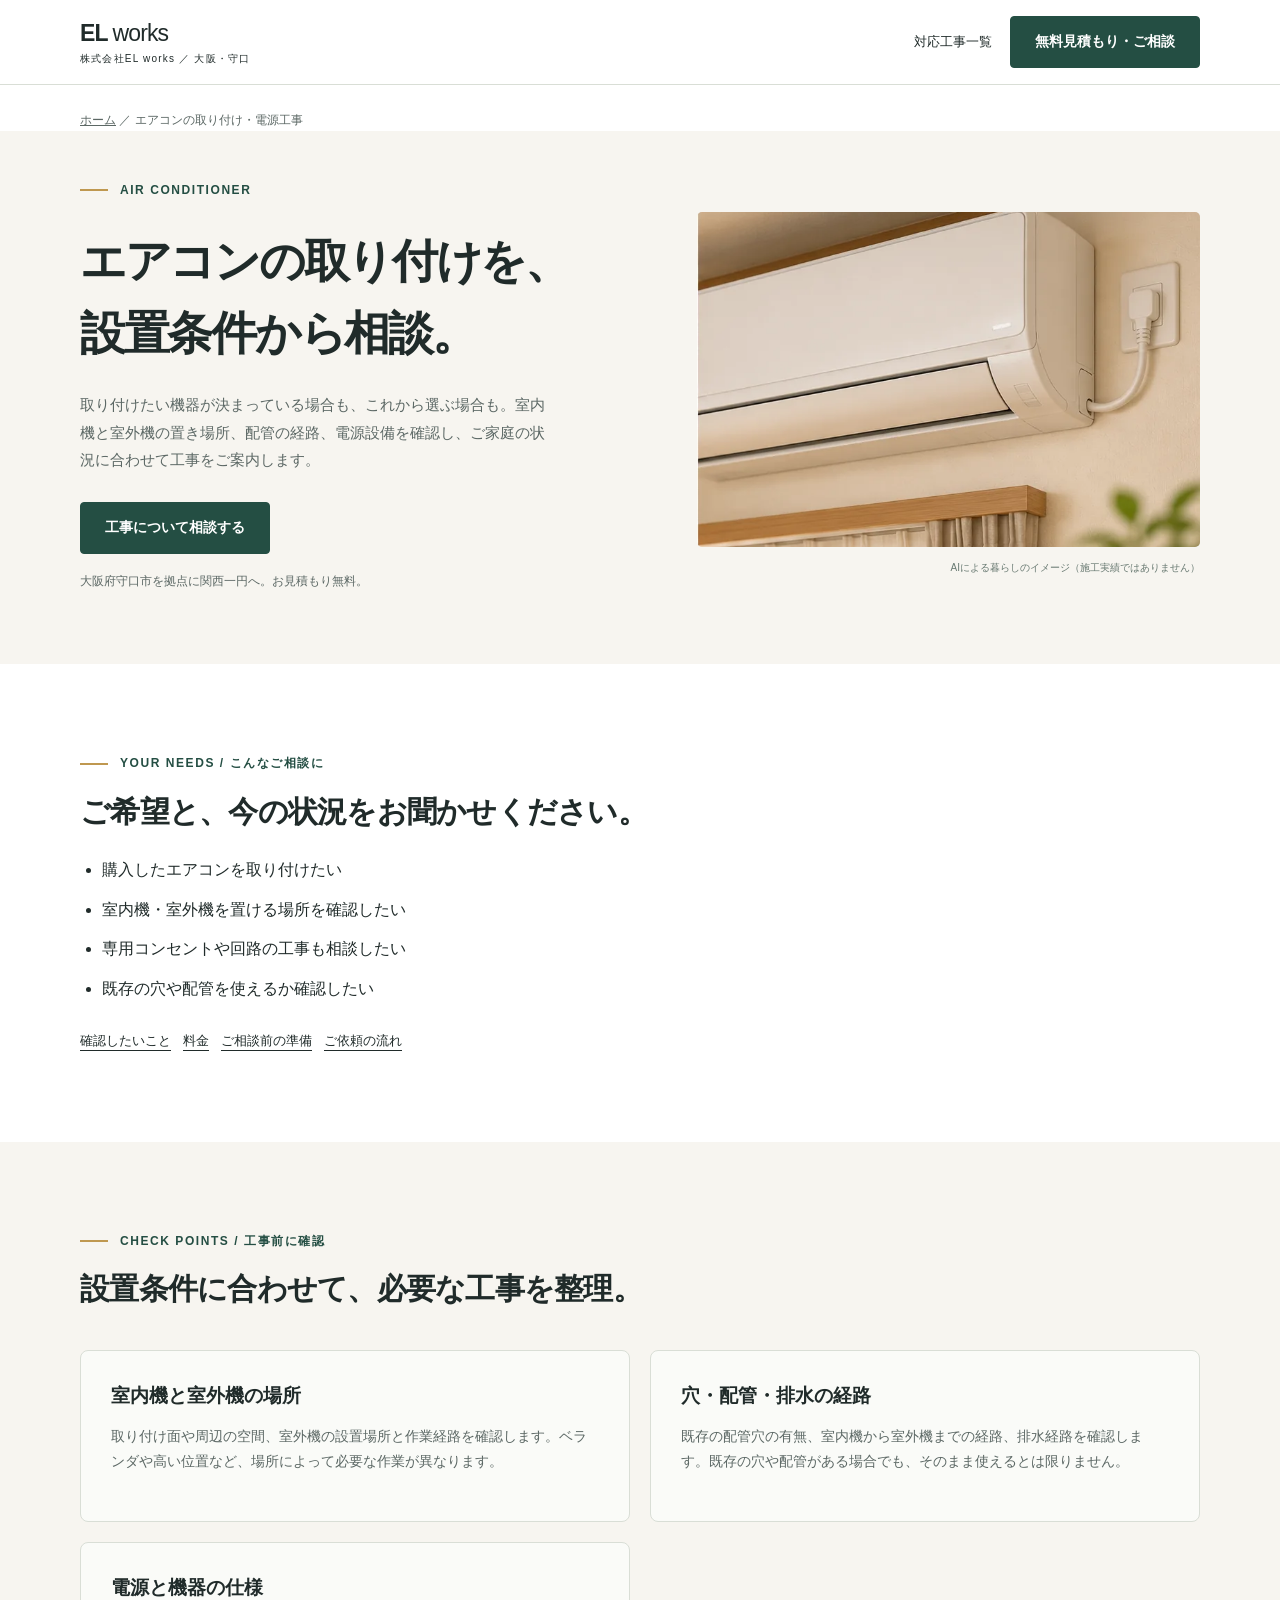
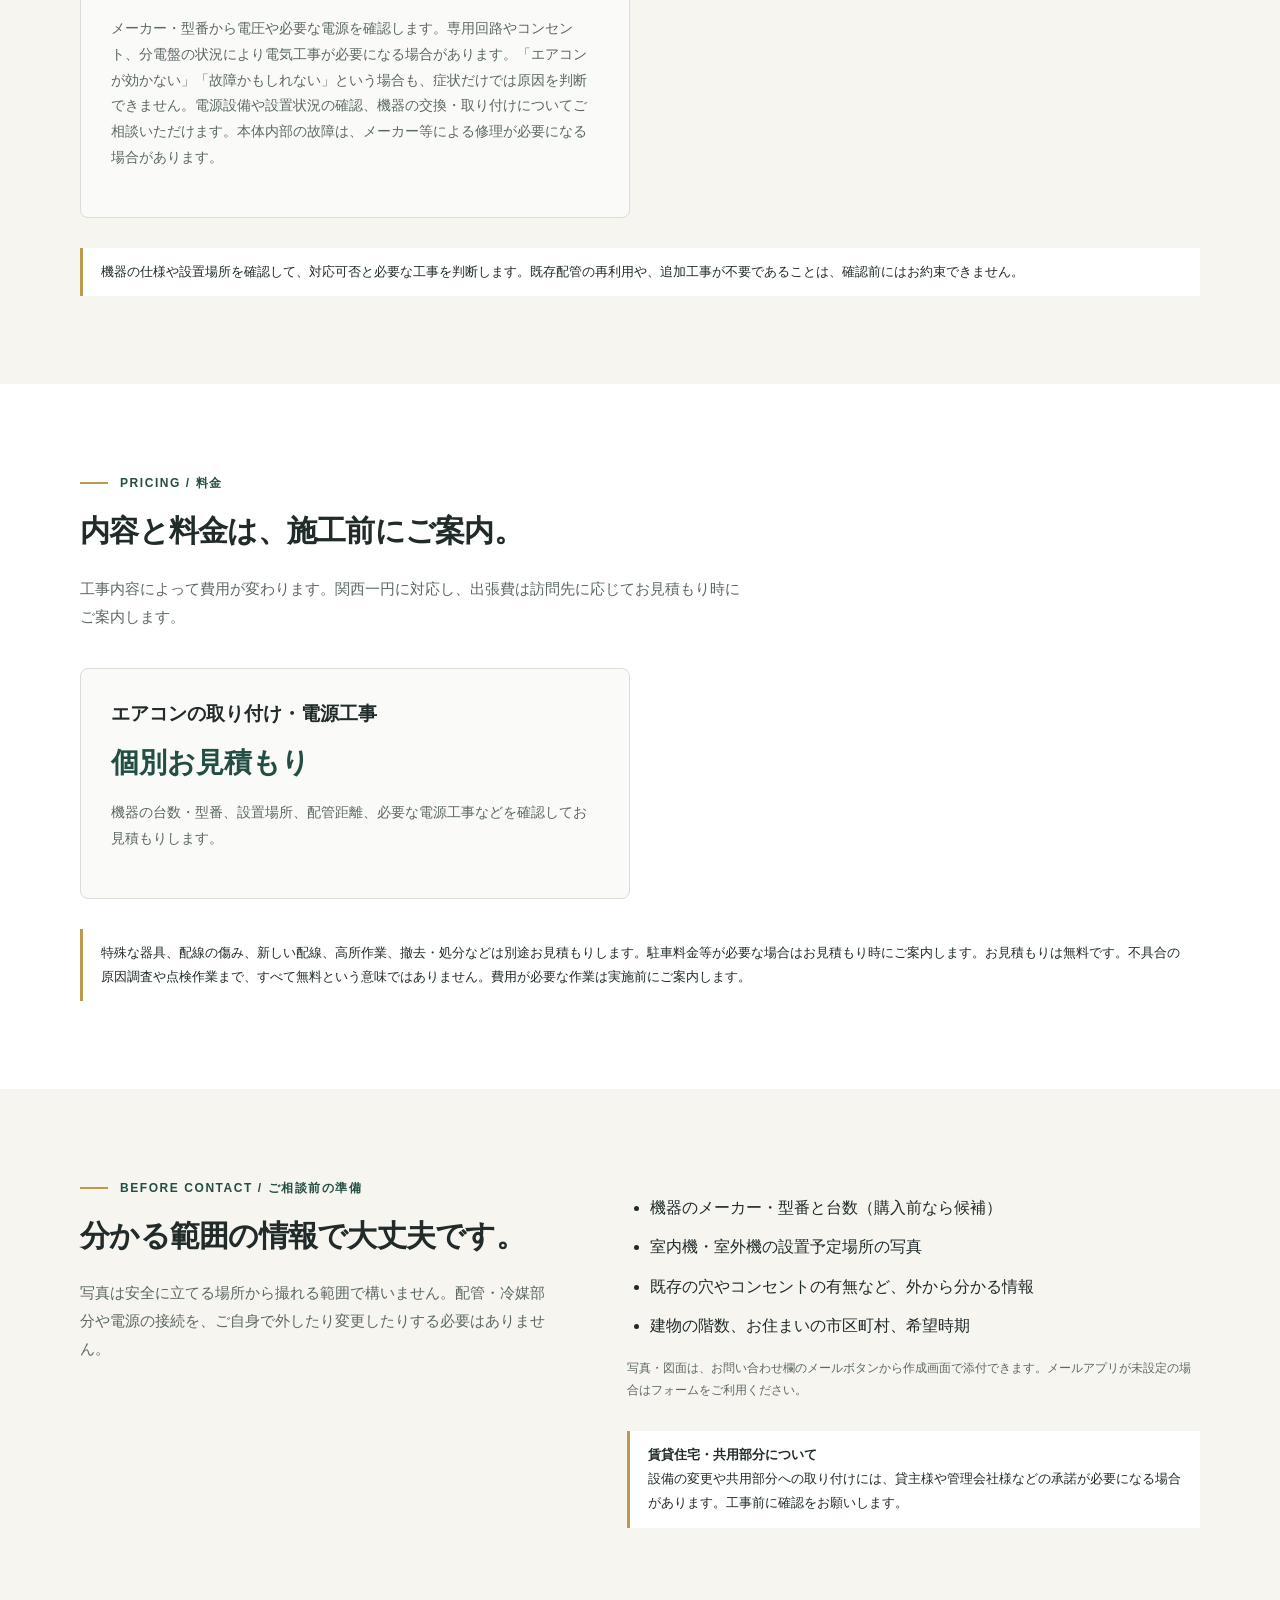
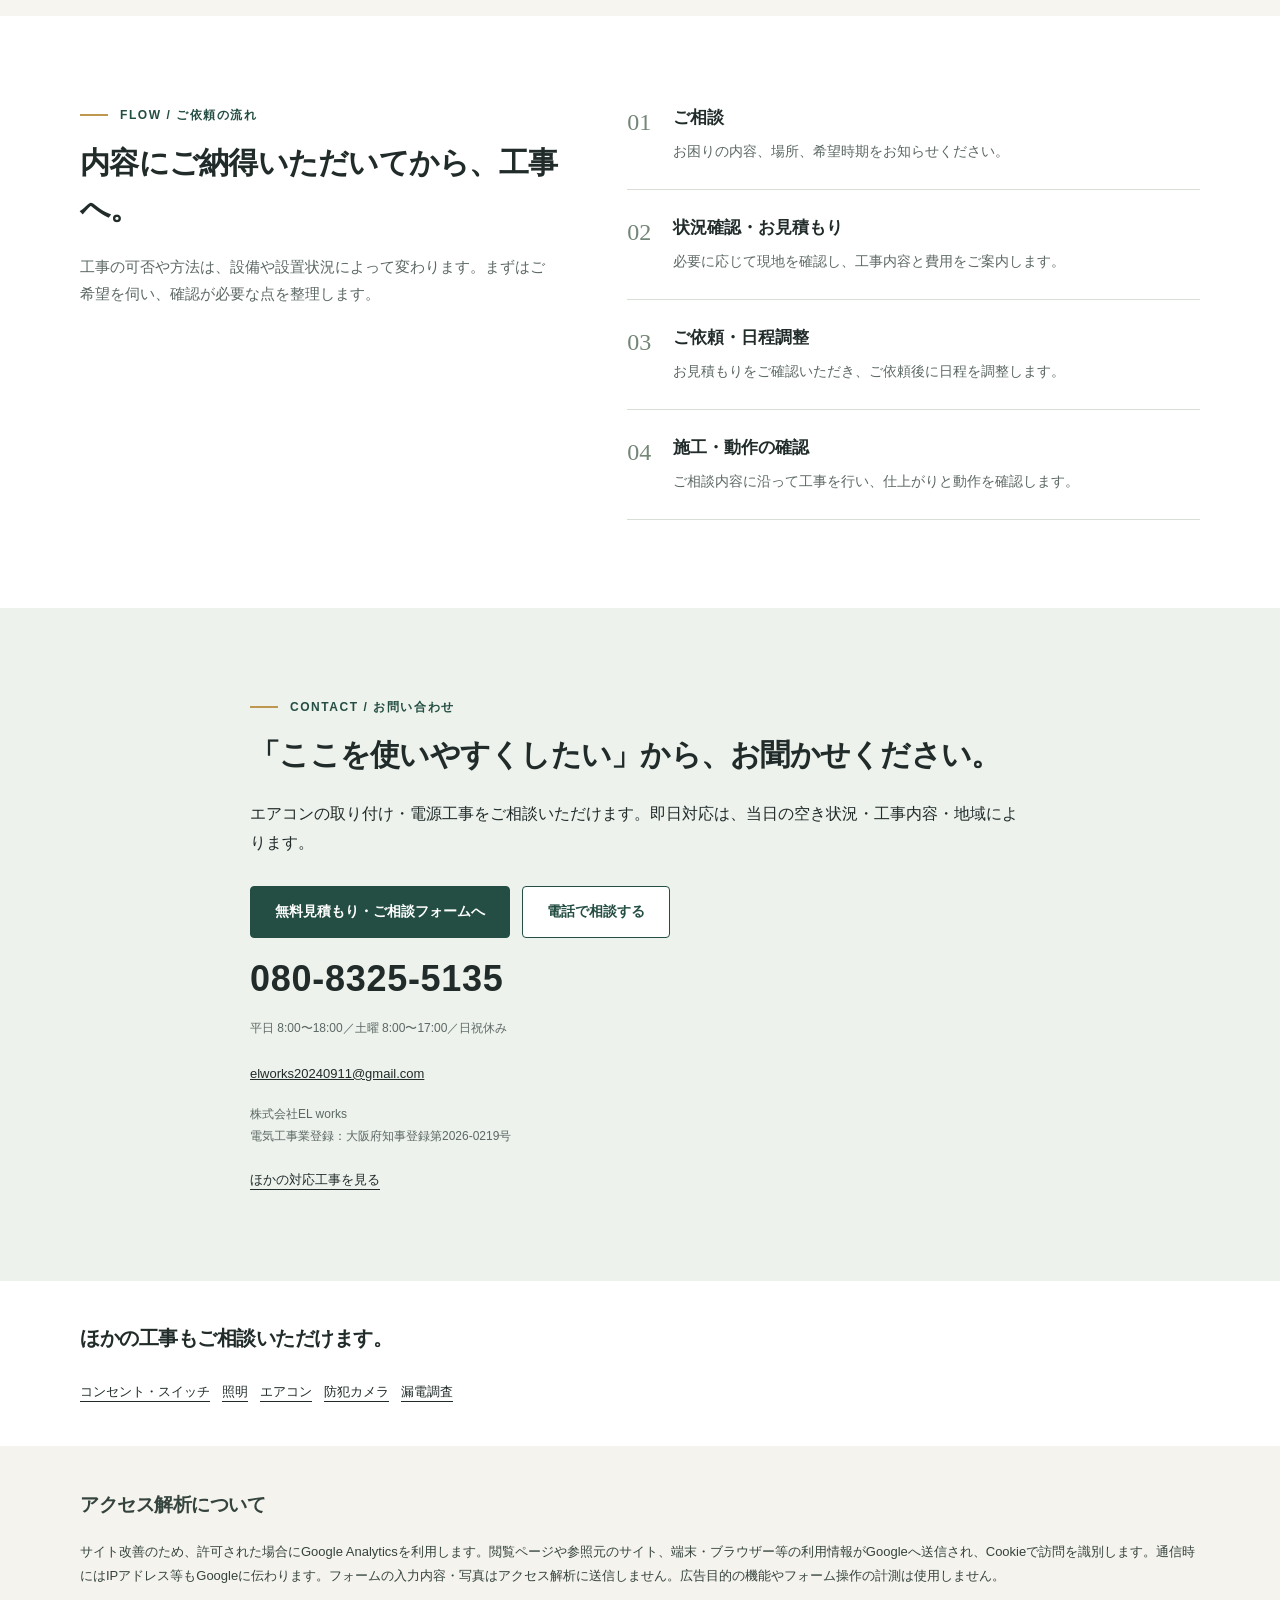
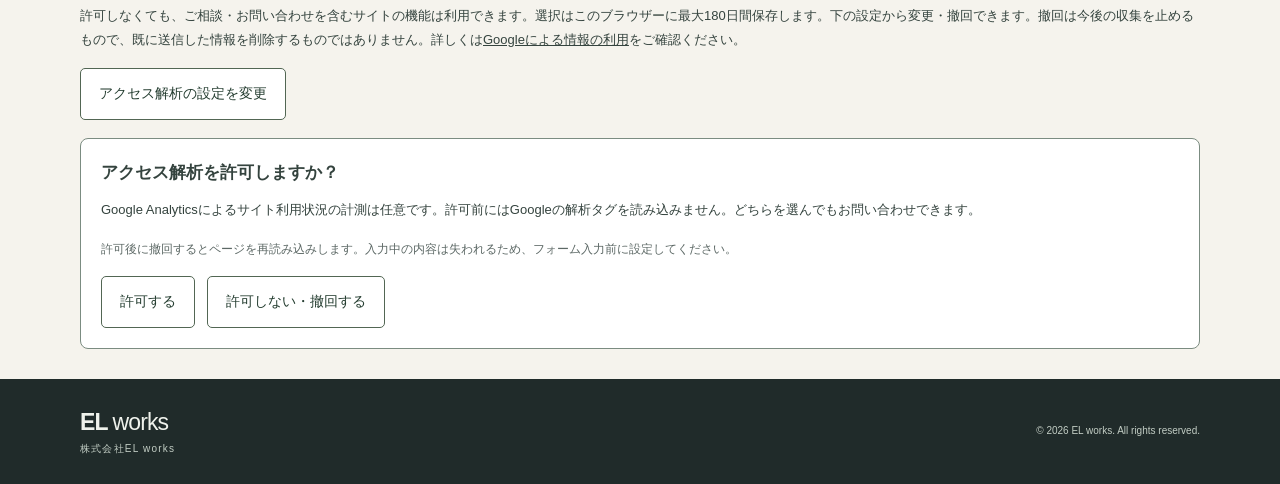
==== services/air-conditioner/index.html @ e8e8b461 "Clarify household symptom-based electrical service enquiries" ====
<!doctype html><html lang="ja"><head><meta charset="UTF-8"><meta name="viewport" content="width=device-width,initial-scale=1"><meta name="theme-color" content="#f7f5f0">
<title>エアコン取り付け・専用電源工事｜大阪・守口のEL works</title>
<meta name="description" content="ご家庭のエアコン取り付け、専用回路・電源のご相談。室内機・室外機の場所、配管経路、機器の型番を確認して個別にお見積もりします。">
<meta name="robots" content="index,follow"><link rel="canonical" href="https://elworks20240911-design.github.io/moriguchi-denki/services/air-conditioner/">
<meta property="og:type" content="website"><meta property="og:title" content="エアコンの取り付け・電源工事｜株式会社EL works"><meta property="og:description" content="ご家庭のエアコン取り付け、専用回路・電源のご相談。室内機・室外機の場所、配管経路、機器の型番を確認して個別にお見積もりします。"><meta property="og:url" content="https://elworks20240911-design.github.io/moriguchi-denki/services/air-conditioner/">
<meta name="google-site-verification" content="jDXCpLcrvpKCmT8QliZT_hhDqU6vRM1k01H9-Um8P-w" />
<meta name="google-site-verification" content="kfbMzVSPCMZW7QpnL0a0h1LobddIkyJ2NBtsniwMKbU" />
<style>:root{--ink:#202b2a;--muted:#5c6865;--paper:#f7f5f0;--green:#244e43;--line:#d9ded6;--gold:#bf9850}*{box-sizing:border-box}html{scroll-behavior:smooth;scroll-padding-top:90px}body{margin:0;color:var(--ink);background:white;font-family:"Noto Sans CJK JP","Noto Sans JP","Yu Gothic",sans-serif;line-height:1.85}a{color:inherit;text-decoration:none}button,input,textarea{font:inherit}button,a,input,textarea{touch-action:manipulation}a:focus-visible,button:focus-visible,input:focus-visible,textarea:focus-visible,summary:focus-visible{outline:3px solid #b1812b;outline-offset:4px}.wrap{width:min(1120px,calc(100% - 48px));margin:auto}.skip{position:fixed;top:-100px;z-index:100;background:white;padding:10px}.skip:focus{top:10px}header{position:sticky;top:0;background:rgba(255,255,255,.98);z-index:20;border-bottom:1px solid var(--line)}.header-row{height:84px;display:flex;align-items:center;justify-content:space-between;gap:24px}.brand{font-size:23px;font-weight:800;letter-spacing:-.04em;line-height:1.15}.brand small{display:block;font-size:10px;letter-spacing:.12em;font-weight:500;margin-top:7px}.brand span{font-weight:400}.nav-links{display:flex;align-items:center;gap:24px;font-size:13px;font-weight:700}.button{display:inline-flex;justify-content:center;align-items:center;gap:20px;min-height:52px;padding:12px 24px;border:1px solid var(--green);border-radius:4px;font-weight:700;font-size:14px;cursor:pointer;background:var(--green);color:white;transition:background .2s}.button:hover{background:#163a31}.button.secondary{background:white;color:var(--green)}.button.secondary:hover{background:#edf2ec}.menu-button{display:none}.hero{background:var(--paper);padding:76px 0 68px;overflow:hidden}.hero-grid{display:grid;grid-template-columns:1.13fr 1fr;gap:48px;align-items:center}.eyebrow{display:flex;gap:12px;align-items:center;font-size:12px;letter-spacing:.13em;font-weight:700;color:var(--green)}.eyebrow:before{content:"";display:block;width:28px;height:2px;background:var(--gold)}h1{font-size:clamp(32px,3.2vw,47px);line-height:1.55;letter-spacing:-.05em;margin:25px 0 22px}h1 span{white-space:nowrap}p{margin:0 0 16px}.lead{font-size:15px;color:var(--muted);max-width:470px}.actions{display:flex;flex-wrap:wrap;gap:12px;margin:28px 0 16px}.small{font-size:12px;color:var(--muted)}.pills{display:flex;gap:10px;flex-wrap:wrap;margin:24px 0 0}.pill{font-size:12px;padding:5px 12px;border:1px solid #ccd4ca;border-radius:30px;background:#fff}.house{position:relative;padding:24px 0}.house svg{display:block;width:100%;height:auto}.illustration-label{display:block;text-align:right;font-size:10px;letter-spacing:.12em;color:#687971}.trust{border-bottom:1px solid var(--line)}.trust-grid{display:grid;grid-template-columns:repeat(3,1fr);padding:25px 0}.trust-item{border-right:1px solid var(--line);padding:0 24px;font-size:13px;color:var(--muted)}.trust-item:first-child{padding-left:0}.trust-item:last-child{border:0}.trust-item strong{display:block;font-size:19px;color:var(--ink);margin-bottom:4px}.section{padding:88px 0}h2{font-size:30px;line-height:1.55;letter-spacing:-.025em;margin:14px 0 20px}h3{font-size:19px;line-height:1.6;margin:0 0 12px}.section-intro{max-width:660px;color:var(--muted);font-size:15px}.service-grid{display:grid;grid-template-columns:repeat(2,1fr);gap:20px;margin-top:38px}.service{padding:30px;background:#fafbf8;border:1px solid var(--line);border-radius:8px;position:relative}.number{font-family:Georgia,serif;font-size:26px;color:#8a9a8b;margin-bottom:20px;display:block}.service p{color:var(--muted);font-size:14px}.service .examples{border-top:1px solid var(--line);padding-top:15px;font-size:12px;margin:20px 0 0;color:var(--green)}.soft{background:var(--paper)}.split{display:grid;grid-template-columns:1fr 1.2fr;gap:70px}.steps{counter-reset:step}.step{display:flex;gap:22px;border-bottom:1px solid var(--line);padding:24px 0}.step:first-child{padding-top:0}.step:before{counter-increment:step;content:"0" counter(step);font:24px Georgia,serif;color:#738677;padding-top:5px}.step p{font-size:14px;color:var(--muted);margin:0}.step h3{font-size:17px;margin-bottom:8px}.note-box{border-left:3px solid var(--gold);padding:12px 18px;margin-top:30px;font-size:13px;background:#fff}.faq{margin-top:34px}details{border-top:1px solid var(--line);padding:0 4px}details:last-child{border-bottom:1px solid var(--line)}summary{cursor:pointer;list-style:none;padding:22px 36px 22px 0;font-weight:700;position:relative;font-size:16px}summary:after{content:"＋";position:absolute;right:0;color:var(--green)}details[open] summary:after{content:"−"}details p{max-width:850px;font-size:14px;color:var(--muted);padding-bottom:16px}summary::-webkit-details-marker{display:none}.company-list{margin:0}.company-list div{display:grid;grid-template-columns:130px 1fr;gap:12px;border-bottom:1px solid var(--line);padding:17px 0;font-size:14px}.company-list dt{color:var(--muted)}.company-list dd{margin:0}.contact{background:#edf2ec}.contact-grid{display:grid;grid-template-columns:1fr 1.1fr;gap:70px}.phone{display:block;font-size:clamp(26px,3vw,36px);font-weight:700;letter-spacing:.02em;line-height:1.4;margin:8px 0}.phone-label{font-size:12px;margin:30px 0 0}.email{font-size:13px;text-decoration:underline;overflow-wrap:anywhere}.contact-form{background:white;padding:32px;border:1px solid var(--line);border-radius:8px}.field{margin:20px 0}.field label{display:block;font-size:13px;font-weight:700;margin-bottom:7px}.required{font-size:10px;color:var(--green);border:1px solid #c6d5c7;border-radius:2px;padding:1px 5px;margin-left:8px}input,textarea{display:block;width:100%;min-width:0;border:1px solid #b9c5ba;background:#fcfdfa;border-radius:3px;padding:12px;font-size:14px;color:var(--ink)}textarea{min-height:140px;resize:vertical}input::placeholder,textarea::placeholder{color:#768076}.contact-form .button{width:100%}.form-note{font-size:11px;color:var(--muted);margin:16px 0 0;line-height:1.8}.form-note a{text-decoration:underline}.business{padding:42px 0}.business-row{display:flex;align-items:center;justify-content:space-between;gap:30px}.business h2{font-size:20px;margin:0 0 8px}.business p{font-size:13px;color:var(--muted);margin:0}.text-link{text-decoration:underline;text-underline-offset:5px;font-size:13px;white-space:nowrap}footer{background:var(--ink);color:#eff2ec;padding:30px 0}.footer-row{display:flex;justify-content:space-between;align-items:center;gap:20px}footer small{font-size:10px;color:#c2cdc4}.mobile-cta{display:none}@media(min-width:1001px){.nav-links[hidden]{display:flex}}@media(max-width:1000px){.nav-links{gap:15px}.hero-grid{gap:20px}.split,.contact-grid{gap:40px}h1{font-size:36px}.trust-item{padding:0 15px}}@media(max-width:1000px){.wrap{width:calc(100% - 36px)}.header-row{height:70px}.brand{font-size:21px}.menu-button{display:block;background:white;border:1px solid var(--line);border-radius:3px;padding:7px 12px;color:var(--ink);font-size:12px}.nav-links{position:absolute;top:70px;left:0;width:100%;background:white;padding:20px;display:flex;flex-direction:column;border-bottom:1px solid var(--line);box-shadow:0 12px 15px #10251b10}.nav-links[hidden]{display:none}.hero{padding:42px 0 35px}.hero-grid{grid-template-columns:1fr;gap:6px}h1{font-size:clamp(29px,7.7vw,45px);margin:20px 0;line-height:1.55}.lead{font-size:14px}.house{max-width:470px;width:100%;margin:auto;padding:16px 12px 0}.actions{margin:24px 0 12px;gap:8px}.actions .button{padding:12px 16px;font-size:13px;flex:1;white-space:nowrap}.pills{gap:7px;margin-top:20px}.pill{font-size:11px;padding:4px 10px}.trust-grid{padding:22px 0;grid-template-columns:1fr}.trust-item,.trust-item:first-child{padding:13px 0;border:0;border-bottom:1px solid var(--line);display:flex;gap:18px;align-items:center;font-size:11px}.trust-item strong{font-size:16px;min-width:124px;margin:0}.trust-item:last-child{padding-bottom:0}.trust-item:first-child{padding-top:0}.section{padding:56px 0}h2{font-size:25px}.section-intro{font-size:14px}.service-grid{grid-template-columns:1fr;gap:14px;margin-top:26px}.service{padding:24px}.number{margin-bottom:12px}.split,.contact-grid{grid-template-columns:1fr;gap:30px}.note-box{margin-top:20px}.step{gap:18px}.contact-form{padding:24px 20px}.company-list div{grid-template-columns:95px 1fr;font-size:13px;gap:8px}.business-row{display:block}.business .text-link{display:inline-block;margin-top:16px}.footer-row{display:block}footer small{display:block;margin-top:15px}footer{padding-bottom:95px}.mobile-cta{position:fixed;bottom:0;left:0;right:0;padding:10px 18px max(10px,env(safe-area-inset-bottom));background:#fffffff2;border-top:1px solid var(--line);display:flex;gap:8px;z-index:19}.mobile-cta .button{flex:1;padding:8px;font-size:12px;min-height:44px}summary{font-size:14px}.illustration-label{font-size:9px}}@media(prefers-reduced-motion:reduce){html{scroll-behavior:auto}*{transition:none!important}}

.house{margin:0;min-width:0}.hero-image{display:block;width:100%;height:450px;object-fit:cover;object-position:55% center;border-radius:100px 8px 8px 8px;box-shadow:0 20px 40px #23372612;animation:soft-arrival .7s ease-out both}.illustration-label{margin-top:12px;line-height:1.7;letter-spacing:0;font-size:10px}.hero-grid>div{min-width:0}@keyframes soft-arrival{from{opacity:0;transform:translateY(12px)}to{opacity:1;transform:translateY(0)}}@media(max-width:1000px){.house{margin:auto;padding:20px 0 0}.hero-image{height:280px;border-radius:60px 6px 6px 6px}.illustration-label{font-size:9px}}@media(prefers-reduced-motion:reduce){.hero-image{animation:none}}

@media(max-width:1000px){input,textarea{font-size:16px}}
.number{color:#526653}

.service-visual{margin:0 0 20px}.service-image-window{position:relative;aspect-ratio:3/2;overflow:hidden;border-radius:5px;background:#eee9df}.service-image{position:absolute;top:0;width:300%;max-width:none;height:100%;object-fit:cover;left:0}.service-image.security-camera,.service-image.switch-wiring{width:100%;left:0}.service-image.outlet{left:-100%}.service-image.ac-power{left:-200%}.service-visual figcaption{font-size:10px;line-height:1.7;color:#5c6865;margin-top:8px}
.price-value{font-size:28px!important;font-weight:700;color:var(--green)!important;line-height:1.5}.price-value span{display:inline-block;font-size:13px;font-weight:400;margin-left:8px}
.email-consult{margin-top:24px;min-width:0}.email-consult .button{max-width:100%;white-space:normal;text-align:center;overflow-wrap:anywhere}.email-consult .small{margin:12px 0 8px}
.detail-nav{display:flex;align-items:center;gap:18px;font-size:13px}.breadcrumb{padding-top:24px;font-size:12px;color:var(--muted)}.breadcrumb a{text-decoration:underline}.detail-hero{padding:48px 0 56px}.detail-hero h1{font-size:clamp(30px,4vw,46px)}.detail-image{display:block;width:100%;height:auto;border-radius:8px}.detail-list{padding-left:1.4em}.detail-list li{margin:10px 0}.detail-contact{max-width:780px}.detail-contact .actions{gap:12px}.detail-section-nav{display:flex;flex-wrap:wrap;gap:12px;margin-top:26px}.detail-section-nav a{font-size:13px;text-decoration:underline;text-underline-offset:5px}@media(max-width:600px){.detail-nav{gap:12px}.detail-nav .button{padding:9px 12px;font-size:12px}.detail-nav>a:first-child{display:none}.detail-hero{padding:28px 0 40px}.detail-contact .actions .button{white-space:normal}.header-row{gap:12px}}</style><script type="application/ld+json">{"@context": "https://schema.org", "@type": "BreadcrumbList", "itemListElement": [{"@type": "ListItem", "position": 1, "name": "ホーム", "item": "https://elworks20240911-design.github.io/moriguchi-denki/"}, {"@type": "ListItem", "position": 2, "name": "エアコンの取り付け・電源工事", "item": "https://elworks20240911-design.github.io/moriguchi-denki/services/air-conditioner/"}]}</script><link rel="stylesheet" href="../../assets/analytics-consent.css">
<meta name="referrer" content="no-referrer">
</head><body>
<a class="skip" href="#main">本文へスキップ</a><header><div class="wrap header-row"><a class="brand" href="../../">EL <span>works</span><small>株式会社EL works ／ 大阪・守口</small></a><nav class="detail-nav" aria-label="メインナビゲーション"><a href="../../#services">対応工事一覧</a><a class="button" href="../../#contact">無料見積もり・ご相談</a></nav></div></header>
<main id="main"><nav class="wrap breadcrumb" aria-label="パンくず"><a href="../../">ホーム</a> ／ <span aria-current="page">エアコンの取り付け・電源工事</span></nav><section class="detail-hero soft"><div class="wrap hero-grid"><div><div class="eyebrow">AIR CONDITIONER</div><h1>エアコンの取り付けを、<br>設置条件から相談。</h1><p class="lead">取り付けたい機器が決まっている場合も、これから選ぶ場合も。室内機と室外機の置き場所、配管の経路、電源設備を確認し、ご家庭の状況に合わせて工事をご案内します。</p><div class="actions"><a class="button" href="../../#contact">工事について相談する</a></div><p class="small">大阪府守口市を拠点に関西一円へ。お見積もり無料。</p></div><figure class="house"><div class="service-image-window"><img class="service-image ac-power" src="../../assets/services.webp" width="2172" height="724" alt="エアコンと電源コンセントのイメージ" fetchpriority="high"></div><figcaption class="illustration-label">AIによる暮らしのイメージ（施工実績ではありません）</figcaption></figure></div></section><section class="section"><div class="wrap"><div class="eyebrow">YOUR NEEDS / こんなご相談に</div><h2>ご希望と、今の状況をお聞かせください。</h2><ul class="detail-list"><li>購入したエアコンを取り付けたい</li><li>室内機・室外機を置ける場所を確認したい</li><li>専用コンセントや回路の工事も相談したい</li><li>既存の穴や配管を使えるか確認したい</li></ul><nav class="detail-section-nav" aria-label="ページ内案内"><a href="#points">確認したいこと</a><a href="#price">料金</a><a href="#prepare">ご相談前の準備</a><a href="#flow">ご依頼の流れ</a></nav></div></section><section id="points" class="section soft"><div class="wrap"><div class="eyebrow">CHECK POINTS / 工事前に確認</div><h2>設置条件に合わせて、必要な工事を整理。</h2><div class="service-grid"><article class="service"><h3>室内機と室外機の場所</h3><p>取り付け面や周辺の空間、室外機の設置場所と作業経路を確認します。ベランダや高い位置など、場所によって必要な作業が異なります。</p></article><article class="service"><h3>穴・配管・排水の経路</h3><p>既存の配管穴の有無、室内機から室外機までの経路、排水経路を確認します。既存の穴や配管がある場合でも、そのまま使えるとは限りません。</p></article><article class="service"><h3>電源と機器の仕様</h3><p>メーカー・型番から電圧や必要な電源を確認します。専用回路やコンセント、分電盤の状況により電気工事が必要になる場合があります。「エアコンが効かない」「故障かもしれない」という場合も、症状だけでは原因を判断できません。電源設備や設置状況の確認、機器の交換・取り付けについてご相談いただけます。本体内部の故障は、メーカー等による修理が必要になる場合があります。</p></article></div><div class="note-box">機器の仕様や設置場所を確認して、対応可否と必要な工事を判断します。既存配管の再利用や、追加工事が不要であることは、確認前にはお約束できません。</div></div></section><section id="price" class="section"><div class="wrap"><div class="eyebrow">PRICING / 料金</div><h2>内容と料金は、施工前にご案内。</h2><p class="section-intro">工事内容によって費用が変わります。関西一円に対応し、出張費は訪問先に応じてお見積もり時にご案内します。</p><div class="service-grid"><article class="service"><h3>エアコンの取り付け・電源工事</h3><p class="price-value">個別お見積もり</p><p>機器の台数・型番、設置場所、配管距離、必要な電源工事などを確認してお見積もりします。</p></article></div><div class="note-box">特殊な器具、配線の傷み、新しい配線、高所作業、撤去・処分などは別途お見積もりします。駐車料金等が必要な場合はお見積もり時にご案内します。お見積もりは無料です。不具合の原因調査や点検作業まで、すべて無料という意味ではありません。費用が必要な作業は実施前にご案内します。</div></div></section><section id="prepare" class="section soft"><div class="wrap split"><div><div class="eyebrow">BEFORE CONTACT / ご相談前の準備</div><h2>分かる範囲の情報で大丈夫です。</h2><p class="section-intro">写真は安全に立てる場所から撮れる範囲で構いません。配管・冷媒部分や電源の接続を、ご自身で外したり変更したりする必要はありません。</p></div><div><ul class="detail-list"><li>機器のメーカー・型番と台数（購入前なら候補）</li><li>室内機・室外機の設置予定場所の写真</li><li>既存の穴やコンセントの有無など、外から分かる情報</li><li>建物の階数、お住まいの市区町村、希望時期</li></ul><p class="small">写真・図面は、お問い合わせ欄のメールボタンから作成画面で添付できます。メールアプリが未設定の場合はフォームをご利用ください。</p><div class="note-box"><strong>賃貸住宅・共用部分について</strong><br>設備の変更や共用部分への取り付けには、貸主様や管理会社様などの承諾が必要になる場合があります。工事前に確認をお願いします。</div></div></div></section><section id="flow" class="section"><div class="wrap split"><div><div class="eyebrow">FLOW / ご依頼の流れ</div><h2>内容にご納得いただいてから、工事へ。</h2><p class="section-intro">工事の可否や方法は、設備や設置状況によって変わります。まずはご希望を伺い、確認が必要な点を整理します。</p></div><div class="steps"><div class="step"><div><h3>ご相談</h3><p>お困りの内容、場所、希望時期をお知らせください。</p></div></div><div class="step"><div><h3>状況確認・お見積もり</h3><p>必要に応じて現地を確認し、工事内容と費用をご案内します。</p></div></div><div class="step"><div><h3>ご依頼・日程調整</h3><p>お見積もりをご確認いただき、ご依頼後に日程を調整します。</p></div></div><div class="step"><div><h3>施工・動作の確認</h3><p>ご相談内容に沿って工事を行い、仕上がりと動作を確認します。</p></div></div></div></div></section>
<section class="section contact"><div class="wrap detail-contact"><div class="eyebrow">CONTACT / お問い合わせ</div><h2>「ここを使いやすくしたい」から、お聞かせください。</h2><p>エアコンの取り付け・電源工事をご相談いただけます。即日対応は、当日の空き状況・工事内容・地域によります。</p><div class="actions"><a class="button" href="../../#contact">無料見積もり・ご相談フォームへ</a><a class="button secondary" href="tel:08083255135">電話で相談する</a></div><p><a class="phone" href="tel:08083255135">080-8325-5135</a><span class="small">平日 8:00〜18:00／土曜 8:00〜17:00／日祝休み</span></p><p><a class="email" href="mailto:elworks20240911@gmail.com">elworks20240911@gmail.com</a></p><p class="small">株式会社EL works<br>電気工事業登録：大阪府知事登録第2026-0219号</p><a class="text-link" href="../../#services">ほかの対応工事を見る</a></div></section><section class="business"><div class="wrap"><h2>ほかの工事もご相談いただけます。</h2><nav class="detail-section-nav" aria-label="工事別の詳細ページ"><a href="../outlet-switch/">コンセント・スイッチ</a><a href="../lighting/">照明</a><a href="../air-conditioner/">エアコン</a><a href="../security-camera/">防犯カメラ</a><a href="../leakage-inspection/">漏電調査</a></nav></div></section></main>
<section class="analytics-privacy" aria-labelledby="analytics-policy-title"><div class="wrap"><h2 id="analytics-policy-title">アクセス解析について</h2><p>サイト改善のため、許可された場合にGoogle Analyticsを利用します。閲覧ページや参照元のサイト、端末・ブラウザー等の利用情報がGoogleへ送信され、Cookieで訪問を識別します。通信時にはIPアドレス等もGoogleに伝わります。フォームの入力内容・写真はアクセス解析に送信しません。広告目的の機能やフォーム操作の計測は使用しません。</p><p>許可しなくても、ご相談・お問い合わせを含むサイトの機能は利用できます。選択はこのブラウザーに最大180日間保存します。下の設定から変更・撤回できます。撤回は今後の収集を止めるもので、既に送信した情報を削除するものではありません。詳しくは<a href="https://policies.google.com/technologies/partner-sites?hl=ja">Googleによる情報の利用</a>をご確認ください。</p><button type="button" class="analytics-choice" id="analytics-settings">アクセス解析の設定を変更</button><span id="analytics-status" role="status"></span><noscript><p>JavaScriptが無効のためアクセス解析は動作しません。</p></noscript><div id="analytics-panel" class="analytics-panel" aria-labelledby="analytics-choice-title" hidden><h3 id="analytics-choice-title">アクセス解析を許可しますか？</h3><p>Google Analyticsによるサイト利用状況の計測は任意です。許可前にはGoogleの解析タグを読み込みません。どちらを選んでもお問い合わせできます。</p><p class="small">許可後に撤回するとページを再読み込みします。入力中の内容は失われるため、フォーム入力前に設定してください。</p><div class="analytics-actions"><button type="button" class="analytics-choice" id="analytics-accept">許可する</button><button type="button" class="analytics-choice" id="analytics-decline">許可しない・撤回する</button></div></div></div></section>
<footer><div class="wrap footer-row"><a class="brand" href="../../">EL <span>works</span><small>株式会社EL works</small></a><small>© 2026 EL works. All rights reserved.</small></div></footer><div class="mobile-cta"><a class="button secondary" href="tel:08083255135">電話で相談</a><a class="button" href="../../#contact">無料見積もり・ご相談</a></div><script src="../../assets/analytics-consent.js" defer></script>
</body></html>
---- assets/analytics-consent.css ----
.analytics-privacy{padding:30px 0;background:#f5f3ed;color:#34433e;font-size:13px;line-height:1.85}.analytics-privacy h2{font-size:19px}.analytics-privacy a{text-decoration:underline}.analytics-panel{margin-top:18px;padding:20px;border:1px solid #7b8c81;border-radius:8px;background:white}.analytics-panel[hidden]{display:none}.analytics-panel h3{font-size:17px}.analytics-actions{display:flex;flex-wrap:wrap;gap:12px}.analytics-choice{font:inherit;font-size:14px;padding:12px 18px;color:#243d30;background:#fff;border:1px solid #526653;border-radius:5px;cursor:pointer;white-space:normal;max-width:100%}.analytics-choice:focus-visible{outline:3px solid #ae8538;outline-offset:3px}#analytics-status{display:block;margin-top:8px}@media(max-width:600px){.analytics-panel{padding:15px}.analytics-actions>*{flex:1 1 130px}}
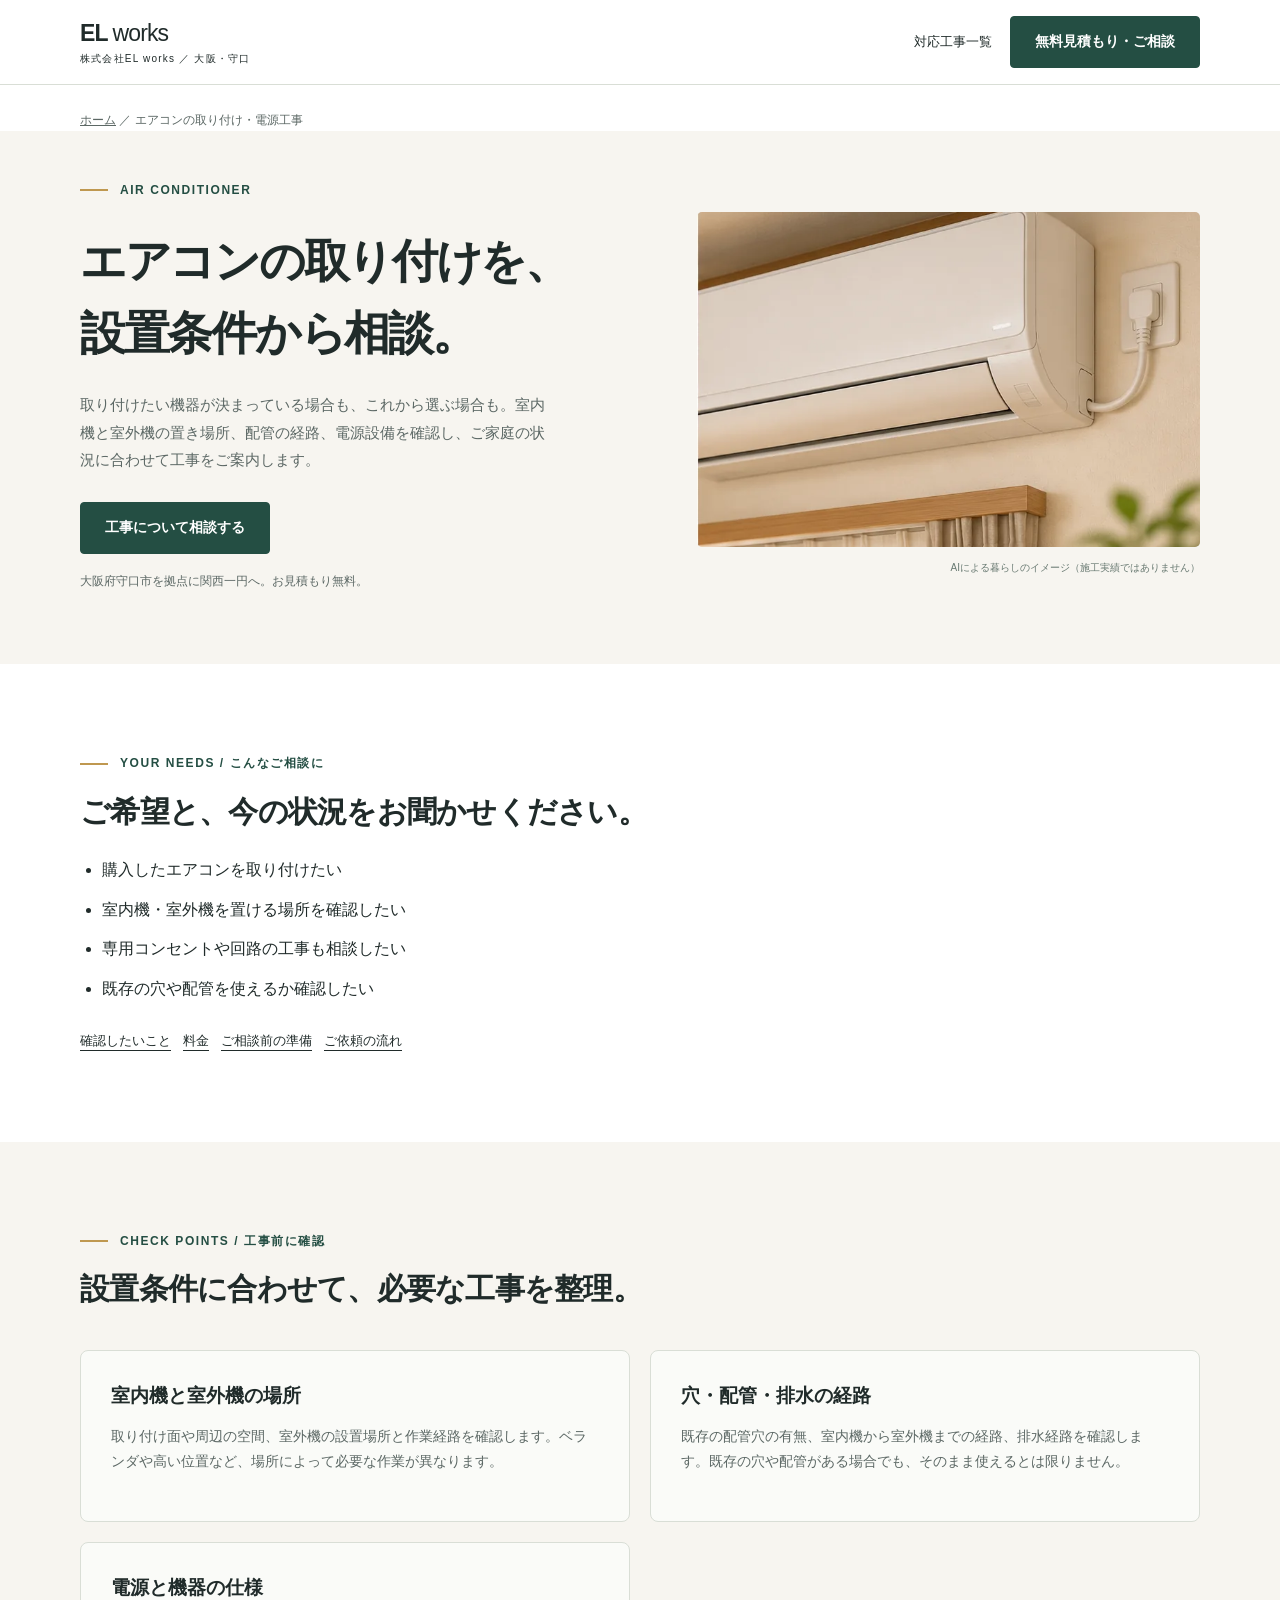
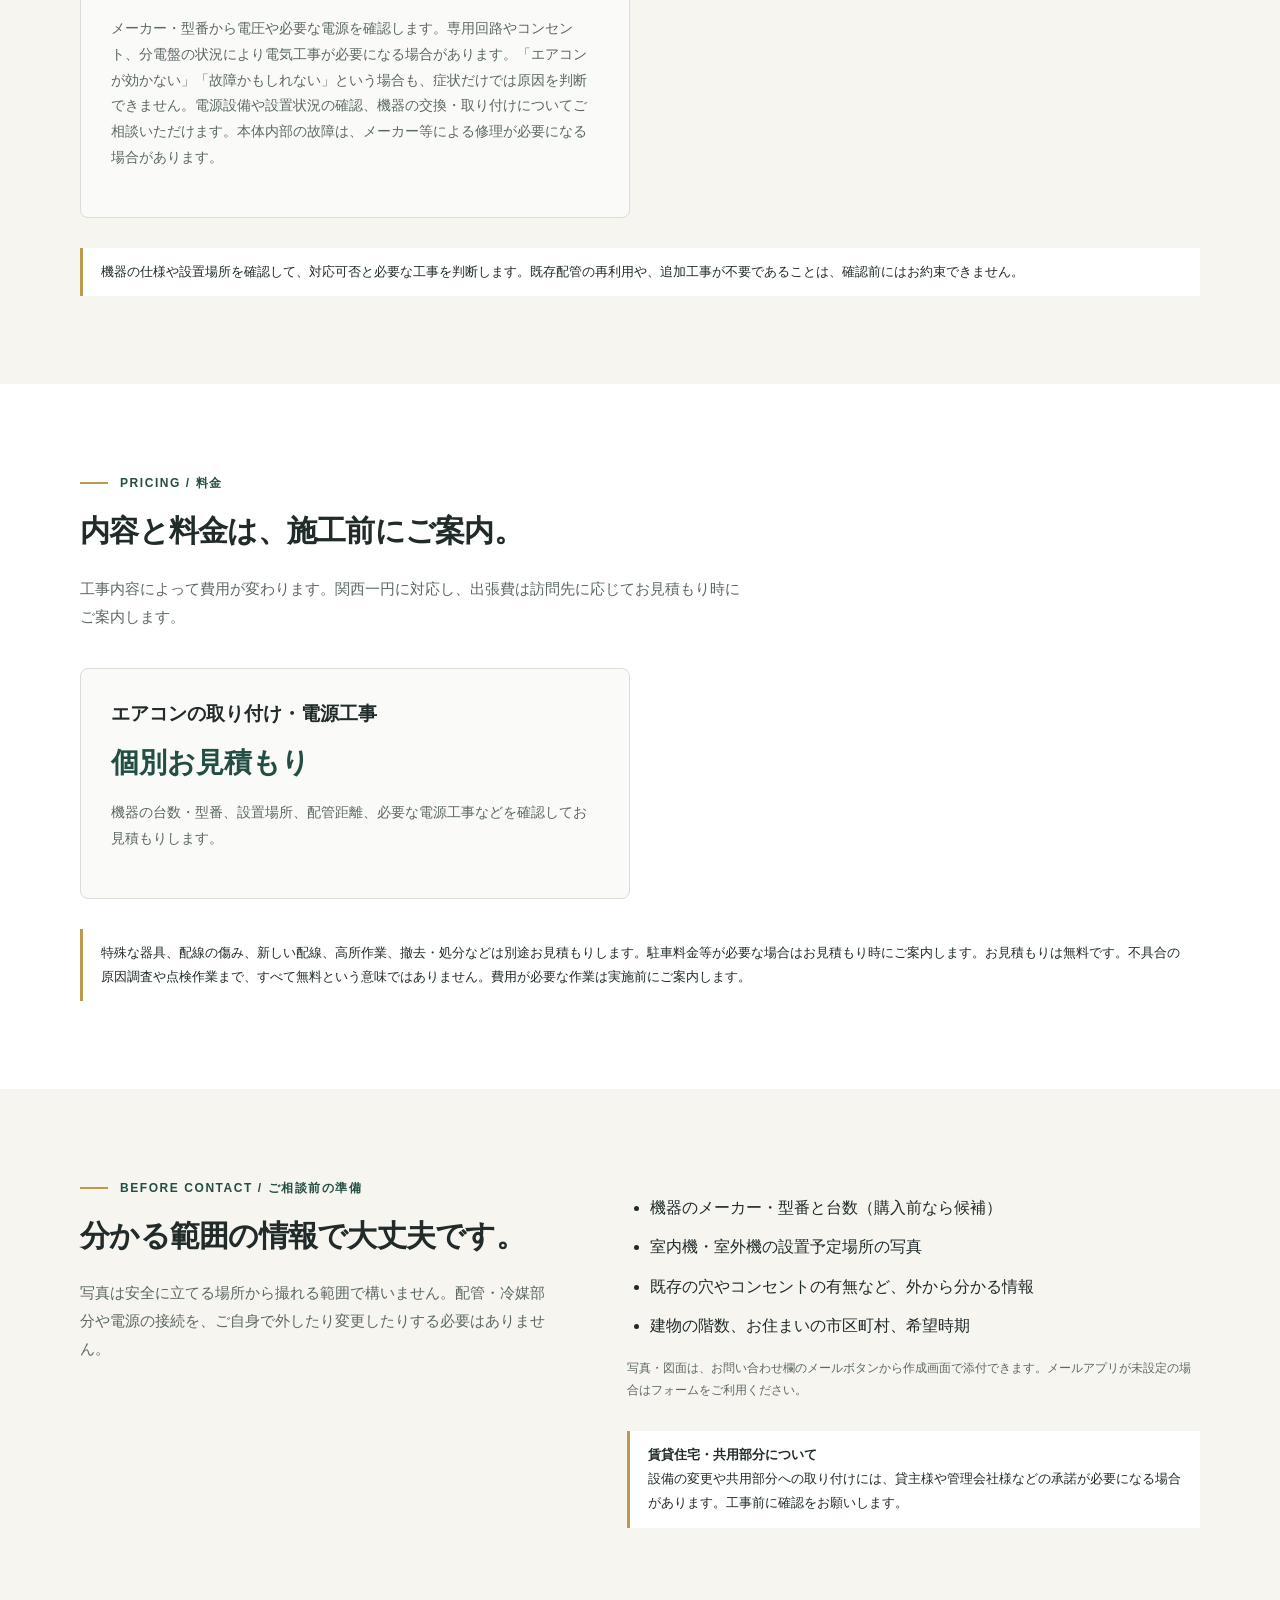
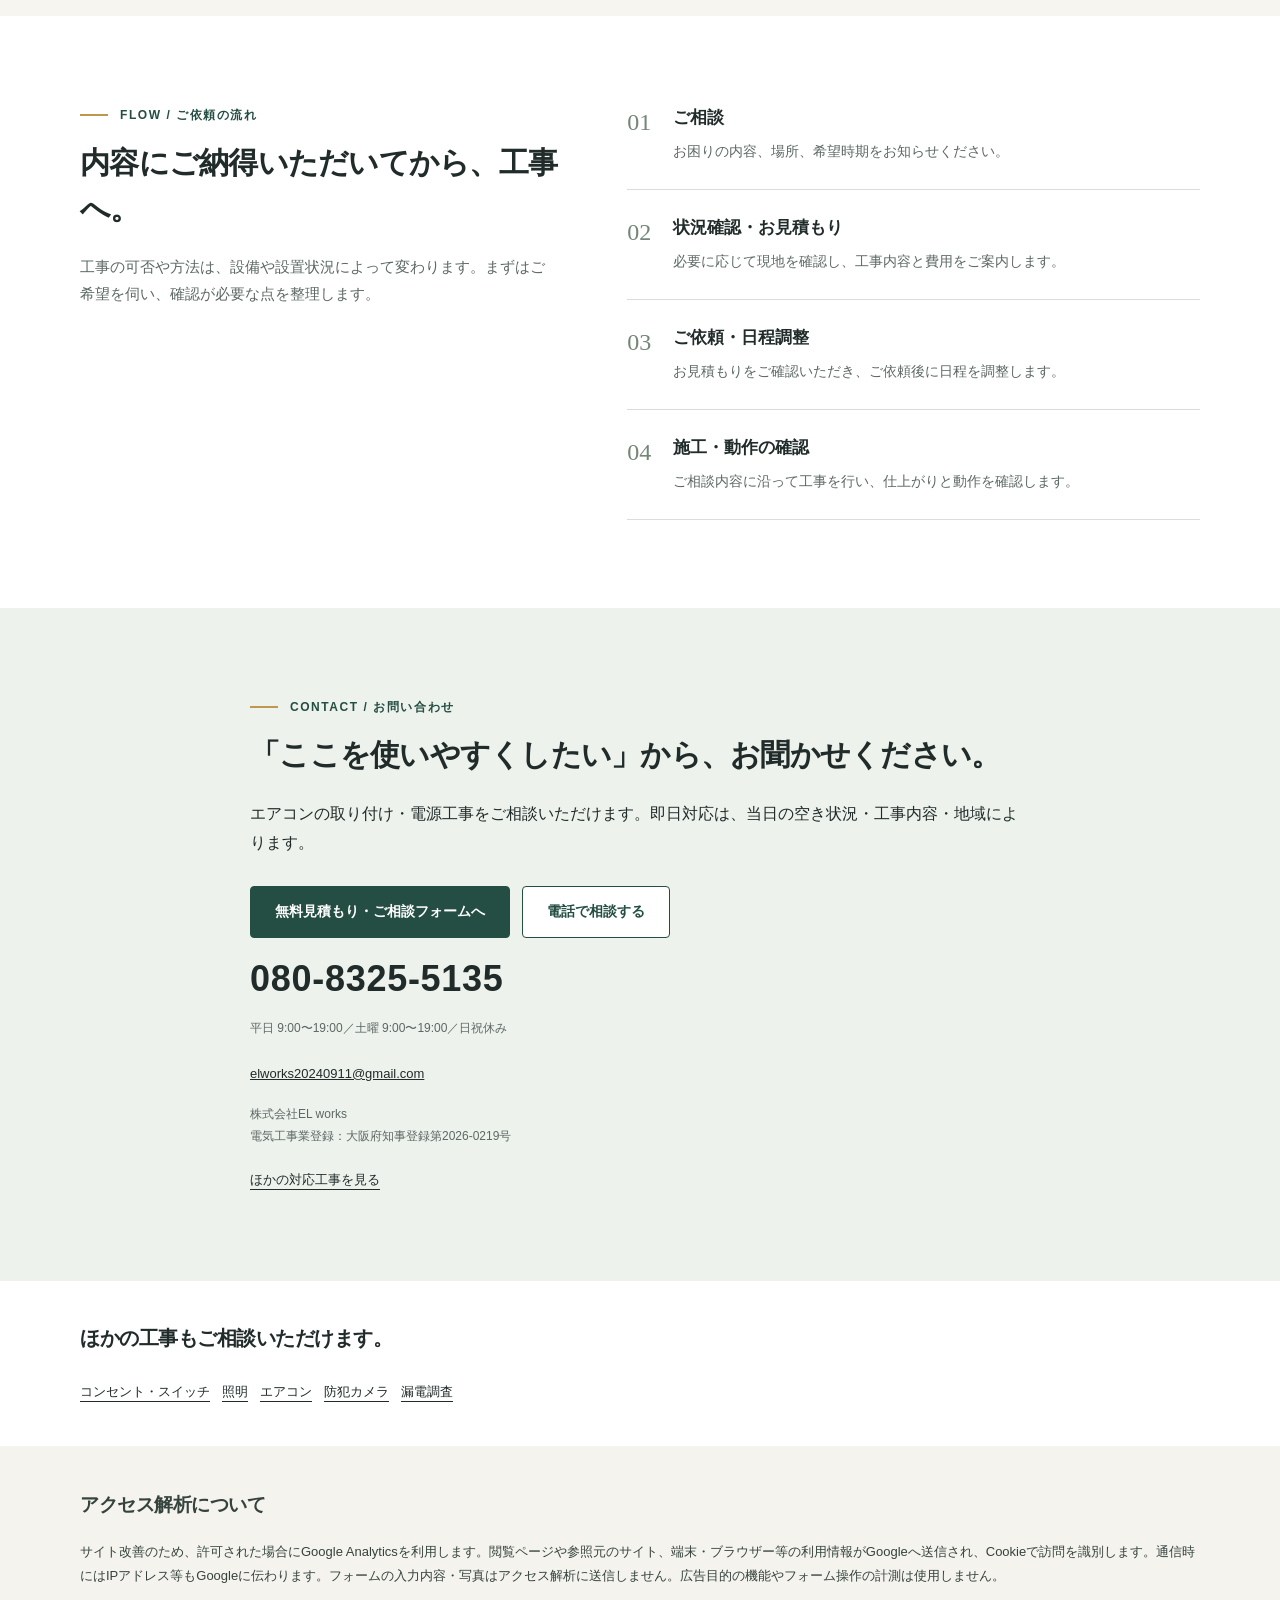
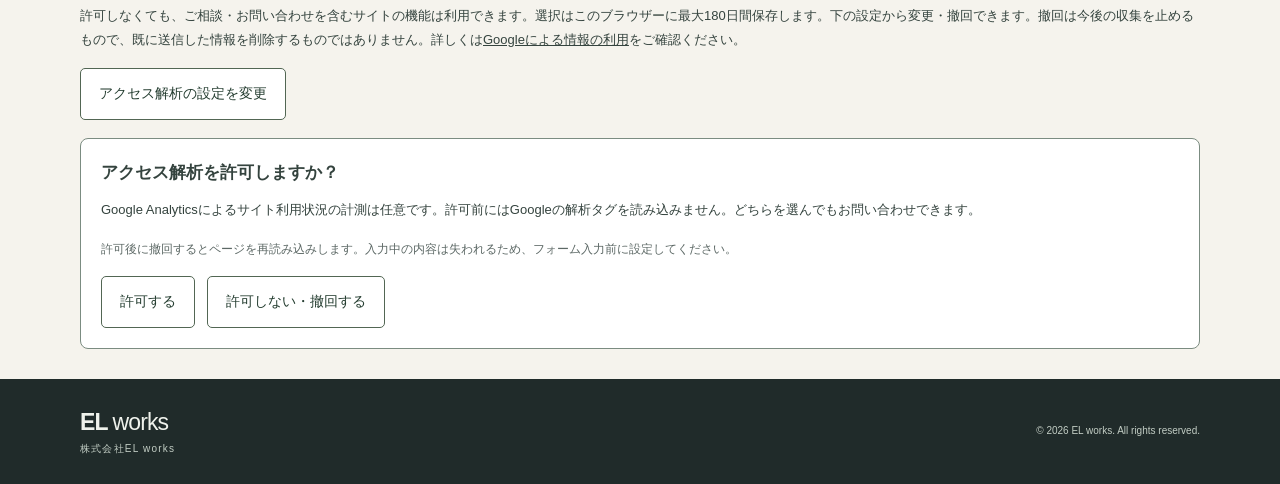
==== commit 9ad890f5: "Add illustrative leakage inspection image and update reception hours to 09–19" ====
--- a/services/air-conditioner/index.html
+++ b/services/air-conditioner/index.html
@@ -20,7 +20,7 @@
 </head><body>
 <a class="skip" href="#main">本文へスキップ</a><header><div class="wrap header-row"><a class="brand" href="../../">EL <span>works</span><small>株式会社EL works ／ 大阪・守口</small></a><nav class="detail-nav" aria-label="メインナビゲーション"><a href="../../#services">対応工事一覧</a><a class="button" href="../../#contact">無料見積もり・ご相談</a></nav></div></header>
 <main id="main"><nav class="wrap breadcrumb" aria-label="パンくず"><a href="../../">ホーム</a> ／ <span aria-current="page">エアコンの取り付け・電源工事</span></nav><section class="detail-hero soft"><div class="wrap hero-grid"><div><div class="eyebrow">AIR CONDITIONER</div><h1>エアコンの取り付けを、<br>設置条件から相談。</h1><p class="lead">取り付けたい機器が決まっている場合も、これから選ぶ場合も。室内機と室外機の置き場所、配管の経路、電源設備を確認し、ご家庭の状況に合わせて工事をご案内します。</p><div class="actions"><a class="button" href="../../#contact">工事について相談する</a></div><p class="small">大阪府守口市を拠点に関西一円へ。お見積もり無料。</p></div><figure class="house"><div class="service-image-window"><img class="service-image ac-power" src="../../assets/services.webp" width="2172" height="724" alt="エアコンと電源コンセントのイメージ" fetchpriority="high"></div><figcaption class="illustration-label">AIによる暮らしのイメージ（施工実績ではありません）</figcaption></figure></div></section><section class="section"><div class="wrap"><div class="eyebrow">YOUR NEEDS / こんなご相談に</div><h2>ご希望と、今の状況をお聞かせください。</h2><ul class="detail-list"><li>購入したエアコンを取り付けたい</li><li>室内機・室外機を置ける場所を確認したい</li><li>専用コンセントや回路の工事も相談したい</li><li>既存の穴や配管を使えるか確認したい</li></ul><nav class="detail-section-nav" aria-label="ページ内案内"><a href="#points">確認したいこと</a><a href="#price">料金</a><a href="#prepare">ご相談前の準備</a><a href="#flow">ご依頼の流れ</a></nav></div></section><section id="points" class="section soft"><div class="wrap"><div class="eyebrow">CHECK POINTS / 工事前に確認</div><h2>設置条件に合わせて、必要な工事を整理。</h2><div class="service-grid"><article class="service"><h3>室内機と室外機の場所</h3><p>取り付け面や周辺の空間、室外機の設置場所と作業経路を確認します。ベランダや高い位置など、場所によって必要な作業が異なります。</p></article><article class="service"><h3>穴・配管・排水の経路</h3><p>既存の配管穴の有無、室内機から室外機までの経路、排水経路を確認します。既存の穴や配管がある場合でも、そのまま使えるとは限りません。</p></article><article class="service"><h3>電源と機器の仕様</h3><p>メーカー・型番から電圧や必要な電源を確認します。専用回路やコンセント、分電盤の状況により電気工事が必要になる場合があります。「エアコンが効かない」「故障かもしれない」という場合も、症状だけでは原因を判断できません。電源設備や設置状況の確認、機器の交換・取り付けについてご相談いただけます。本体内部の故障は、メーカー等による修理が必要になる場合があります。</p></article></div><div class="note-box">機器の仕様や設置場所を確認して、対応可否と必要な工事を判断します。既存配管の再利用や、追加工事が不要であることは、確認前にはお約束できません。</div></div></section><section id="price" class="section"><div class="wrap"><div class="eyebrow">PRICING / 料金</div><h2>内容と料金は、施工前にご案内。</h2><p class="section-intro">工事内容によって費用が変わります。関西一円に対応し、出張費は訪問先に応じてお見積もり時にご案内します。</p><div class="service-grid"><article class="service"><h3>エアコンの取り付け・電源工事</h3><p class="price-value">個別お見積もり</p><p>機器の台数・型番、設置場所、配管距離、必要な電源工事などを確認してお見積もりします。</p></article></div><div class="note-box">特殊な器具、配線の傷み、新しい配線、高所作業、撤去・処分などは別途お見積もりします。駐車料金等が必要な場合はお見積もり時にご案内します。お見積もりは無料です。不具合の原因調査や点検作業まで、すべて無料という意味ではありません。費用が必要な作業は実施前にご案内します。</div></div></section><section id="prepare" class="section soft"><div class="wrap split"><div><div class="eyebrow">BEFORE CONTACT / ご相談前の準備</div><h2>分かる範囲の情報で大丈夫です。</h2><p class="section-intro">写真は安全に立てる場所から撮れる範囲で構いません。配管・冷媒部分や電源の接続を、ご自身で外したり変更したりする必要はありません。</p></div><div><ul class="detail-list"><li>機器のメーカー・型番と台数（購入前なら候補）</li><li>室内機・室外機の設置予定場所の写真</li><li>既存の穴やコンセントの有無など、外から分かる情報</li><li>建物の階数、お住まいの市区町村、希望時期</li></ul><p class="small">写真・図面は、お問い合わせ欄のメールボタンから作成画面で添付できます。メールアプリが未設定の場合はフォームをご利用ください。</p><div class="note-box"><strong>賃貸住宅・共用部分について</strong><br>設備の変更や共用部分への取り付けには、貸主様や管理会社様などの承諾が必要になる場合があります。工事前に確認をお願いします。</div></div></div></section><section id="flow" class="section"><div class="wrap split"><div><div class="eyebrow">FLOW / ご依頼の流れ</div><h2>内容にご納得いただいてから、工事へ。</h2><p class="section-intro">工事の可否や方法は、設備や設置状況によって変わります。まずはご希望を伺い、確認が必要な点を整理します。</p></div><div class="steps"><div class="step"><div><h3>ご相談</h3><p>お困りの内容、場所、希望時期をお知らせください。</p></div></div><div class="step"><div><h3>状況確認・お見積もり</h3><p>必要に応じて現地を確認し、工事内容と費用をご案内します。</p></div></div><div class="step"><div><h3>ご依頼・日程調整</h3><p>お見積もりをご確認いただき、ご依頼後に日程を調整します。</p></div></div><div class="step"><div><h3>施工・動作の確認</h3><p>ご相談内容に沿って工事を行い、仕上がりと動作を確認します。</p></div></div></div></div></section>
-<section class="section contact"><div class="wrap detail-contact"><div class="eyebrow">CONTACT / お問い合わせ</div><h2>「ここを使いやすくしたい」から、お聞かせください。</h2><p>エアコンの取り付け・電源工事をご相談いただけます。即日対応は、当日の空き状況・工事内容・地域によります。</p><div class="actions"><a class="button" href="../../#contact">無料見積もり・ご相談フォームへ</a><a class="button secondary" href="tel:08083255135">電話で相談する</a></div><p><a class="phone" href="tel:08083255135">080-8325-5135</a><span class="small">平日 8:00〜18:00／土曜 8:00〜17:00／日祝休み</span></p><p><a class="email" href="mailto:elworks20240911@gmail.com">elworks20240911@gmail.com</a></p><p class="small">株式会社EL works<br>電気工事業登録：大阪府知事登録第2026-0219号</p><a class="text-link" href="../../#services">ほかの対応工事を見る</a></div></section><section class="business"><div class="wrap"><h2>ほかの工事もご相談いただけます。</h2><nav class="detail-section-nav" aria-label="工事別の詳細ページ"><a href="../outlet-switch/">コンセント・スイッチ</a><a href="../lighting/">照明</a><a href="../air-conditioner/">エアコン</a><a href="../security-camera/">防犯カメラ</a><a href="../leakage-inspection/">漏電調査</a></nav></div></section></main>
+<section class="section contact"><div class="wrap detail-contact"><div class="eyebrow">CONTACT / お問い合わせ</div><h2>「ここを使いやすくしたい」から、お聞かせください。</h2><p>エアコンの取り付け・電源工事をご相談いただけます。即日対応は、当日の空き状況・工事内容・地域によります。</p><div class="actions"><a class="button" href="../../#contact">無料見積もり・ご相談フォームへ</a><a class="button secondary" href="tel:08083255135">電話で相談する</a></div><p><a class="phone" href="tel:08083255135">080-8325-5135</a><span class="small">平日 9:00〜19:00／土曜 9:00〜19:00／日祝休み</span></p><p><a class="email" href="mailto:elworks20240911@gmail.com">elworks20240911@gmail.com</a></p><p class="small">株式会社EL works<br>電気工事業登録：大阪府知事登録第2026-0219号</p><a class="text-link" href="../../#services">ほかの対応工事を見る</a></div></section><section class="business"><div class="wrap"><h2>ほかの工事もご相談いただけます。</h2><nav class="detail-section-nav" aria-label="工事別の詳細ページ"><a href="../outlet-switch/">コンセント・スイッチ</a><a href="../lighting/">照明</a><a href="../air-conditioner/">エアコン</a><a href="../security-camera/">防犯カメラ</a><a href="../leakage-inspection/">漏電調査</a></nav></div></section></main>
 <section class="analytics-privacy" aria-labelledby="analytics-policy-title"><div class="wrap"><h2 id="analytics-policy-title">アクセス解析について</h2><p>サイト改善のため、許可された場合にGoogle Analyticsを利用します。閲覧ページや参照元のサイト、端末・ブラウザー等の利用情報がGoogleへ送信され、Cookieで訪問を識別します。通信時にはIPアドレス等もGoogleに伝わります。フォームの入力内容・写真はアクセス解析に送信しません。広告目的の機能やフォーム操作の計測は使用しません。</p><p>許可しなくても、ご相談・お問い合わせを含むサイトの機能は利用できます。選択はこのブラウザーに最大180日間保存します。下の設定から変更・撤回できます。撤回は今後の収集を止めるもので、既に送信した情報を削除するものではありません。詳しくは<a href="https://policies.google.com/technologies/partner-sites?hl=ja">Googleによる情報の利用</a>をご確認ください。</p><button type="button" class="analytics-choice" id="analytics-settings">アクセス解析の設定を変更</button><span id="analytics-status" role="status"></span><noscript><p>JavaScriptが無効のためアクセス解析は動作しません。</p></noscript><div id="analytics-panel" class="analytics-panel" aria-labelledby="analytics-choice-title" hidden><h3 id="analytics-choice-title">アクセス解析を許可しますか？</h3><p>Google Analyticsによるサイト利用状況の計測は任意です。許可前にはGoogleの解析タグを読み込みません。どちらを選んでもお問い合わせできます。</p><p class="small">許可後に撤回するとページを再読み込みします。入力中の内容は失われるため、フォーム入力前に設定してください。</p><div class="analytics-actions"><button type="button" class="analytics-choice" id="analytics-accept">許可する</button><button type="button" class="analytics-choice" id="analytics-decline">許可しない・撤回する</button></div></div></div></section>
 <footer><div class="wrap footer-row"><a class="brand" href="../../">EL <span>works</span><small>株式会社EL works</small></a><small>© 2026 EL works. All rights reserved.</small></div></footer><div class="mobile-cta"><a class="button secondary" href="tel:08083255135">電話で相談</a><a class="button" href="../../#contact">無料見積もり・ご相談</a></div><script src="../../assets/analytics-consent.js" defer></script>
-</body></html>+</body></html>
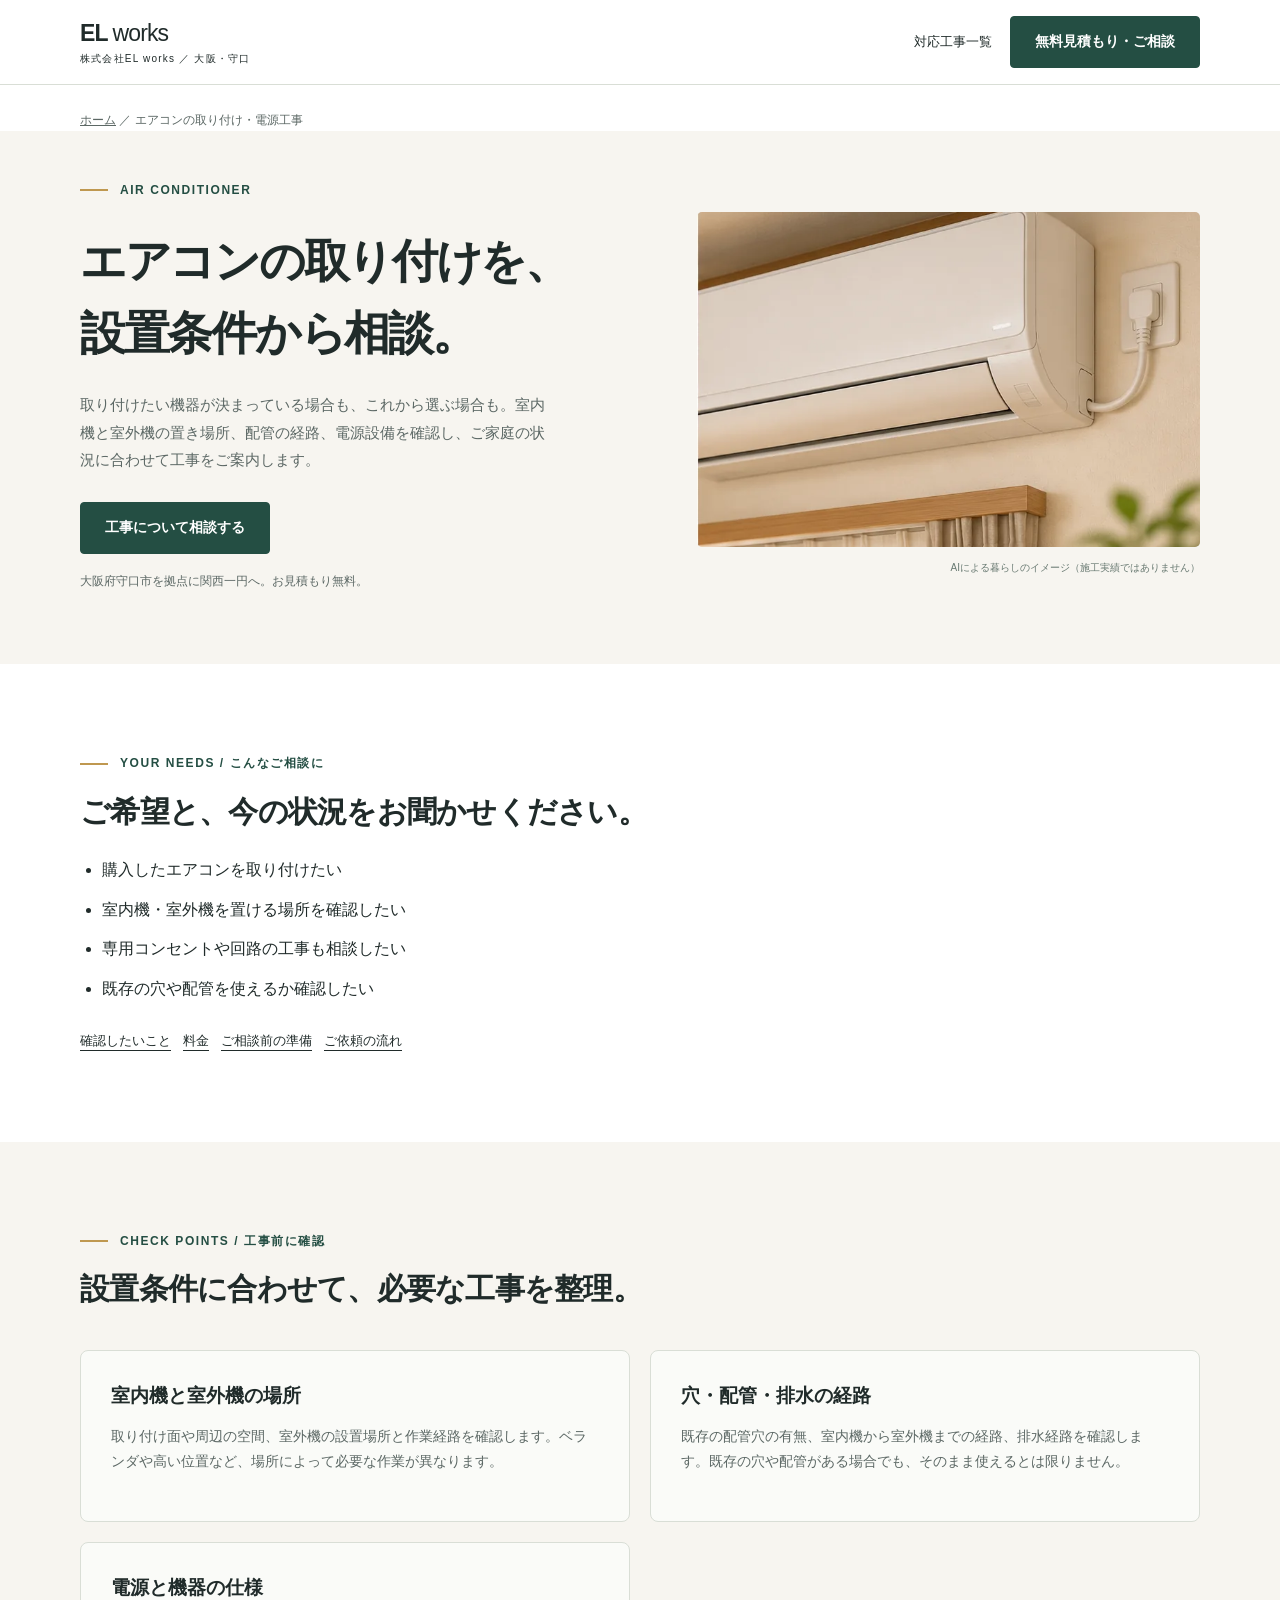
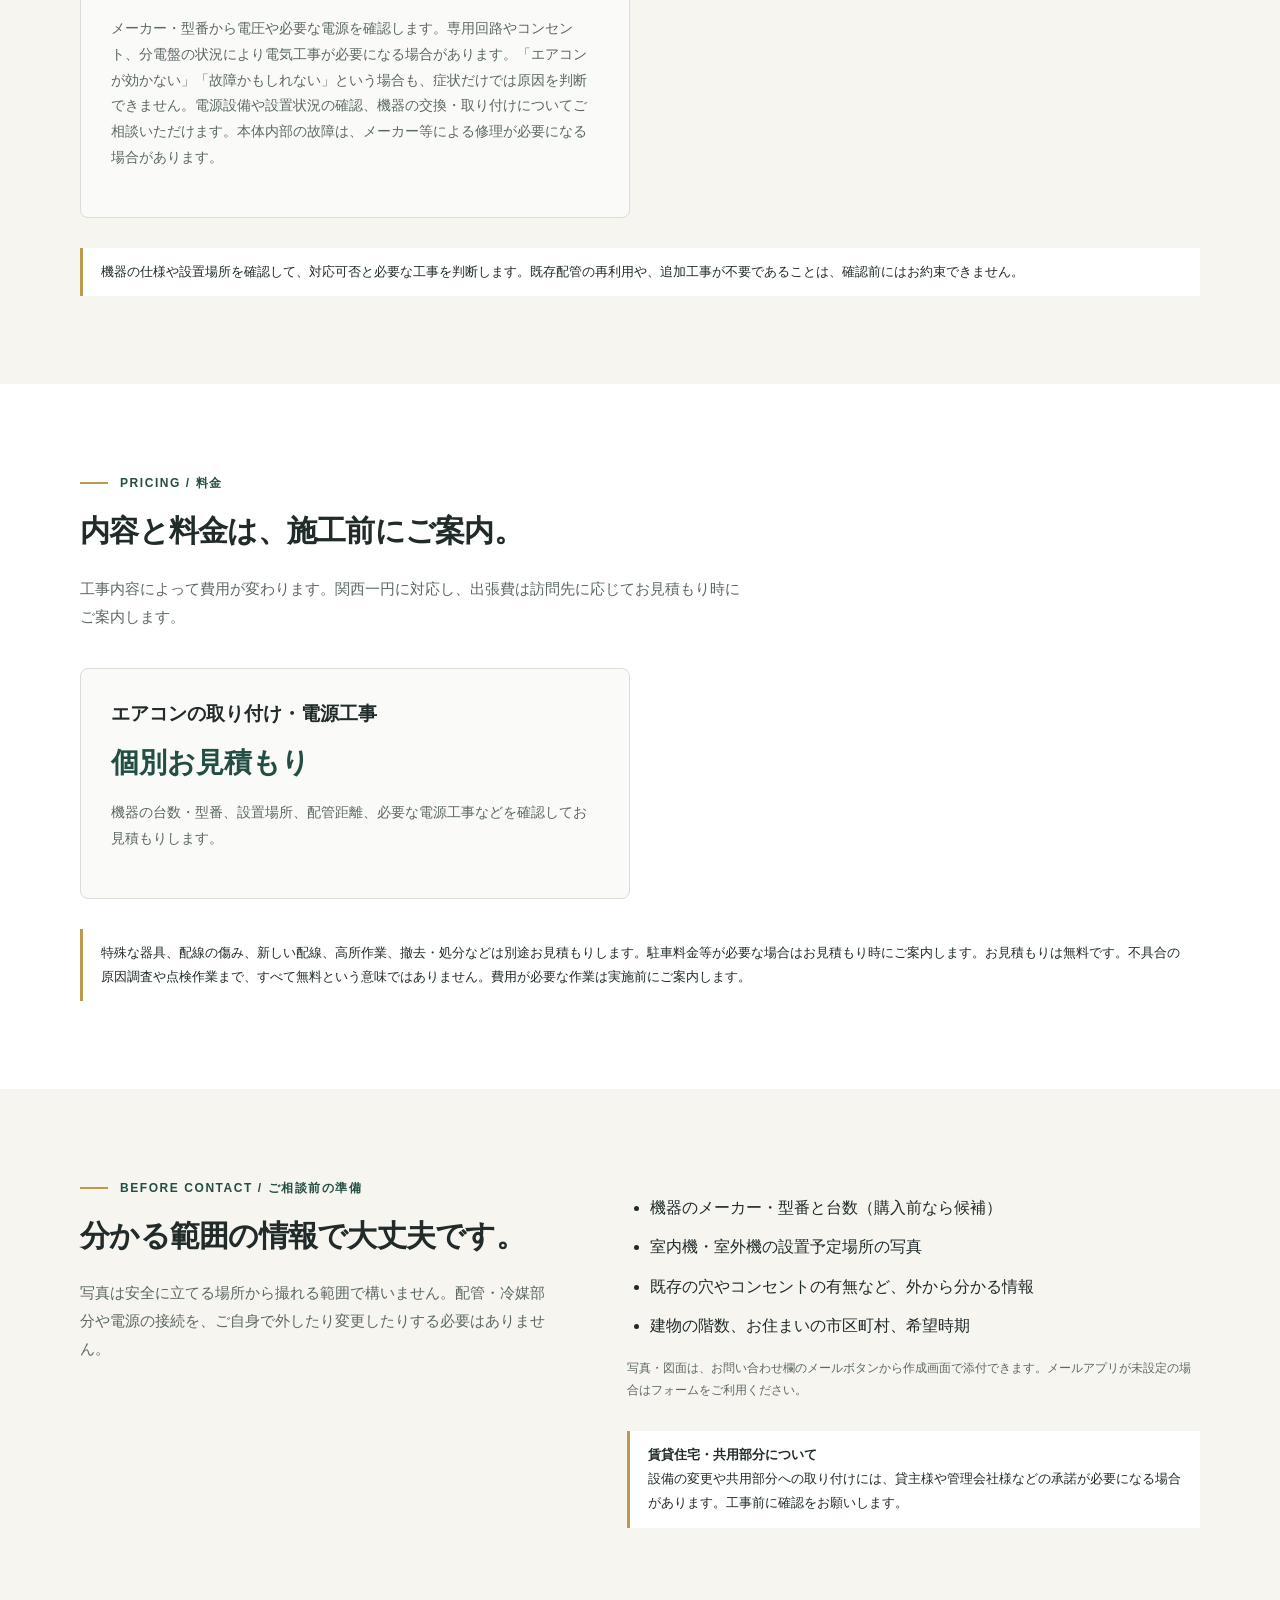
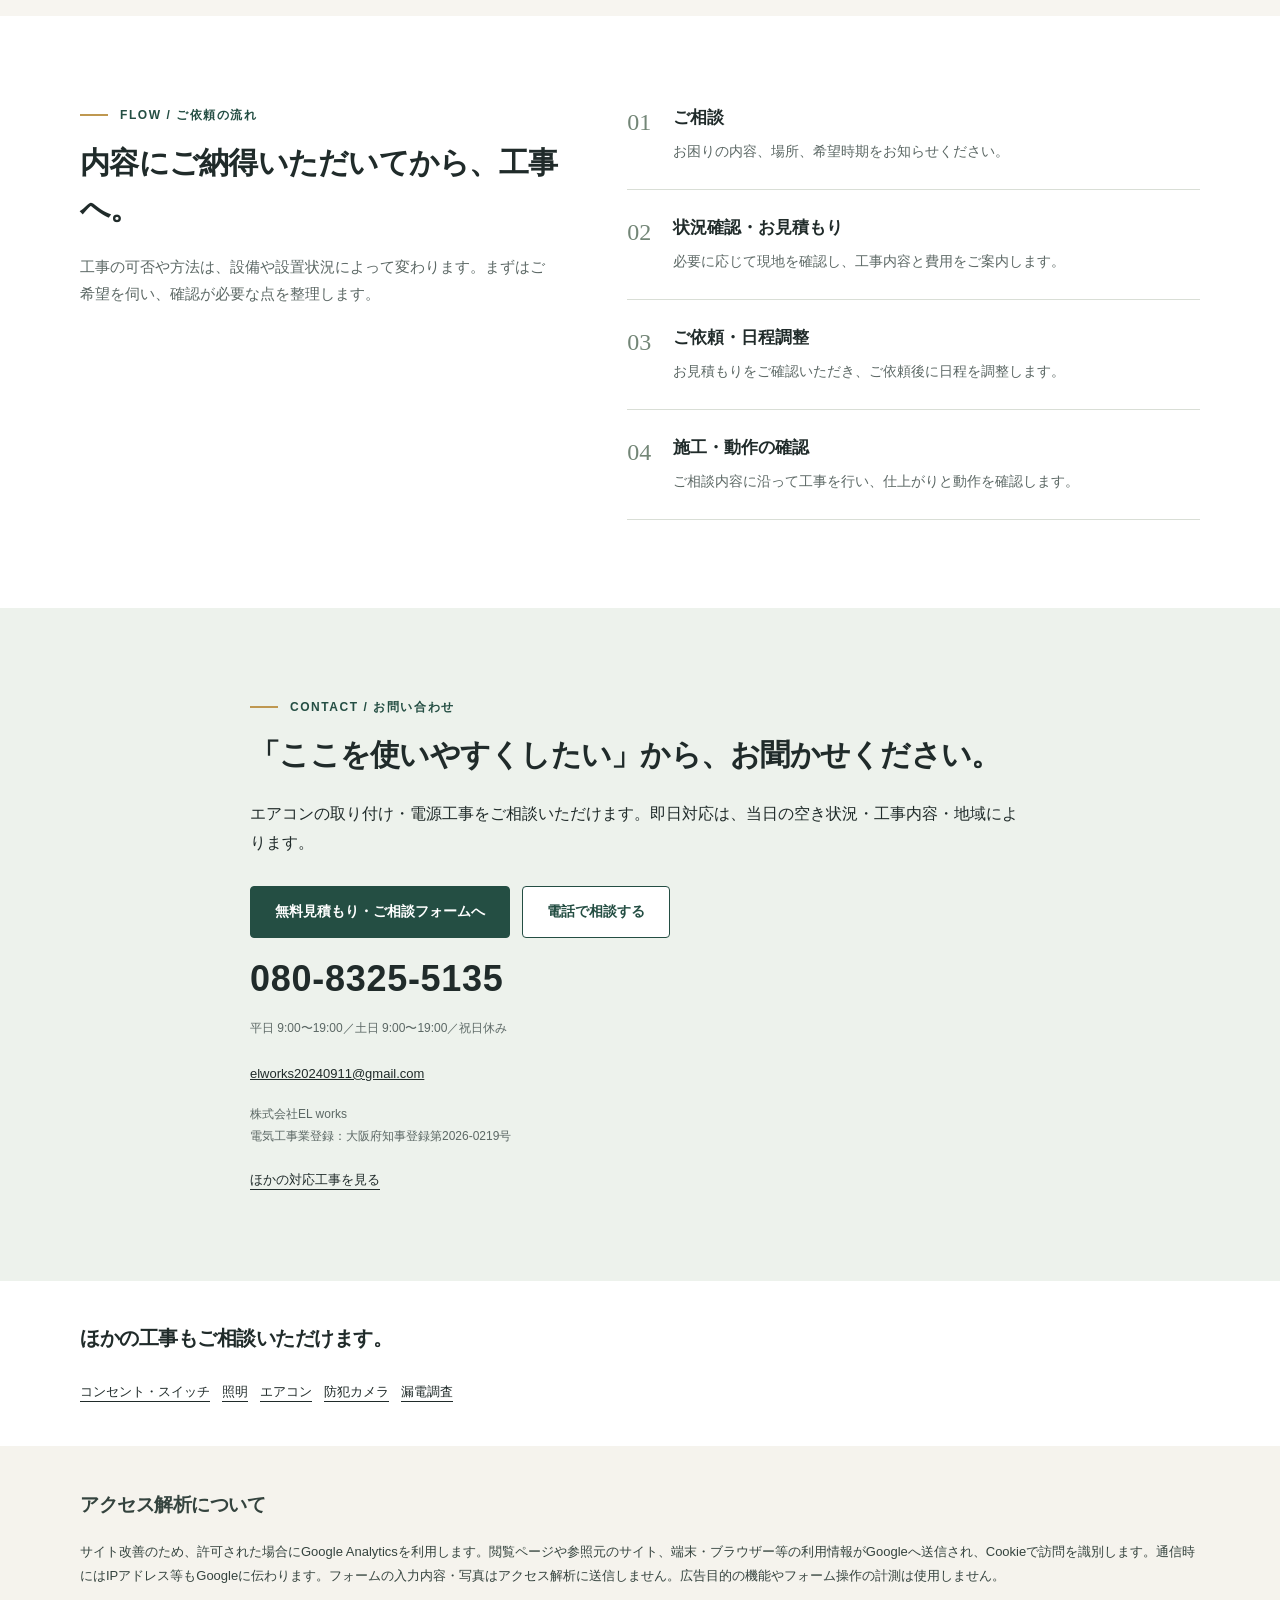
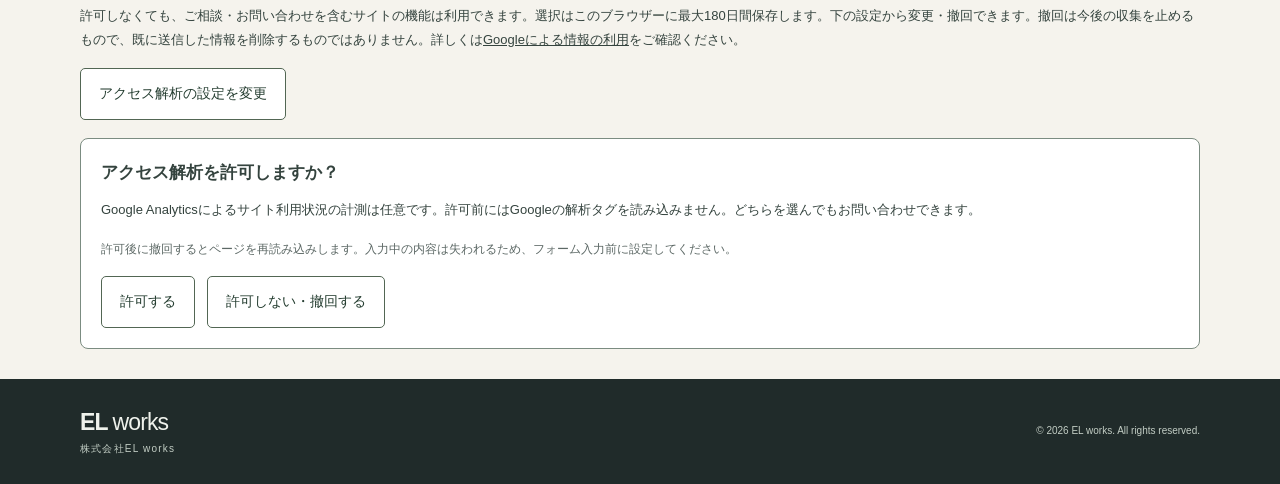
==== commit 4069bf1f: "Include Sunday reception 09–19, retaining public holiday closure" ====
--- a/services/air-conditioner/index.html
+++ b/services/air-conditioner/index.html
@@ -20,7 +20,7 @@
 </head><body>
 <a class="skip" href="#main">本文へスキップ</a><header><div class="wrap header-row"><a class="brand" href="../../">EL <span>works</span><small>株式会社EL works ／ 大阪・守口</small></a><nav class="detail-nav" aria-label="メインナビゲーション"><a href="../../#services">対応工事一覧</a><a class="button" href="../../#contact">無料見積もり・ご相談</a></nav></div></header>
 <main id="main"><nav class="wrap breadcrumb" aria-label="パンくず"><a href="../../">ホーム</a> ／ <span aria-current="page">エアコンの取り付け・電源工事</span></nav><section class="detail-hero soft"><div class="wrap hero-grid"><div><div class="eyebrow">AIR CONDITIONER</div><h1>エアコンの取り付けを、<br>設置条件から相談。</h1><p class="lead">取り付けたい機器が決まっている場合も、これから選ぶ場合も。室内機と室外機の置き場所、配管の経路、電源設備を確認し、ご家庭の状況に合わせて工事をご案内します。</p><div class="actions"><a class="button" href="../../#contact">工事について相談する</a></div><p class="small">大阪府守口市を拠点に関西一円へ。お見積もり無料。</p></div><figure class="house"><div class="service-image-window"><img class="service-image ac-power" src="../../assets/services.webp" width="2172" height="724" alt="エアコンと電源コンセントのイメージ" fetchpriority="high"></div><figcaption class="illustration-label">AIによる暮らしのイメージ（施工実績ではありません）</figcaption></figure></div></section><section class="section"><div class="wrap"><div class="eyebrow">YOUR NEEDS / こんなご相談に</div><h2>ご希望と、今の状況をお聞かせください。</h2><ul class="detail-list"><li>購入したエアコンを取り付けたい</li><li>室内機・室外機を置ける場所を確認したい</li><li>専用コンセントや回路の工事も相談したい</li><li>既存の穴や配管を使えるか確認したい</li></ul><nav class="detail-section-nav" aria-label="ページ内案内"><a href="#points">確認したいこと</a><a href="#price">料金</a><a href="#prepare">ご相談前の準備</a><a href="#flow">ご依頼の流れ</a></nav></div></section><section id="points" class="section soft"><div class="wrap"><div class="eyebrow">CHECK POINTS / 工事前に確認</div><h2>設置条件に合わせて、必要な工事を整理。</h2><div class="service-grid"><article class="service"><h3>室内機と室外機の場所</h3><p>取り付け面や周辺の空間、室外機の設置場所と作業経路を確認します。ベランダや高い位置など、場所によって必要な作業が異なります。</p></article><article class="service"><h3>穴・配管・排水の経路</h3><p>既存の配管穴の有無、室内機から室外機までの経路、排水経路を確認します。既存の穴や配管がある場合でも、そのまま使えるとは限りません。</p></article><article class="service"><h3>電源と機器の仕様</h3><p>メーカー・型番から電圧や必要な電源を確認します。専用回路やコンセント、分電盤の状況により電気工事が必要になる場合があります。「エアコンが効かない」「故障かもしれない」という場合も、症状だけでは原因を判断できません。電源設備や設置状況の確認、機器の交換・取り付けについてご相談いただけます。本体内部の故障は、メーカー等による修理が必要になる場合があります。</p></article></div><div class="note-box">機器の仕様や設置場所を確認して、対応可否と必要な工事を判断します。既存配管の再利用や、追加工事が不要であることは、確認前にはお約束できません。</div></div></section><section id="price" class="section"><div class="wrap"><div class="eyebrow">PRICING / 料金</div><h2>内容と料金は、施工前にご案内。</h2><p class="section-intro">工事内容によって費用が変わります。関西一円に対応し、出張費は訪問先に応じてお見積もり時にご案内します。</p><div class="service-grid"><article class="service"><h3>エアコンの取り付け・電源工事</h3><p class="price-value">個別お見積もり</p><p>機器の台数・型番、設置場所、配管距離、必要な電源工事などを確認してお見積もりします。</p></article></div><div class="note-box">特殊な器具、配線の傷み、新しい配線、高所作業、撤去・処分などは別途お見積もりします。駐車料金等が必要な場合はお見積もり時にご案内します。お見積もりは無料です。不具合の原因調査や点検作業まで、すべて無料という意味ではありません。費用が必要な作業は実施前にご案内します。</div></div></section><section id="prepare" class="section soft"><div class="wrap split"><div><div class="eyebrow">BEFORE CONTACT / ご相談前の準備</div><h2>分かる範囲の情報で大丈夫です。</h2><p class="section-intro">写真は安全に立てる場所から撮れる範囲で構いません。配管・冷媒部分や電源の接続を、ご自身で外したり変更したりする必要はありません。</p></div><div><ul class="detail-list"><li>機器のメーカー・型番と台数（購入前なら候補）</li><li>室内機・室外機の設置予定場所の写真</li><li>既存の穴やコンセントの有無など、外から分かる情報</li><li>建物の階数、お住まいの市区町村、希望時期</li></ul><p class="small">写真・図面は、お問い合わせ欄のメールボタンから作成画面で添付できます。メールアプリが未設定の場合はフォームをご利用ください。</p><div class="note-box"><strong>賃貸住宅・共用部分について</strong><br>設備の変更や共用部分への取り付けには、貸主様や管理会社様などの承諾が必要になる場合があります。工事前に確認をお願いします。</div></div></div></section><section id="flow" class="section"><div class="wrap split"><div><div class="eyebrow">FLOW / ご依頼の流れ</div><h2>内容にご納得いただいてから、工事へ。</h2><p class="section-intro">工事の可否や方法は、設備や設置状況によって変わります。まずはご希望を伺い、確認が必要な点を整理します。</p></div><div class="steps"><div class="step"><div><h3>ご相談</h3><p>お困りの内容、場所、希望時期をお知らせください。</p></div></div><div class="step"><div><h3>状況確認・お見積もり</h3><p>必要に応じて現地を確認し、工事内容と費用をご案内します。</p></div></div><div class="step"><div><h3>ご依頼・日程調整</h3><p>お見積もりをご確認いただき、ご依頼後に日程を調整します。</p></div></div><div class="step"><div><h3>施工・動作の確認</h3><p>ご相談内容に沿って工事を行い、仕上がりと動作を確認します。</p></div></div></div></div></section>
-<section class="section contact"><div class="wrap detail-contact"><div class="eyebrow">CONTACT / お問い合わせ</div><h2>「ここを使いやすくしたい」から、お聞かせください。</h2><p>エアコンの取り付け・電源工事をご相談いただけます。即日対応は、当日の空き状況・工事内容・地域によります。</p><div class="actions"><a class="button" href="../../#contact">無料見積もり・ご相談フォームへ</a><a class="button secondary" href="tel:08083255135">電話で相談する</a></div><p><a class="phone" href="tel:08083255135">080-8325-5135</a><span class="small">平日 9:00〜19:00／土曜 9:00〜19:00／日祝休み</span></p><p><a class="email" href="mailto:elworks20240911@gmail.com">elworks20240911@gmail.com</a></p><p class="small">株式会社EL works<br>電気工事業登録：大阪府知事登録第2026-0219号</p><a class="text-link" href="../../#services">ほかの対応工事を見る</a></div></section><section class="business"><div class="wrap"><h2>ほかの工事もご相談いただけます。</h2><nav class="detail-section-nav" aria-label="工事別の詳細ページ"><a href="../outlet-switch/">コンセント・スイッチ</a><a href="../lighting/">照明</a><a href="../air-conditioner/">エアコン</a><a href="../security-camera/">防犯カメラ</a><a href="../leakage-inspection/">漏電調査</a></nav></div></section></main>
+<section class="section contact"><div class="wrap detail-contact"><div class="eyebrow">CONTACT / お問い合わせ</div><h2>「ここを使いやすくしたい」から、お聞かせください。</h2><p>エアコンの取り付け・電源工事をご相談いただけます。即日対応は、当日の空き状況・工事内容・地域によります。</p><div class="actions"><a class="button" href="../../#contact">無料見積もり・ご相談フォームへ</a><a class="button secondary" href="tel:08083255135">電話で相談する</a></div><p><a class="phone" href="tel:08083255135">080-8325-5135</a><span class="small">平日 9:00〜19:00／土日 9:00〜19:00／祝日休み</span></p><p><a class="email" href="mailto:elworks20240911@gmail.com">elworks20240911@gmail.com</a></p><p class="small">株式会社EL works<br>電気工事業登録：大阪府知事登録第2026-0219号</p><a class="text-link" href="../../#services">ほかの対応工事を見る</a></div></section><section class="business"><div class="wrap"><h2>ほかの工事もご相談いただけます。</h2><nav class="detail-section-nav" aria-label="工事別の詳細ページ"><a href="../outlet-switch/">コンセント・スイッチ</a><a href="../lighting/">照明</a><a href="../air-conditioner/">エアコン</a><a href="../security-camera/">防犯カメラ</a><a href="../leakage-inspection/">漏電調査</a></nav></div></section></main>
 <section class="analytics-privacy" aria-labelledby="analytics-policy-title"><div class="wrap"><h2 id="analytics-policy-title">アクセス解析について</h2><p>サイト改善のため、許可された場合にGoogle Analyticsを利用します。閲覧ページや参照元のサイト、端末・ブラウザー等の利用情報がGoogleへ送信され、Cookieで訪問を識別します。通信時にはIPアドレス等もGoogleに伝わります。フォームの入力内容・写真はアクセス解析に送信しません。広告目的の機能やフォーム操作の計測は使用しません。</p><p>許可しなくても、ご相談・お問い合わせを含むサイトの機能は利用できます。選択はこのブラウザーに最大180日間保存します。下の設定から変更・撤回できます。撤回は今後の収集を止めるもので、既に送信した情報を削除するものではありません。詳しくは<a href="https://policies.google.com/technologies/partner-sites?hl=ja">Googleによる情報の利用</a>をご確認ください。</p><button type="button" class="analytics-choice" id="analytics-settings">アクセス解析の設定を変更</button><span id="analytics-status" role="status"></span><noscript><p>JavaScriptが無効のためアクセス解析は動作しません。</p></noscript><div id="analytics-panel" class="analytics-panel" aria-labelledby="analytics-choice-title" hidden><h3 id="analytics-choice-title">アクセス解析を許可しますか？</h3><p>Google Analyticsによるサイト利用状況の計測は任意です。許可前にはGoogleの解析タグを読み込みません。どちらを選んでもお問い合わせできます。</p><p class="small">許可後に撤回するとページを再読み込みします。入力中の内容は失われるため、フォーム入力前に設定してください。</p><div class="analytics-actions"><button type="button" class="analytics-choice" id="analytics-accept">許可する</button><button type="button" class="analytics-choice" id="analytics-decline">許可しない・撤回する</button></div></div></div></section>
 <footer><div class="wrap footer-row"><a class="brand" href="../../">EL <span>works</span><small>株式会社EL works</small></a><small>© 2026 EL works. All rights reserved.</small></div></footer><div class="mobile-cta"><a class="button secondary" href="tel:08083255135">電話で相談</a><a class="button" href="../../#contact">無料見積もり・ご相談</a></div><script src="../../assets/analytics-consent.js" defer></script>
 </body></html>
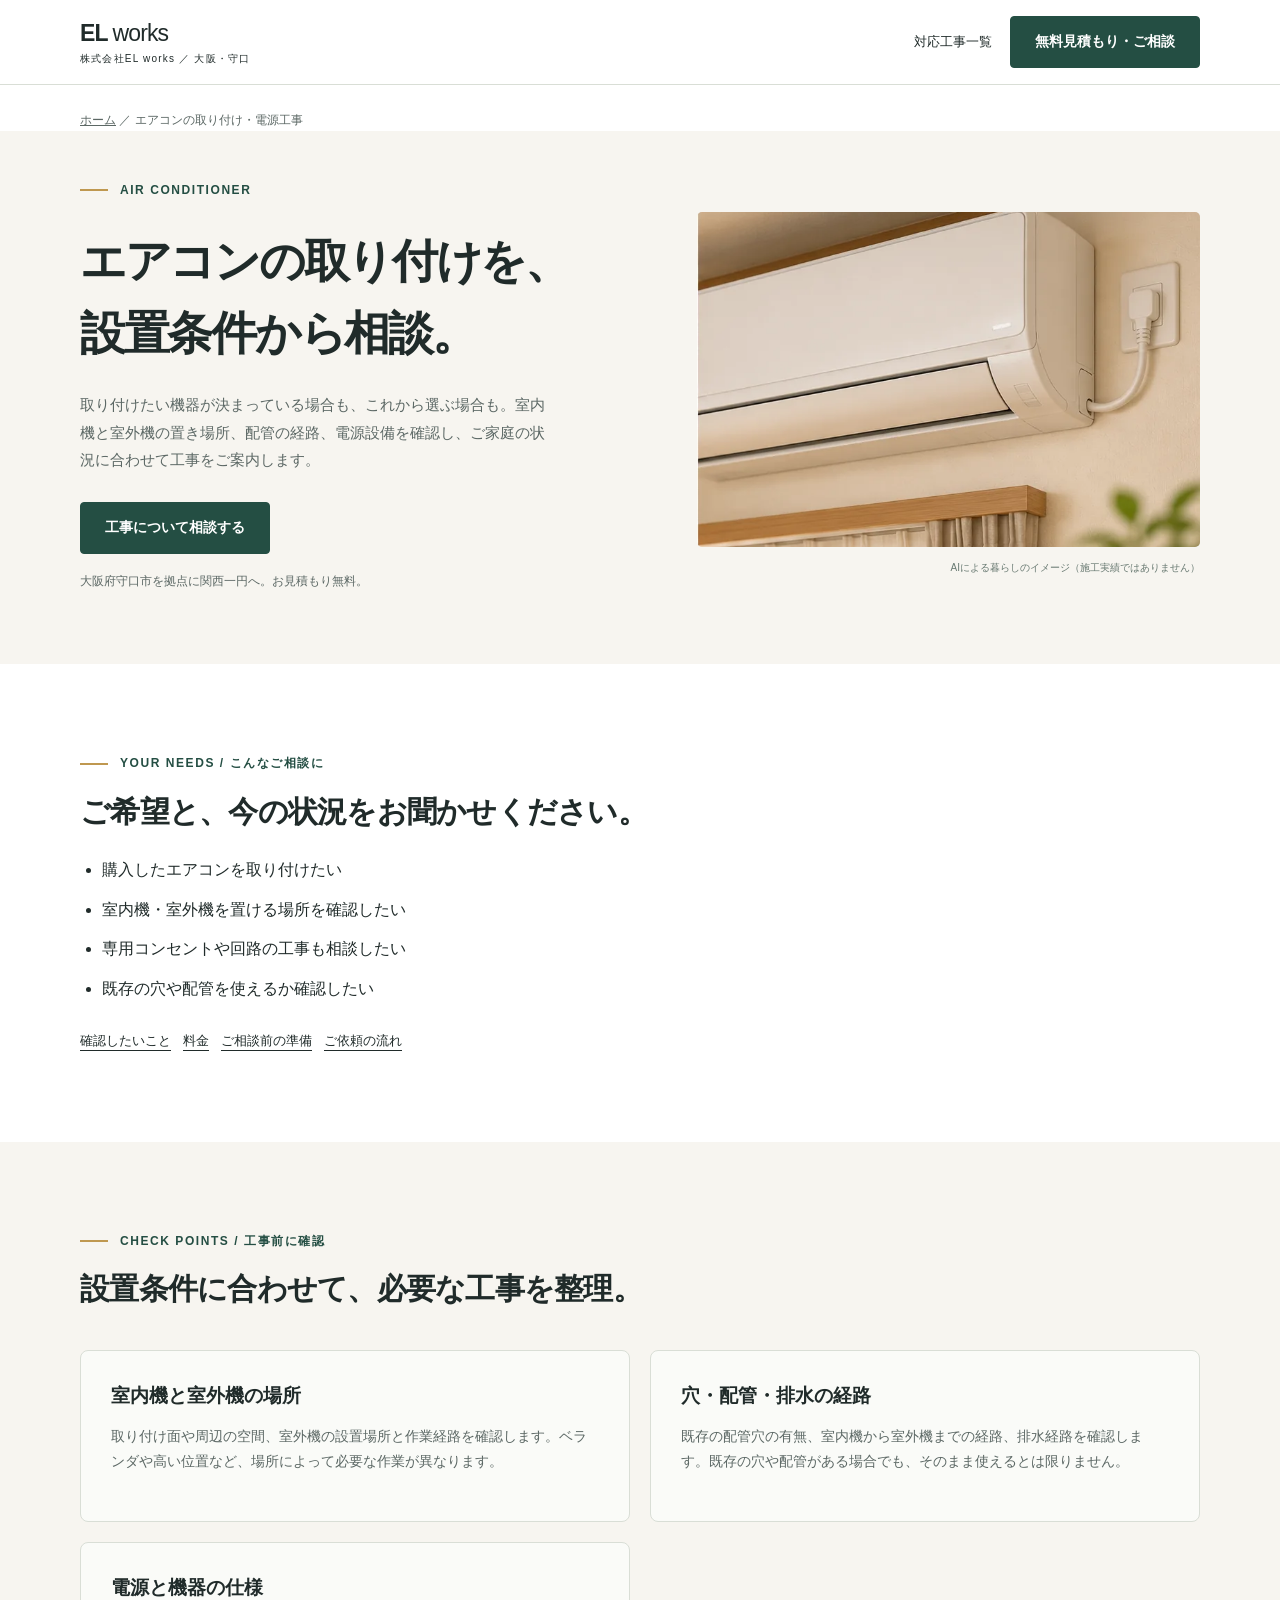
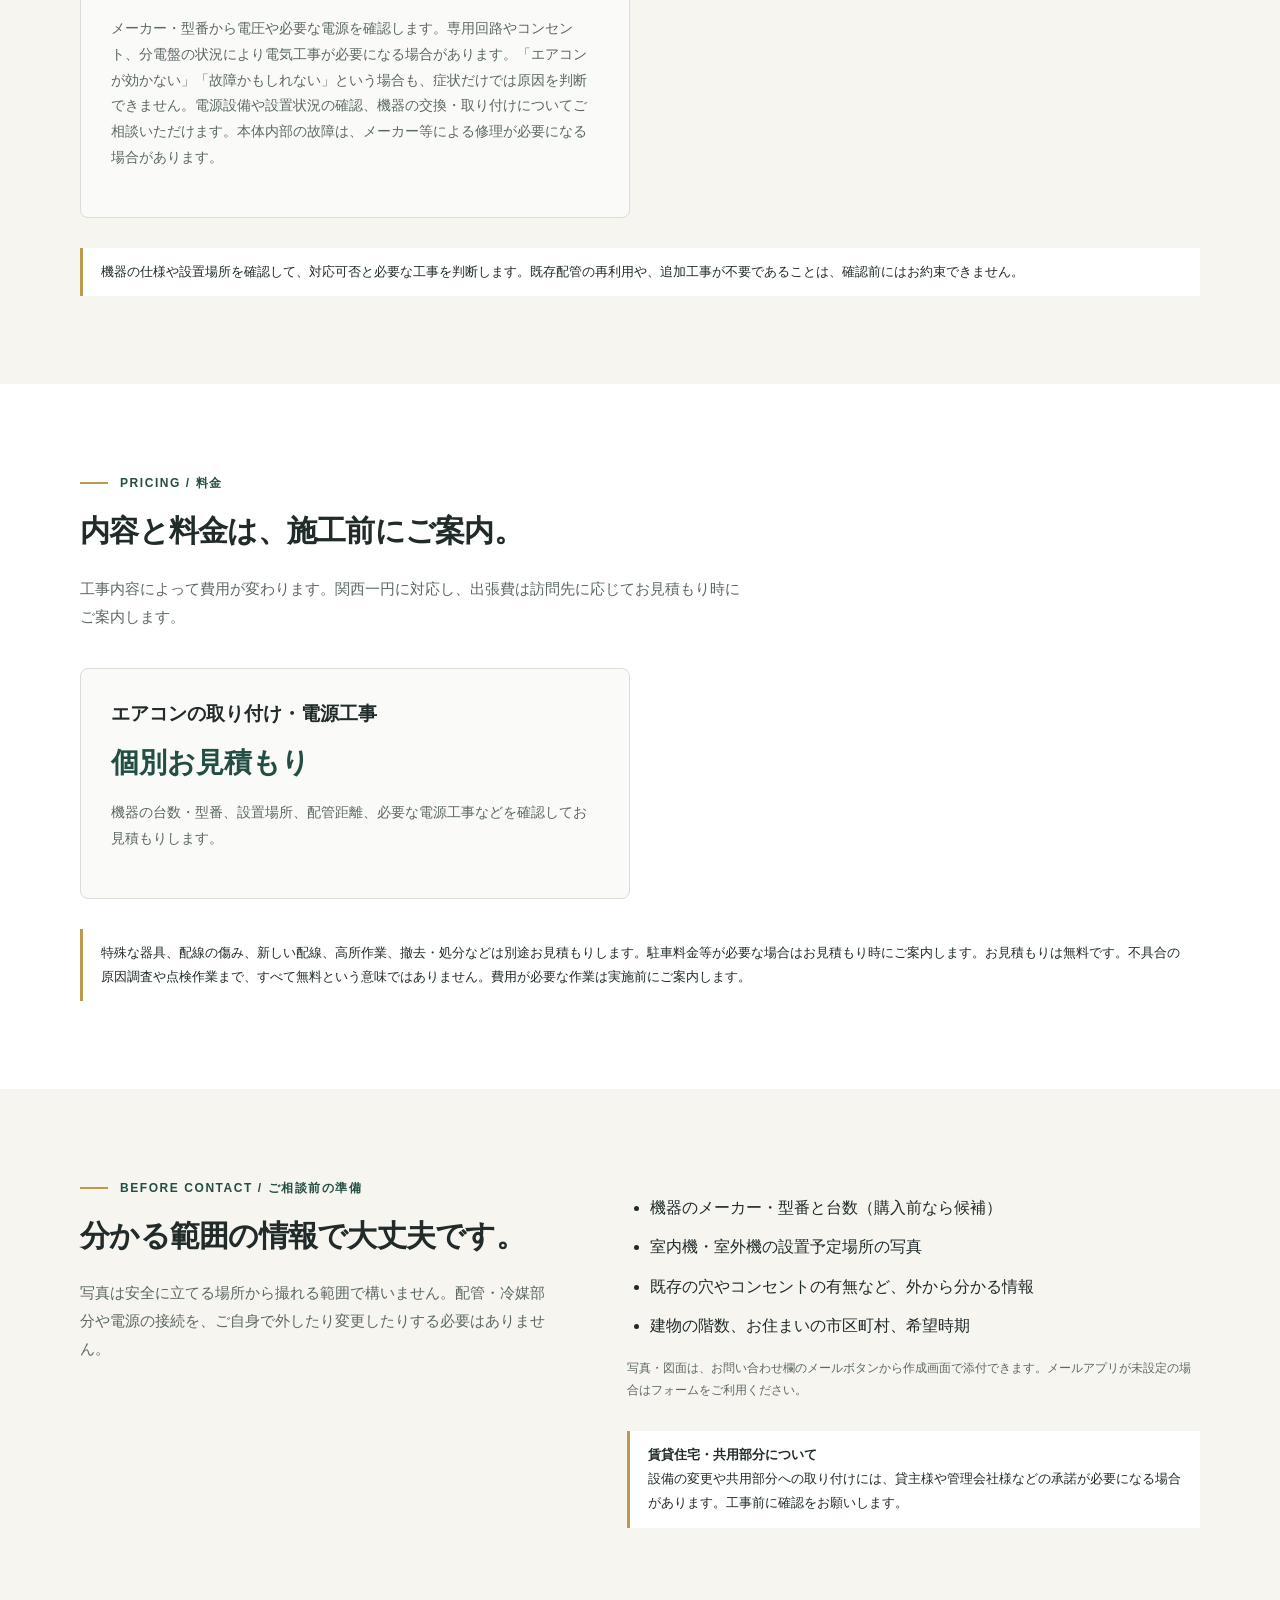
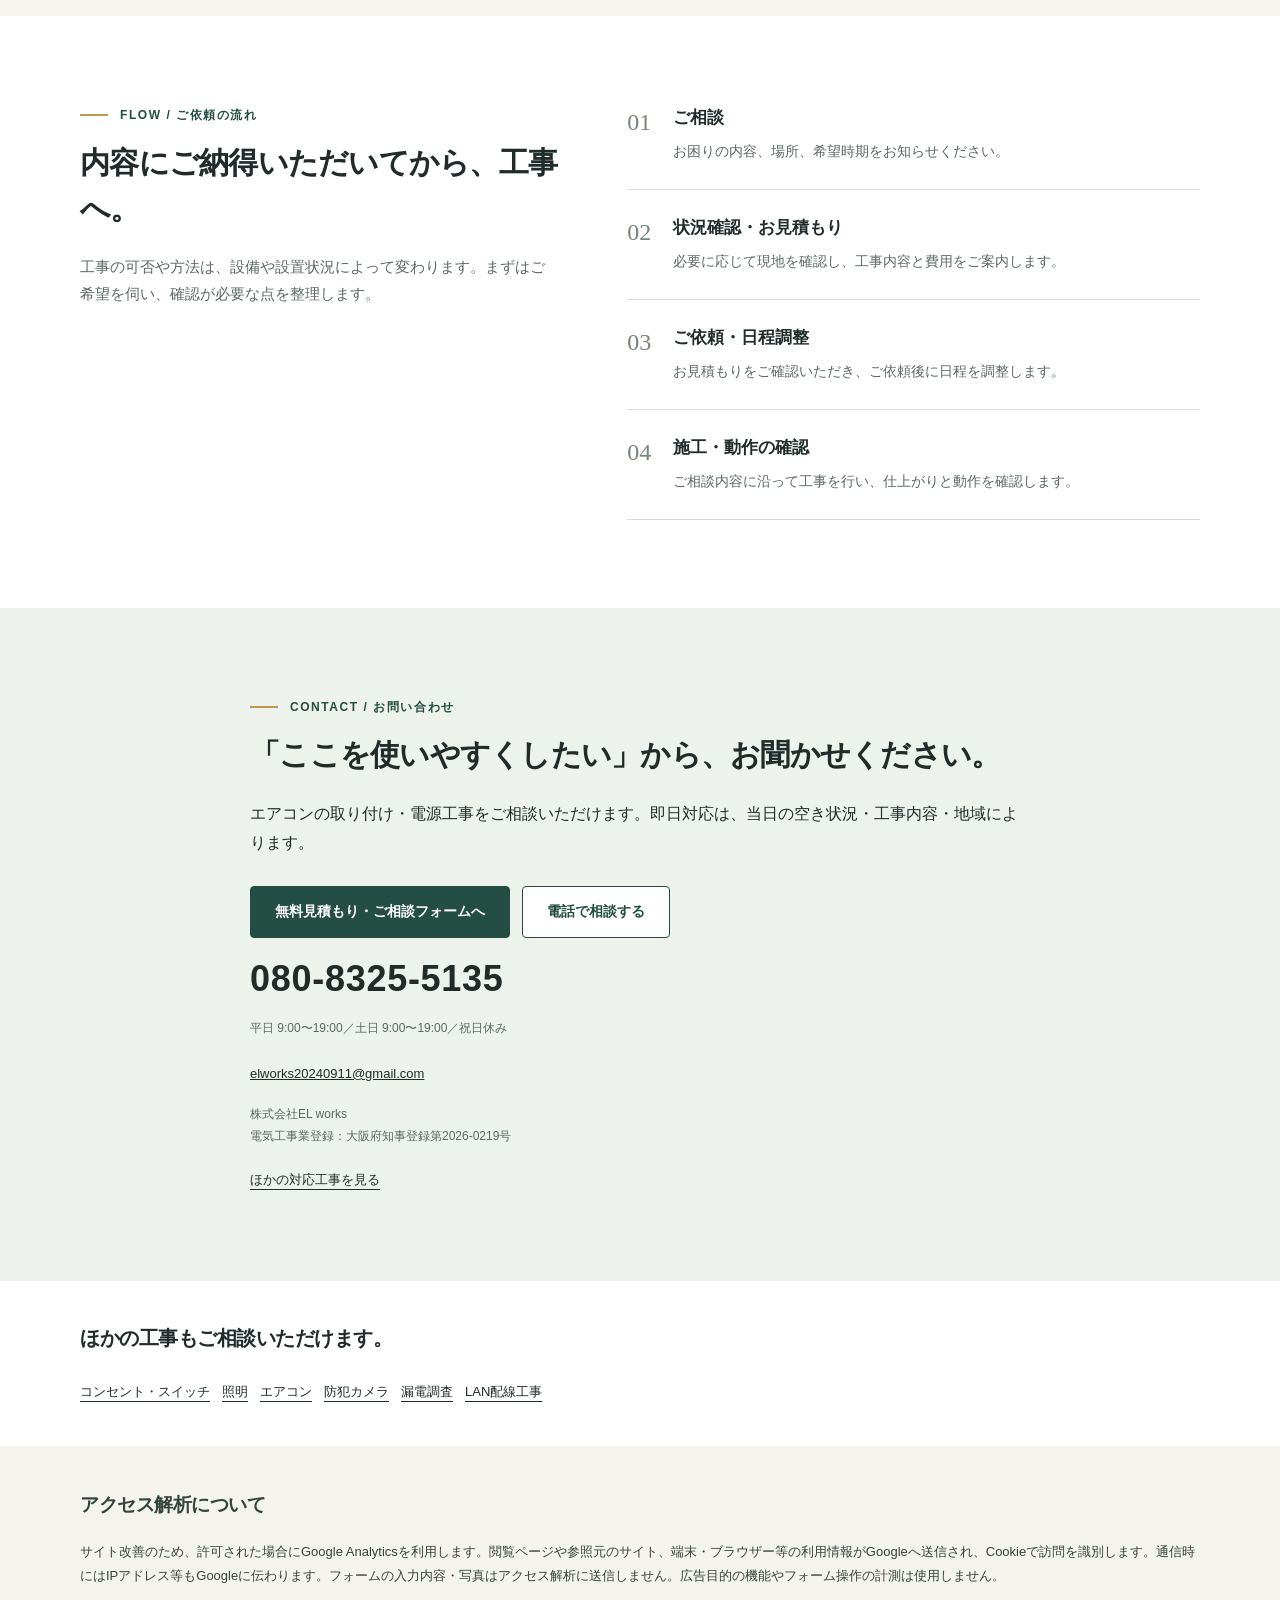
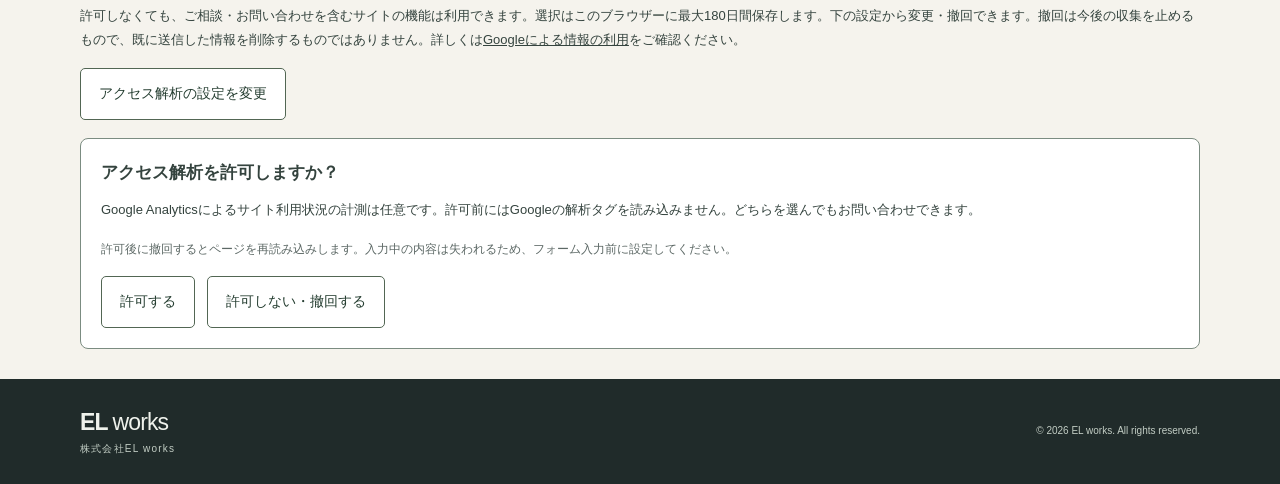
==== commit 22badaf4: "Add dedicated LAN wiring guide and descriptive internal links" ====
--- a/services/air-conditioner/index.html
+++ b/services/air-conditioner/index.html
@@ -20,7 +20,7 @@
 </head><body>
 <a class="skip" href="#main">本文へスキップ</a><header><div class="wrap header-row"><a class="brand" href="../../">EL <span>works</span><small>株式会社EL works ／ 大阪・守口</small></a><nav class="detail-nav" aria-label="メインナビゲーション"><a href="../../#services">対応工事一覧</a><a class="button" href="../../#contact">無料見積もり・ご相談</a></nav></div></header>
 <main id="main"><nav class="wrap breadcrumb" aria-label="パンくず"><a href="../../">ホーム</a> ／ <span aria-current="page">エアコンの取り付け・電源工事</span></nav><section class="detail-hero soft"><div class="wrap hero-grid"><div><div class="eyebrow">AIR CONDITIONER</div><h1>エアコンの取り付けを、<br>設置条件から相談。</h1><p class="lead">取り付けたい機器が決まっている場合も、これから選ぶ場合も。室内機と室外機の置き場所、配管の経路、電源設備を確認し、ご家庭の状況に合わせて工事をご案内します。</p><div class="actions"><a class="button" href="../../#contact">工事について相談する</a></div><p class="small">大阪府守口市を拠点に関西一円へ。お見積もり無料。</p></div><figure class="house"><div class="service-image-window"><img class="service-image ac-power" src="../../assets/services.webp" width="2172" height="724" alt="エアコンと電源コンセントのイメージ" fetchpriority="high"></div><figcaption class="illustration-label">AIによる暮らしのイメージ（施工実績ではありません）</figcaption></figure></div></section><section class="section"><div class="wrap"><div class="eyebrow">YOUR NEEDS / こんなご相談に</div><h2>ご希望と、今の状況をお聞かせください。</h2><ul class="detail-list"><li>購入したエアコンを取り付けたい</li><li>室内機・室外機を置ける場所を確認したい</li><li>専用コンセントや回路の工事も相談したい</li><li>既存の穴や配管を使えるか確認したい</li></ul><nav class="detail-section-nav" aria-label="ページ内案内"><a href="#points">確認したいこと</a><a href="#price">料金</a><a href="#prepare">ご相談前の準備</a><a href="#flow">ご依頼の流れ</a></nav></div></section><section id="points" class="section soft"><div class="wrap"><div class="eyebrow">CHECK POINTS / 工事前に確認</div><h2>設置条件に合わせて、必要な工事を整理。</h2><div class="service-grid"><article class="service"><h3>室内機と室外機の場所</h3><p>取り付け面や周辺の空間、室外機の設置場所と作業経路を確認します。ベランダや高い位置など、場所によって必要な作業が異なります。</p></article><article class="service"><h3>穴・配管・排水の経路</h3><p>既存の配管穴の有無、室内機から室外機までの経路、排水経路を確認します。既存の穴や配管がある場合でも、そのまま使えるとは限りません。</p></article><article class="service"><h3>電源と機器の仕様</h3><p>メーカー・型番から電圧や必要な電源を確認します。専用回路やコンセント、分電盤の状況により電気工事が必要になる場合があります。「エアコンが効かない」「故障かもしれない」という場合も、症状だけでは原因を判断できません。電源設備や設置状況の確認、機器の交換・取り付けについてご相談いただけます。本体内部の故障は、メーカー等による修理が必要になる場合があります。</p></article></div><div class="note-box">機器の仕様や設置場所を確認して、対応可否と必要な工事を判断します。既存配管の再利用や、追加工事が不要であることは、確認前にはお約束できません。</div></div></section><section id="price" class="section"><div class="wrap"><div class="eyebrow">PRICING / 料金</div><h2>内容と料金は、施工前にご案内。</h2><p class="section-intro">工事内容によって費用が変わります。関西一円に対応し、出張費は訪問先に応じてお見積もり時にご案内します。</p><div class="service-grid"><article class="service"><h3>エアコンの取り付け・電源工事</h3><p class="price-value">個別お見積もり</p><p>機器の台数・型番、設置場所、配管距離、必要な電源工事などを確認してお見積もりします。</p></article></div><div class="note-box">特殊な器具、配線の傷み、新しい配線、高所作業、撤去・処分などは別途お見積もりします。駐車料金等が必要な場合はお見積もり時にご案内します。お見積もりは無料です。不具合の原因調査や点検作業まで、すべて無料という意味ではありません。費用が必要な作業は実施前にご案内します。</div></div></section><section id="prepare" class="section soft"><div class="wrap split"><div><div class="eyebrow">BEFORE CONTACT / ご相談前の準備</div><h2>分かる範囲の情報で大丈夫です。</h2><p class="section-intro">写真は安全に立てる場所から撮れる範囲で構いません。配管・冷媒部分や電源の接続を、ご自身で外したり変更したりする必要はありません。</p></div><div><ul class="detail-list"><li>機器のメーカー・型番と台数（購入前なら候補）</li><li>室内機・室外機の設置予定場所の写真</li><li>既存の穴やコンセントの有無など、外から分かる情報</li><li>建物の階数、お住まいの市区町村、希望時期</li></ul><p class="small">写真・図面は、お問い合わせ欄のメールボタンから作成画面で添付できます。メールアプリが未設定の場合はフォームをご利用ください。</p><div class="note-box"><strong>賃貸住宅・共用部分について</strong><br>設備の変更や共用部分への取り付けには、貸主様や管理会社様などの承諾が必要になる場合があります。工事前に確認をお願いします。</div></div></div></section><section id="flow" class="section"><div class="wrap split"><div><div class="eyebrow">FLOW / ご依頼の流れ</div><h2>内容にご納得いただいてから、工事へ。</h2><p class="section-intro">工事の可否や方法は、設備や設置状況によって変わります。まずはご希望を伺い、確認が必要な点を整理します。</p></div><div class="steps"><div class="step"><div><h3>ご相談</h3><p>お困りの内容、場所、希望時期をお知らせください。</p></div></div><div class="step"><div><h3>状況確認・お見積もり</h3><p>必要に応じて現地を確認し、工事内容と費用をご案内します。</p></div></div><div class="step"><div><h3>ご依頼・日程調整</h3><p>お見積もりをご確認いただき、ご依頼後に日程を調整します。</p></div></div><div class="step"><div><h3>施工・動作の確認</h3><p>ご相談内容に沿って工事を行い、仕上がりと動作を確認します。</p></div></div></div></div></section>
-<section class="section contact"><div class="wrap detail-contact"><div class="eyebrow">CONTACT / お問い合わせ</div><h2>「ここを使いやすくしたい」から、お聞かせください。</h2><p>エアコンの取り付け・電源工事をご相談いただけます。即日対応は、当日の空き状況・工事内容・地域によります。</p><div class="actions"><a class="button" href="../../#contact">無料見積もり・ご相談フォームへ</a><a class="button secondary" href="tel:08083255135">電話で相談する</a></div><p><a class="phone" href="tel:08083255135">080-8325-5135</a><span class="small">平日 9:00〜19:00／土日 9:00〜19:00／祝日休み</span></p><p><a class="email" href="mailto:elworks20240911@gmail.com">elworks20240911@gmail.com</a></p><p class="small">株式会社EL works<br>電気工事業登録：大阪府知事登録第2026-0219号</p><a class="text-link" href="../../#services">ほかの対応工事を見る</a></div></section><section class="business"><div class="wrap"><h2>ほかの工事もご相談いただけます。</h2><nav class="detail-section-nav" aria-label="工事別の詳細ページ"><a href="../outlet-switch/">コンセント・スイッチ</a><a href="../lighting/">照明</a><a href="../air-conditioner/">エアコン</a><a href="../security-camera/">防犯カメラ</a><a href="../leakage-inspection/">漏電調査</a></nav></div></section></main>
+<section class="section contact"><div class="wrap detail-contact"><div class="eyebrow">CONTACT / お問い合わせ</div><h2>「ここを使いやすくしたい」から、お聞かせください。</h2><p>エアコンの取り付け・電源工事をご相談いただけます。即日対応は、当日の空き状況・工事内容・地域によります。</p><div class="actions"><a class="button" href="../../#contact">無料見積もり・ご相談フォームへ</a><a class="button secondary" href="tel:08083255135">電話で相談する</a></div><p><a class="phone" href="tel:08083255135">080-8325-5135</a><span class="small">平日 9:00〜19:00／土日 9:00〜19:00／祝日休み</span></p><p><a class="email" href="mailto:elworks20240911@gmail.com">elworks20240911@gmail.com</a></p><p class="small">株式会社EL works<br>電気工事業登録：大阪府知事登録第2026-0219号</p><a class="text-link" href="../../#services">ほかの対応工事を見る</a></div></section><section class="business"><div class="wrap"><h2>ほかの工事もご相談いただけます。</h2><nav class="detail-section-nav" aria-label="工事別の詳細ページ"><a href="../outlet-switch/">コンセント・スイッチ</a><a href="../lighting/">照明</a><a href="../air-conditioner/">エアコン</a><a href="../security-camera/">防犯カメラ</a><a href="../leakage-inspection/">漏電調査</a><a href="../lan-wiring/">LAN配線工事</a></nav></div></section></main>
 <section class="analytics-privacy" aria-labelledby="analytics-policy-title"><div class="wrap"><h2 id="analytics-policy-title">アクセス解析について</h2><p>サイト改善のため、許可された場合にGoogle Analyticsを利用します。閲覧ページや参照元のサイト、端末・ブラウザー等の利用情報がGoogleへ送信され、Cookieで訪問を識別します。通信時にはIPアドレス等もGoogleに伝わります。フォームの入力内容・写真はアクセス解析に送信しません。広告目的の機能やフォーム操作の計測は使用しません。</p><p>許可しなくても、ご相談・お問い合わせを含むサイトの機能は利用できます。選択はこのブラウザーに最大180日間保存します。下の設定から変更・撤回できます。撤回は今後の収集を止めるもので、既に送信した情報を削除するものではありません。詳しくは<a href="https://policies.google.com/technologies/partner-sites?hl=ja">Googleによる情報の利用</a>をご確認ください。</p><button type="button" class="analytics-choice" id="analytics-settings">アクセス解析の設定を変更</button><span id="analytics-status" role="status"></span><noscript><p>JavaScriptが無効のためアクセス解析は動作しません。</p></noscript><div id="analytics-panel" class="analytics-panel" aria-labelledby="analytics-choice-title" hidden><h3 id="analytics-choice-title">アクセス解析を許可しますか？</h3><p>Google Analyticsによるサイト利用状況の計測は任意です。許可前にはGoogleの解析タグを読み込みません。どちらを選んでもお問い合わせできます。</p><p class="small">許可後に撤回するとページを再読み込みします。入力中の内容は失われるため、フォーム入力前に設定してください。</p><div class="analytics-actions"><button type="button" class="analytics-choice" id="analytics-accept">許可する</button><button type="button" class="analytics-choice" id="analytics-decline">許可しない・撤回する</button></div></div></div></section>
 <footer><div class="wrap footer-row"><a class="brand" href="../../">EL <span>works</span><small>株式会社EL works</small></a><small>© 2026 EL works. All rights reserved.</small></div></footer><div class="mobile-cta"><a class="button secondary" href="tel:08083255135">電話で相談</a><a class="button" href="../../#contact">無料見積もり・ご相談</a></div><script src="../../assets/analytics-consent.js" defer></script>
 </body></html>
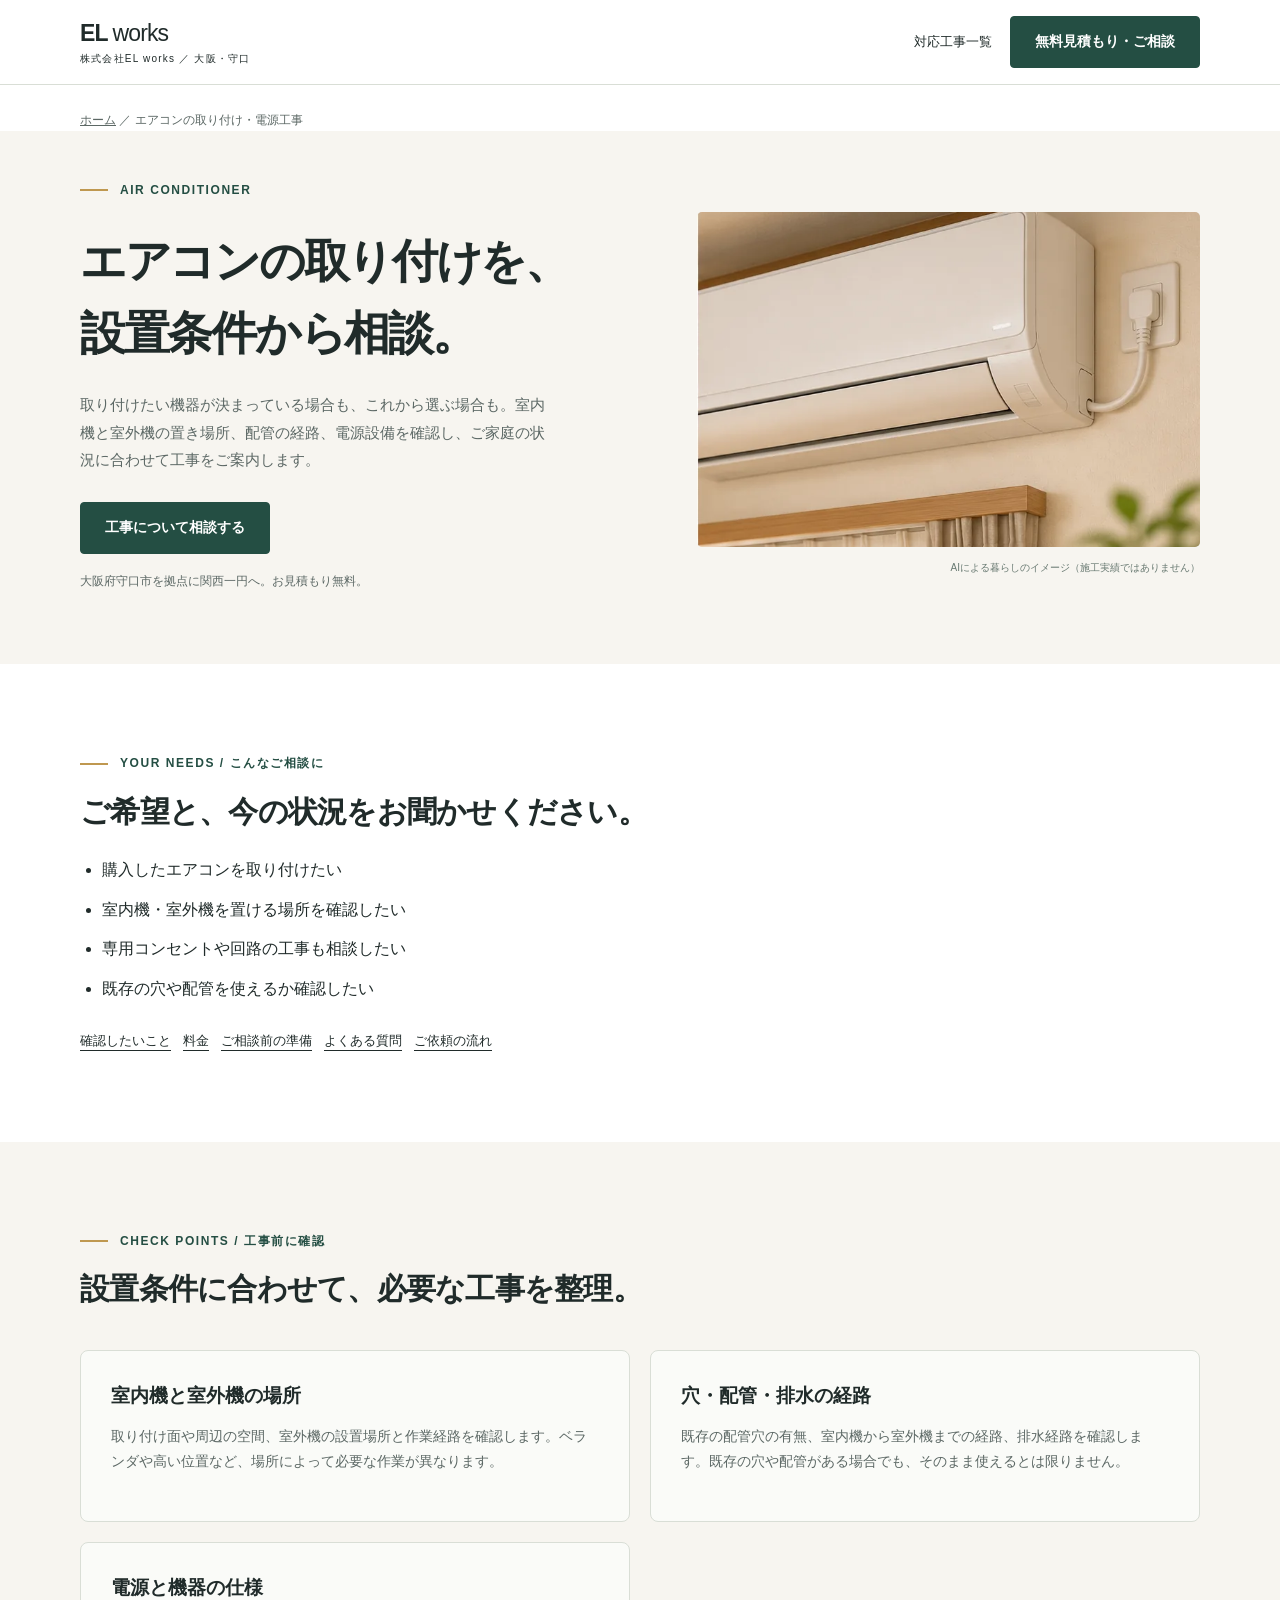
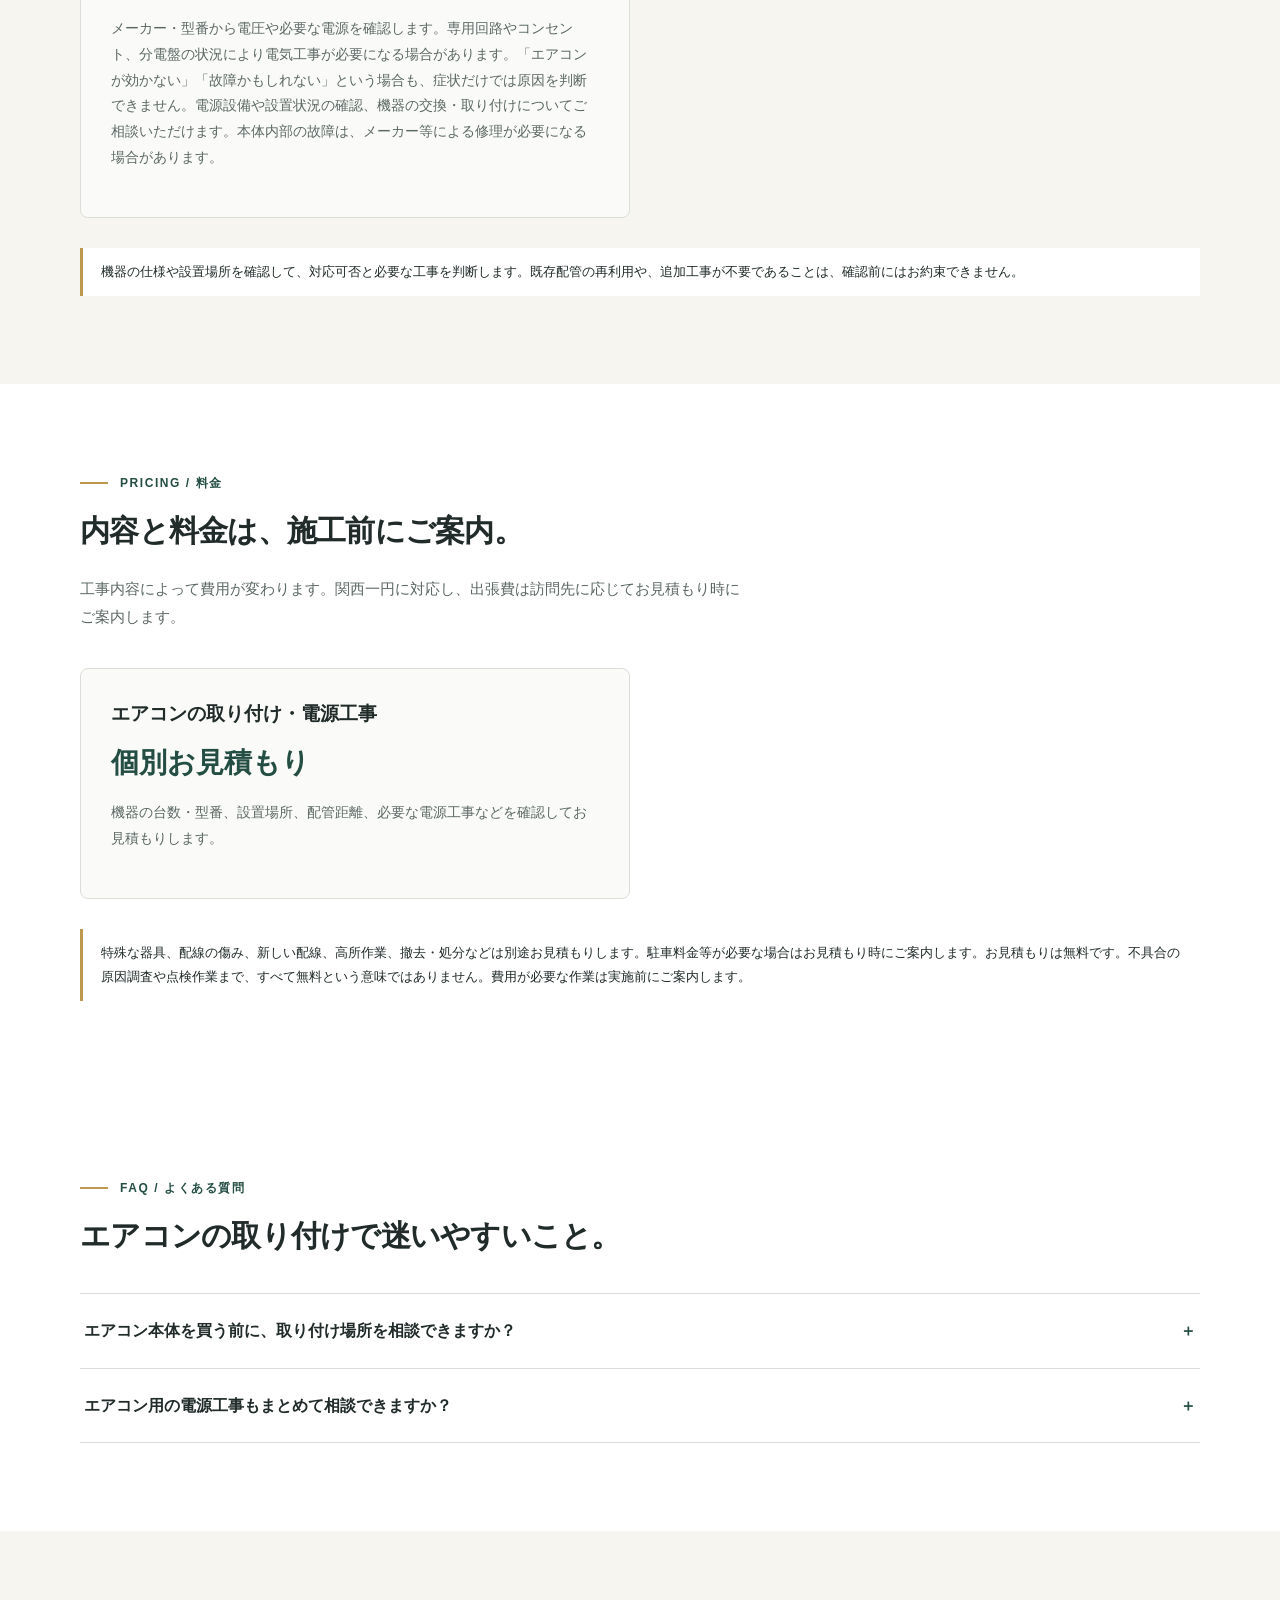
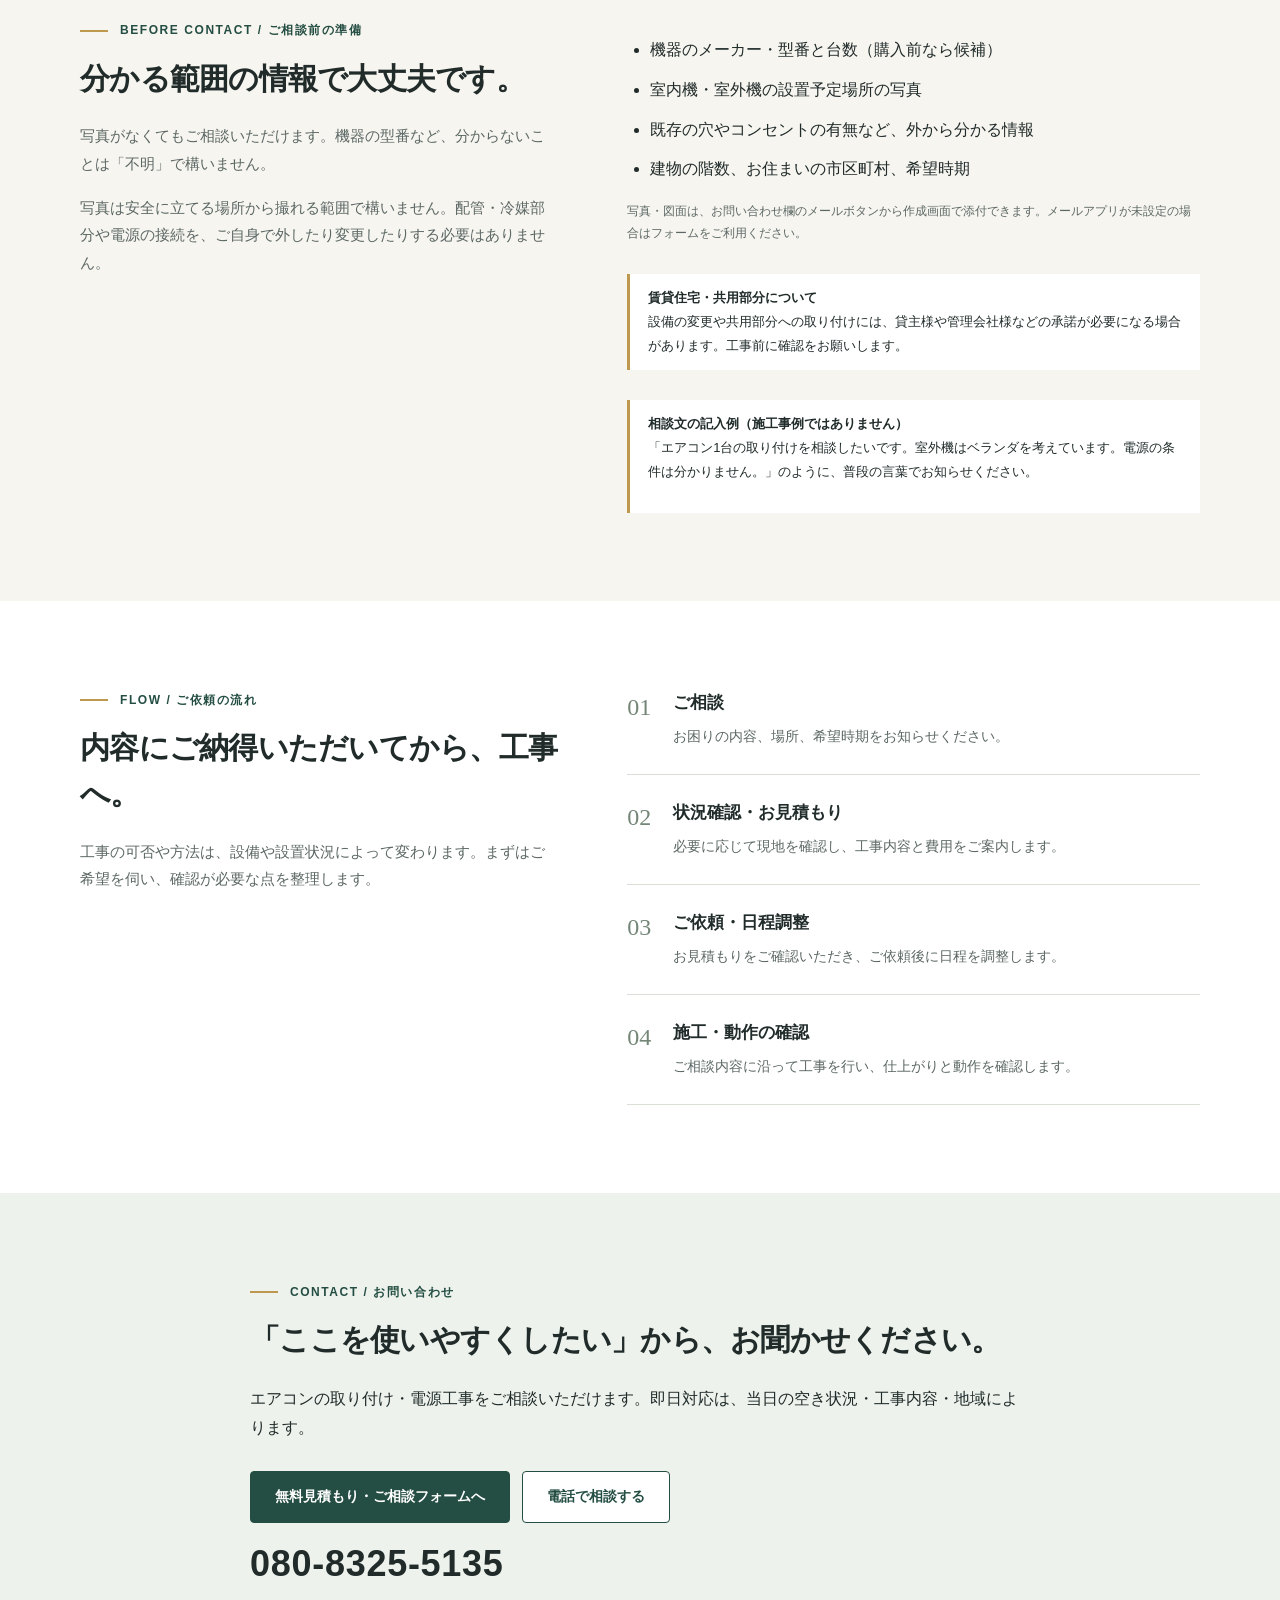
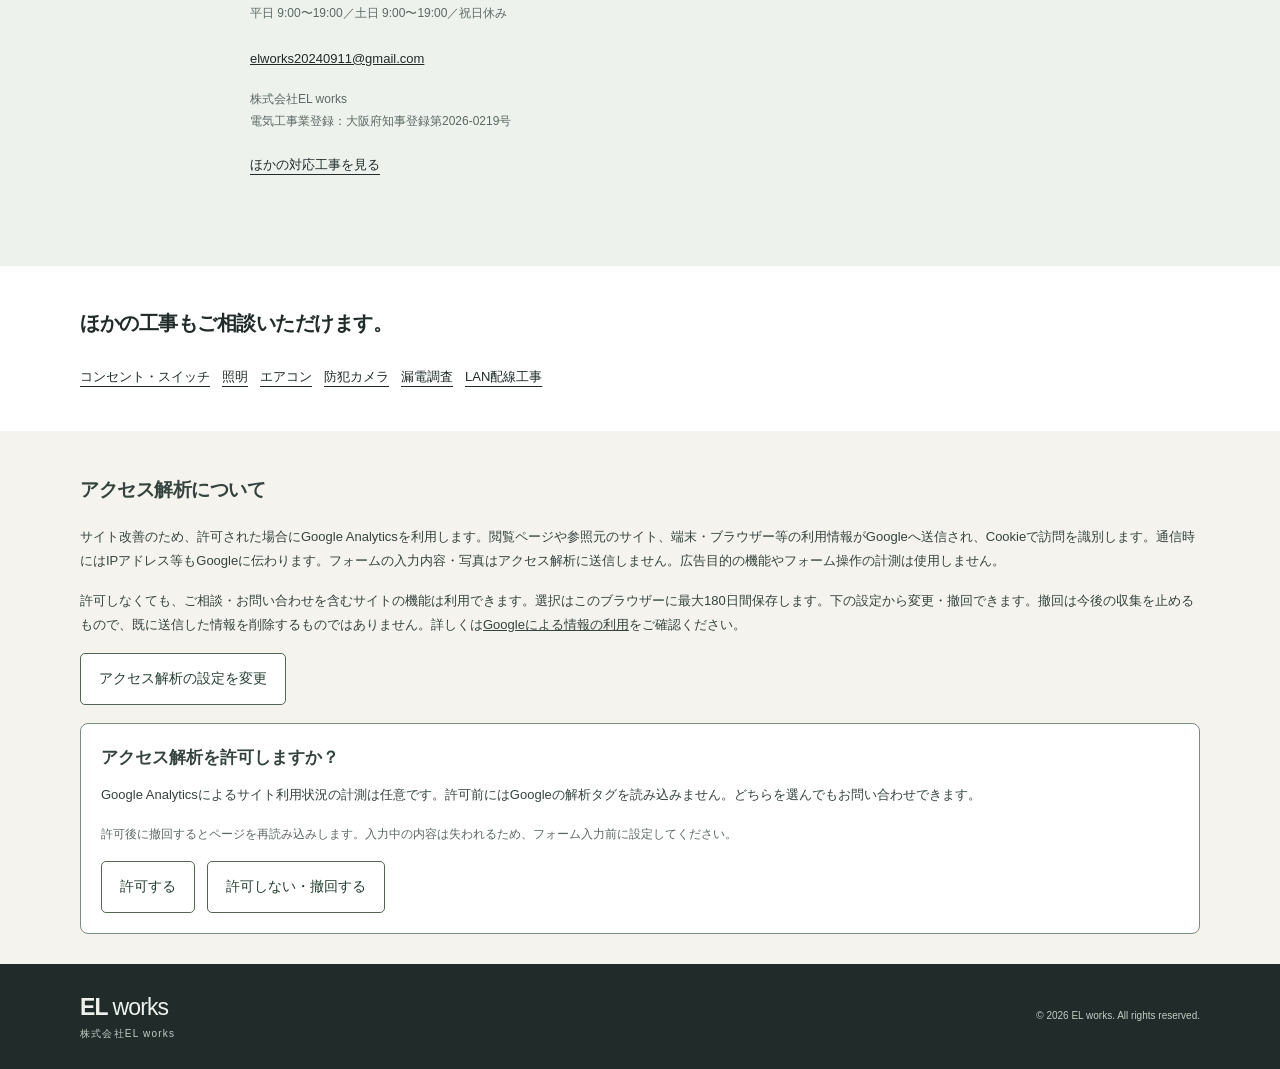
==== commit 6f5190e9: "Clarify service FAQs and photo-optional consultation guidance" ====
--- a/services/air-conditioner/index.html
+++ b/services/air-conditioner/index.html
@@ -19,7 +19,8 @@
 <meta name="referrer" content="no-referrer">
 </head><body>
 <a class="skip" href="#main">本文へスキップ</a><header><div class="wrap header-row"><a class="brand" href="../../">EL <span>works</span><small>株式会社EL works ／ 大阪・守口</small></a><nav class="detail-nav" aria-label="メインナビゲーション"><a href="../../#services">対応工事一覧</a><a class="button" href="../../#contact">無料見積もり・ご相談</a></nav></div></header>
-<main id="main"><nav class="wrap breadcrumb" aria-label="パンくず"><a href="../../">ホーム</a> ／ <span aria-current="page">エアコンの取り付け・電源工事</span></nav><section class="detail-hero soft"><div class="wrap hero-grid"><div><div class="eyebrow">AIR CONDITIONER</div><h1>エアコンの取り付けを、<br>設置条件から相談。</h1><p class="lead">取り付けたい機器が決まっている場合も、これから選ぶ場合も。室内機と室外機の置き場所、配管の経路、電源設備を確認し、ご家庭の状況に合わせて工事をご案内します。</p><div class="actions"><a class="button" href="../../#contact">工事について相談する</a></div><p class="small">大阪府守口市を拠点に関西一円へ。お見積もり無料。</p></div><figure class="house"><div class="service-image-window"><img class="service-image ac-power" src="../../assets/services.webp" width="2172" height="724" alt="エアコンと電源コンセントのイメージ" fetchpriority="high"></div><figcaption class="illustration-label">AIによる暮らしのイメージ（施工実績ではありません）</figcaption></figure></div></section><section class="section"><div class="wrap"><div class="eyebrow">YOUR NEEDS / こんなご相談に</div><h2>ご希望と、今の状況をお聞かせください。</h2><ul class="detail-list"><li>購入したエアコンを取り付けたい</li><li>室内機・室外機を置ける場所を確認したい</li><li>専用コンセントや回路の工事も相談したい</li><li>既存の穴や配管を使えるか確認したい</li></ul><nav class="detail-section-nav" aria-label="ページ内案内"><a href="#points">確認したいこと</a><a href="#price">料金</a><a href="#prepare">ご相談前の準備</a><a href="#flow">ご依頼の流れ</a></nav></div></section><section id="points" class="section soft"><div class="wrap"><div class="eyebrow">CHECK POINTS / 工事前に確認</div><h2>設置条件に合わせて、必要な工事を整理。</h2><div class="service-grid"><article class="service"><h3>室内機と室外機の場所</h3><p>取り付け面や周辺の空間、室外機の設置場所と作業経路を確認します。ベランダや高い位置など、場所によって必要な作業が異なります。</p></article><article class="service"><h3>穴・配管・排水の経路</h3><p>既存の配管穴の有無、室内機から室外機までの経路、排水経路を確認します。既存の穴や配管がある場合でも、そのまま使えるとは限りません。</p></article><article class="service"><h3>電源と機器の仕様</h3><p>メーカー・型番から電圧や必要な電源を確認します。専用回路やコンセント、分電盤の状況により電気工事が必要になる場合があります。「エアコンが効かない」「故障かもしれない」という場合も、症状だけでは原因を判断できません。電源設備や設置状況の確認、機器の交換・取り付けについてご相談いただけます。本体内部の故障は、メーカー等による修理が必要になる場合があります。</p></article></div><div class="note-box">機器の仕様や設置場所を確認して、対応可否と必要な工事を判断します。既存配管の再利用や、追加工事が不要であることは、確認前にはお約束できません。</div></div></section><section id="price" class="section"><div class="wrap"><div class="eyebrow">PRICING / 料金</div><h2>内容と料金は、施工前にご案内。</h2><p class="section-intro">工事内容によって費用が変わります。関西一円に対応し、出張費は訪問先に応じてお見積もり時にご案内します。</p><div class="service-grid"><article class="service"><h3>エアコンの取り付け・電源工事</h3><p class="price-value">個別お見積もり</p><p>機器の台数・型番、設置場所、配管距離、必要な電源工事などを確認してお見積もりします。</p></article></div><div class="note-box">特殊な器具、配線の傷み、新しい配線、高所作業、撤去・処分などは別途お見積もりします。駐車料金等が必要な場合はお見積もり時にご案内します。お見積もりは無料です。不具合の原因調査や点検作業まで、すべて無料という意味ではありません。費用が必要な作業は実施前にご案内します。</div></div></section><section id="prepare" class="section soft"><div class="wrap split"><div><div class="eyebrow">BEFORE CONTACT / ご相談前の準備</div><h2>分かる範囲の情報で大丈夫です。</h2><p class="section-intro">写真は安全に立てる場所から撮れる範囲で構いません。配管・冷媒部分や電源の接続を、ご自身で外したり変更したりする必要はありません。</p></div><div><ul class="detail-list"><li>機器のメーカー・型番と台数（購入前なら候補）</li><li>室内機・室外機の設置予定場所の写真</li><li>既存の穴やコンセントの有無など、外から分かる情報</li><li>建物の階数、お住まいの市区町村、希望時期</li></ul><p class="small">写真・図面は、お問い合わせ欄のメールボタンから作成画面で添付できます。メールアプリが未設定の場合はフォームをご利用ください。</p><div class="note-box"><strong>賃貸住宅・共用部分について</strong><br>設備の変更や共用部分への取り付けには、貸主様や管理会社様などの承諾が必要になる場合があります。工事前に確認をお願いします。</div></div></div></section><section id="flow" class="section"><div class="wrap split"><div><div class="eyebrow">FLOW / ご依頼の流れ</div><h2>内容にご納得いただいてから、工事へ。</h2><p class="section-intro">工事の可否や方法は、設備や設置状況によって変わります。まずはご希望を伺い、確認が必要な点を整理します。</p></div><div class="steps"><div class="step"><div><h3>ご相談</h3><p>お困りの内容、場所、希望時期をお知らせください。</p></div></div><div class="step"><div><h3>状況確認・お見積もり</h3><p>必要に応じて現地を確認し、工事内容と費用をご案内します。</p></div></div><div class="step"><div><h3>ご依頼・日程調整</h3><p>お見積もりをご確認いただき、ご依頼後に日程を調整します。</p></div></div><div class="step"><div><h3>施工・動作の確認</h3><p>ご相談内容に沿って工事を行い、仕上がりと動作を確認します。</p></div></div></div></div></section>
+<main id="main"><nav class="wrap breadcrumb" aria-label="パンくず"><a href="../../">ホーム</a> ／ <span aria-current="page">エアコンの取り付け・電源工事</span></nav><section class="detail-hero soft"><div class="wrap hero-grid"><div><div class="eyebrow">AIR CONDITIONER</div><h1>エアコンの取り付けを、<br>設置条件から相談。</h1><p class="lead">取り付けたい機器が決まっている場合も、これから選ぶ場合も。室内機と室外機の置き場所、配管の経路、電源設備を確認し、ご家庭の状況に合わせて工事をご案内します。</p><div class="actions"><a class="button" href="../../#contact">工事について相談する</a></div><p class="small">大阪府守口市を拠点に関西一円へ。お見積もり無料。</p></div><figure class="house"><div class="service-image-window"><img class="service-image ac-power" src="../../assets/services.webp" width="2172" height="724" alt="エアコンと電源コンセントのイメージ" fetchpriority="high"></div><figcaption class="illustration-label">AIによる暮らしのイメージ（施工実績ではありません）</figcaption></figure></div></section><section class="section"><div class="wrap"><div class="eyebrow">YOUR NEEDS / こんなご相談に</div><h2>ご希望と、今の状況をお聞かせください。</h2><ul class="detail-list"><li>購入したエアコンを取り付けたい</li><li>室内機・室外機を置ける場所を確認したい</li><li>専用コンセントや回路の工事も相談したい</li><li>既存の穴や配管を使えるか確認したい</li></ul><nav class="detail-section-nav" aria-label="ページ内案内"><a href="#points">確認したいこと</a><a href="#price">料金</a><a href="#prepare">ご相談前の準備</a><a href="#faq">よくある質問</a><a href="#flow">ご依頼の流れ</a></nav></div></section><section id="points" class="section soft"><div class="wrap"><div class="eyebrow">CHECK POINTS / 工事前に確認</div><h2>設置条件に合わせて、必要な工事を整理。</h2><div class="service-grid"><article class="service"><h3>室内機と室外機の場所</h3><p>取り付け面や周辺の空間、室外機の設置場所と作業経路を確認します。ベランダや高い位置など、場所によって必要な作業が異なります。</p></article><article class="service"><h3>穴・配管・排水の経路</h3><p>既存の配管穴の有無、室内機から室外機までの経路、排水経路を確認します。既存の穴や配管がある場合でも、そのまま使えるとは限りません。</p></article><article class="service"><h3>電源と機器の仕様</h3><p>メーカー・型番から電圧や必要な電源を確認します。専用回路やコンセント、分電盤の状況により電気工事が必要になる場合があります。「エアコンが効かない」「故障かもしれない」という場合も、症状だけでは原因を判断できません。電源設備や設置状況の確認、機器の交換・取り付けについてご相談いただけます。本体内部の故障は、メーカー等による修理が必要になる場合があります。</p></article></div><div class="note-box">機器の仕様や設置場所を確認して、対応可否と必要な工事を判断します。既存配管の再利用や、追加工事が不要であることは、確認前にはお約束できません。</div></div></section><section id="price" class="section"><div class="wrap"><div class="eyebrow">PRICING / 料金</div><h2>内容と料金は、施工前にご案内。</h2><p class="section-intro">工事内容によって費用が変わります。関西一円に対応し、出張費は訪問先に応じてお見積もり時にご案内します。</p><div class="service-grid"><article class="service"><h3>エアコンの取り付け・電源工事</h3><p class="price-value">個別お見積もり</p><p>機器の台数・型番、設置場所、配管距離、必要な電源工事などを確認してお見積もりします。</p></article></div><div class="note-box">特殊な器具、配線の傷み、新しい配線、高所作業、撤去・処分などは別途お見積もりします。駐車料金等が必要な場合はお見積もり時にご案内します。お見積もりは無料です。不具合の原因調査や点検作業まで、すべて無料という意味ではありません。費用が必要な作業は実施前にご案内します。</div></div></section><section id="faq" class="section"><div class="wrap"><div class="eyebrow">FAQ / よくある質問</div><h2>エアコンの取り付けで迷いやすいこと。</h2><div class="faq"><details><summary>エアコン本体を買う前に、取り付け場所を相談できますか？</summary><p>はい。設置したいお部屋、室外機を置く場所、候補の機器があれば型番をお知らせください。対応可否は設置条件を確認してご案内します。<a class="text-link" style="white-space:normal" href="#points">場所・配管・電源の確認事項</a>をご覧ください。</p></details><details><summary>エアコン用の電源工事もまとめて相談できますか？</summary><p>ご相談いただけます。機器の仕様と既存設備を確認し、取り付け作業と必要な電源工事を分けてお見積もりします。専用回路などについては<a class="text-link" style="white-space:normal" href="../outlet-switch/#types">コンセント・専用回路のご案内</a>もご覧ください。</p></details></div></div></section>
+<section id="prepare" class="section soft"><div class="wrap split"><div><div class="eyebrow">BEFORE CONTACT / ご相談前の準備</div><h2>分かる範囲の情報で大丈夫です。</h2><p class="section-intro">写真がなくてもご相談いただけます。機器の型番など、分からないことは「不明」で構いません。</p><p class="section-intro">写真は安全に立てる場所から撮れる範囲で構いません。配管・冷媒部分や電源の接続を、ご自身で外したり変更したりする必要はありません。</p></div><div><ul class="detail-list"><li>機器のメーカー・型番と台数（購入前なら候補）</li><li>室内機・室外機の設置予定場所の写真</li><li>既存の穴やコンセントの有無など、外から分かる情報</li><li>建物の階数、お住まいの市区町村、希望時期</li></ul><p class="small">写真・図面は、お問い合わせ欄のメールボタンから作成画面で添付できます。メールアプリが未設定の場合はフォームをご利用ください。</p><div class="note-box"><strong>賃貸住宅・共用部分について</strong><br>設備の変更や共用部分への取り付けには、貸主様や管理会社様などの承諾が必要になる場合があります。工事前に確認をお願いします。</div><div class="note-box"><strong>相談文の記入例（施工事例ではありません）</strong><p>「エアコン1台の取り付けを相談したいです。室外機はベランダを考えています。電源の条件は分かりません。」のように、普段の言葉でお知らせください。</p></div></div></div></section><section id="flow" class="section"><div class="wrap split"><div><div class="eyebrow">FLOW / ご依頼の流れ</div><h2>内容にご納得いただいてから、工事へ。</h2><p class="section-intro">工事の可否や方法は、設備や設置状況によって変わります。まずはご希望を伺い、確認が必要な点を整理します。</p></div><div class="steps"><div class="step"><div><h3>ご相談</h3><p>お困りの内容、場所、希望時期をお知らせください。</p></div></div><div class="step"><div><h3>状況確認・お見積もり</h3><p>必要に応じて現地を確認し、工事内容と費用をご案内します。</p></div></div><div class="step"><div><h3>ご依頼・日程調整</h3><p>お見積もりをご確認いただき、ご依頼後に日程を調整します。</p></div></div><div class="step"><div><h3>施工・動作の確認</h3><p>ご相談内容に沿って工事を行い、仕上がりと動作を確認します。</p></div></div></div></div></section>
 <section class="section contact"><div class="wrap detail-contact"><div class="eyebrow">CONTACT / お問い合わせ</div><h2>「ここを使いやすくしたい」から、お聞かせください。</h2><p>エアコンの取り付け・電源工事をご相談いただけます。即日対応は、当日の空き状況・工事内容・地域によります。</p><div class="actions"><a class="button" href="../../#contact">無料見積もり・ご相談フォームへ</a><a class="button secondary" href="tel:08083255135">電話で相談する</a></div><p><a class="phone" href="tel:08083255135">080-8325-5135</a><span class="small">平日 9:00〜19:00／土日 9:00〜19:00／祝日休み</span></p><p><a class="email" href="mailto:elworks20240911@gmail.com">elworks20240911@gmail.com</a></p><p class="small">株式会社EL works<br>電気工事業登録：大阪府知事登録第2026-0219号</p><a class="text-link" href="../../#services">ほかの対応工事を見る</a></div></section><section class="business"><div class="wrap"><h2>ほかの工事もご相談いただけます。</h2><nav class="detail-section-nav" aria-label="工事別の詳細ページ"><a href="../outlet-switch/">コンセント・スイッチ</a><a href="../lighting/">照明</a><a href="../air-conditioner/">エアコン</a><a href="../security-camera/">防犯カメラ</a><a href="../leakage-inspection/">漏電調査</a><a href="../lan-wiring/">LAN配線工事</a></nav></div></section></main>
 <section class="analytics-privacy" aria-labelledby="analytics-policy-title"><div class="wrap"><h2 id="analytics-policy-title">アクセス解析について</h2><p>サイト改善のため、許可された場合にGoogle Analyticsを利用します。閲覧ページや参照元のサイト、端末・ブラウザー等の利用情報がGoogleへ送信され、Cookieで訪問を識別します。通信時にはIPアドレス等もGoogleに伝わります。フォームの入力内容・写真はアクセス解析に送信しません。広告目的の機能やフォーム操作の計測は使用しません。</p><p>許可しなくても、ご相談・お問い合わせを含むサイトの機能は利用できます。選択はこのブラウザーに最大180日間保存します。下の設定から変更・撤回できます。撤回は今後の収集を止めるもので、既に送信した情報を削除するものではありません。詳しくは<a href="https://policies.google.com/technologies/partner-sites?hl=ja">Googleによる情報の利用</a>をご確認ください。</p><button type="button" class="analytics-choice" id="analytics-settings">アクセス解析の設定を変更</button><span id="analytics-status" role="status"></span><noscript><p>JavaScriptが無効のためアクセス解析は動作しません。</p></noscript><div id="analytics-panel" class="analytics-panel" aria-labelledby="analytics-choice-title" hidden><h3 id="analytics-choice-title">アクセス解析を許可しますか？</h3><p>Google Analyticsによるサイト利用状況の計測は任意です。許可前にはGoogleの解析タグを読み込みません。どちらを選んでもお問い合わせできます。</p><p class="small">許可後に撤回するとページを再読み込みします。入力中の内容は失われるため、フォーム入力前に設定してください。</p><div class="analytics-actions"><button type="button" class="analytics-choice" id="analytics-accept">許可する</button><button type="button" class="analytics-choice" id="analytics-decline">許可しない・撤回する</button></div></div></div></section>
 <footer><div class="wrap footer-row"><a class="brand" href="../../">EL <span>works</span><small>株式会社EL works</small></a><small>© 2026 EL works. All rights reserved.</small></div></footer><div class="mobile-cta"><a class="button secondary" href="tel:08083255135">電話で相談</a><a class="button" href="../../#contact">無料見積もり・ご相談</a></div><script src="../../assets/analytics-consent.js" defer></script>
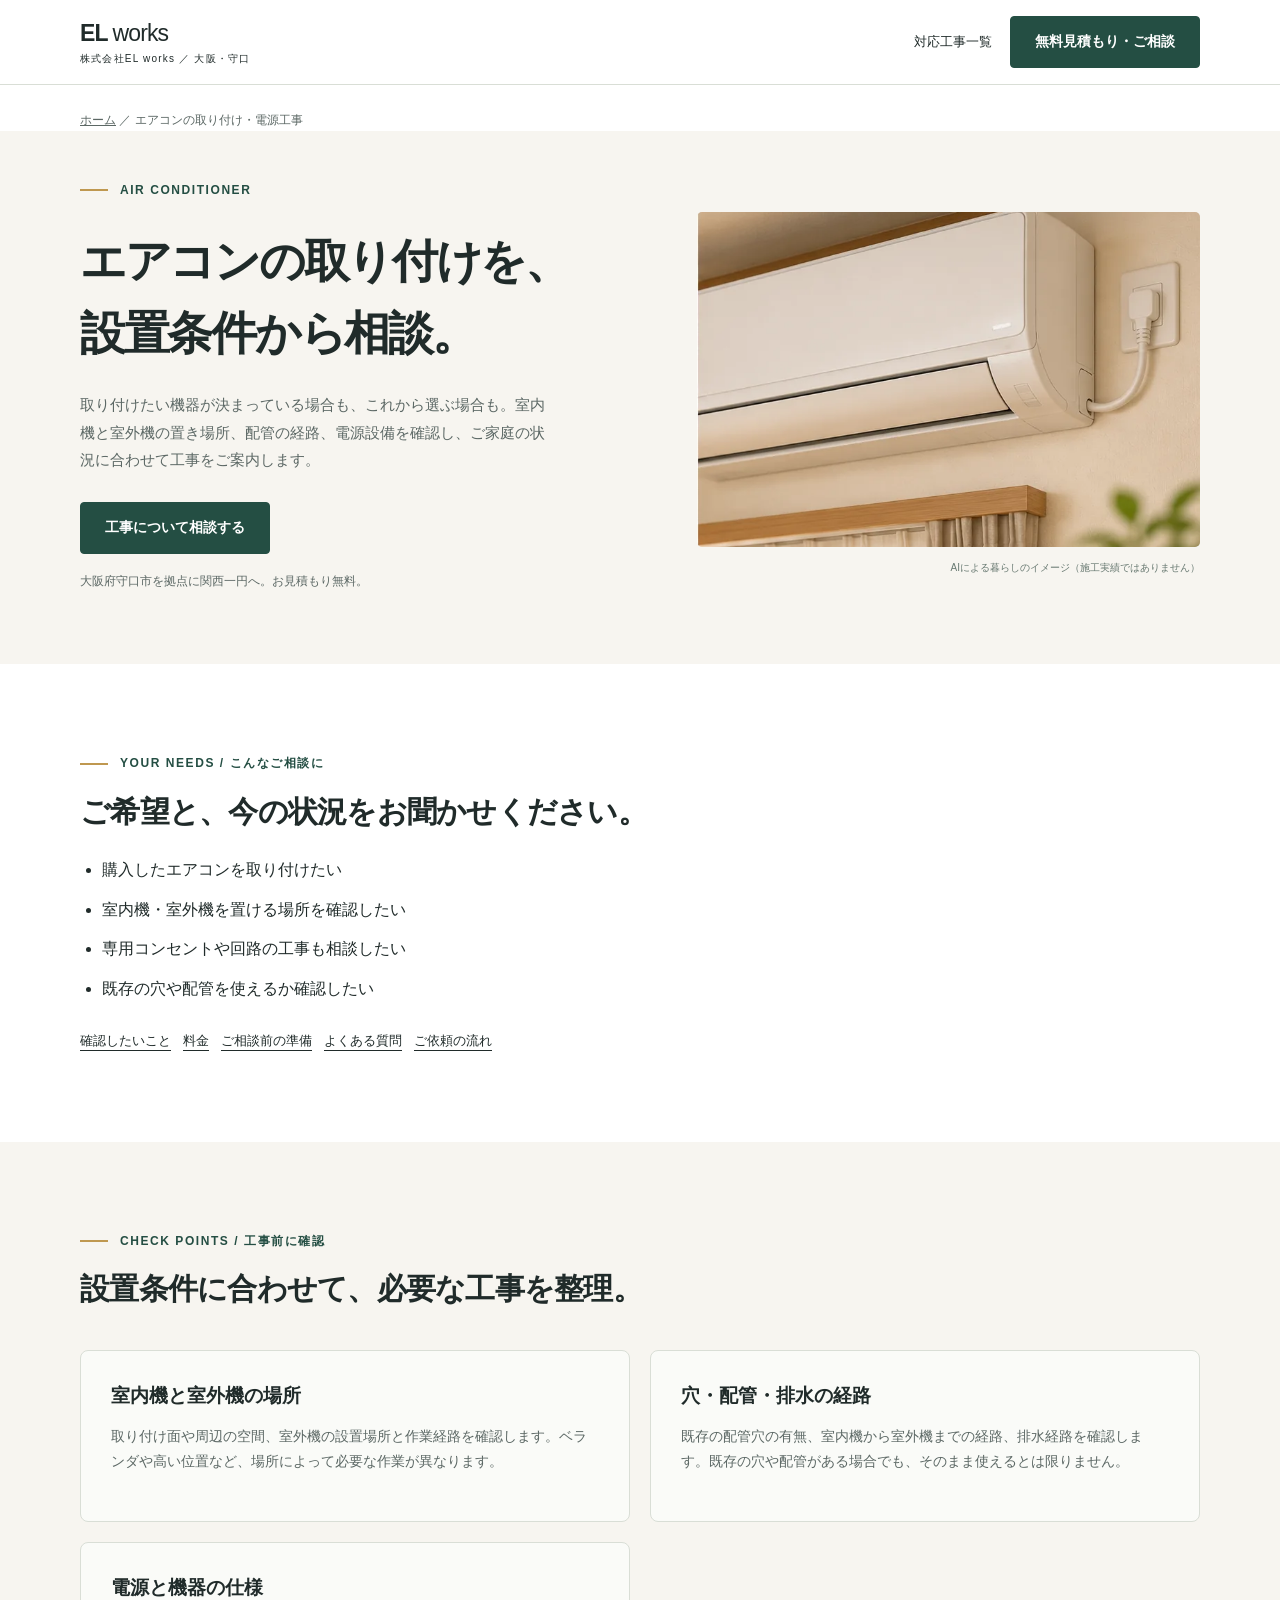
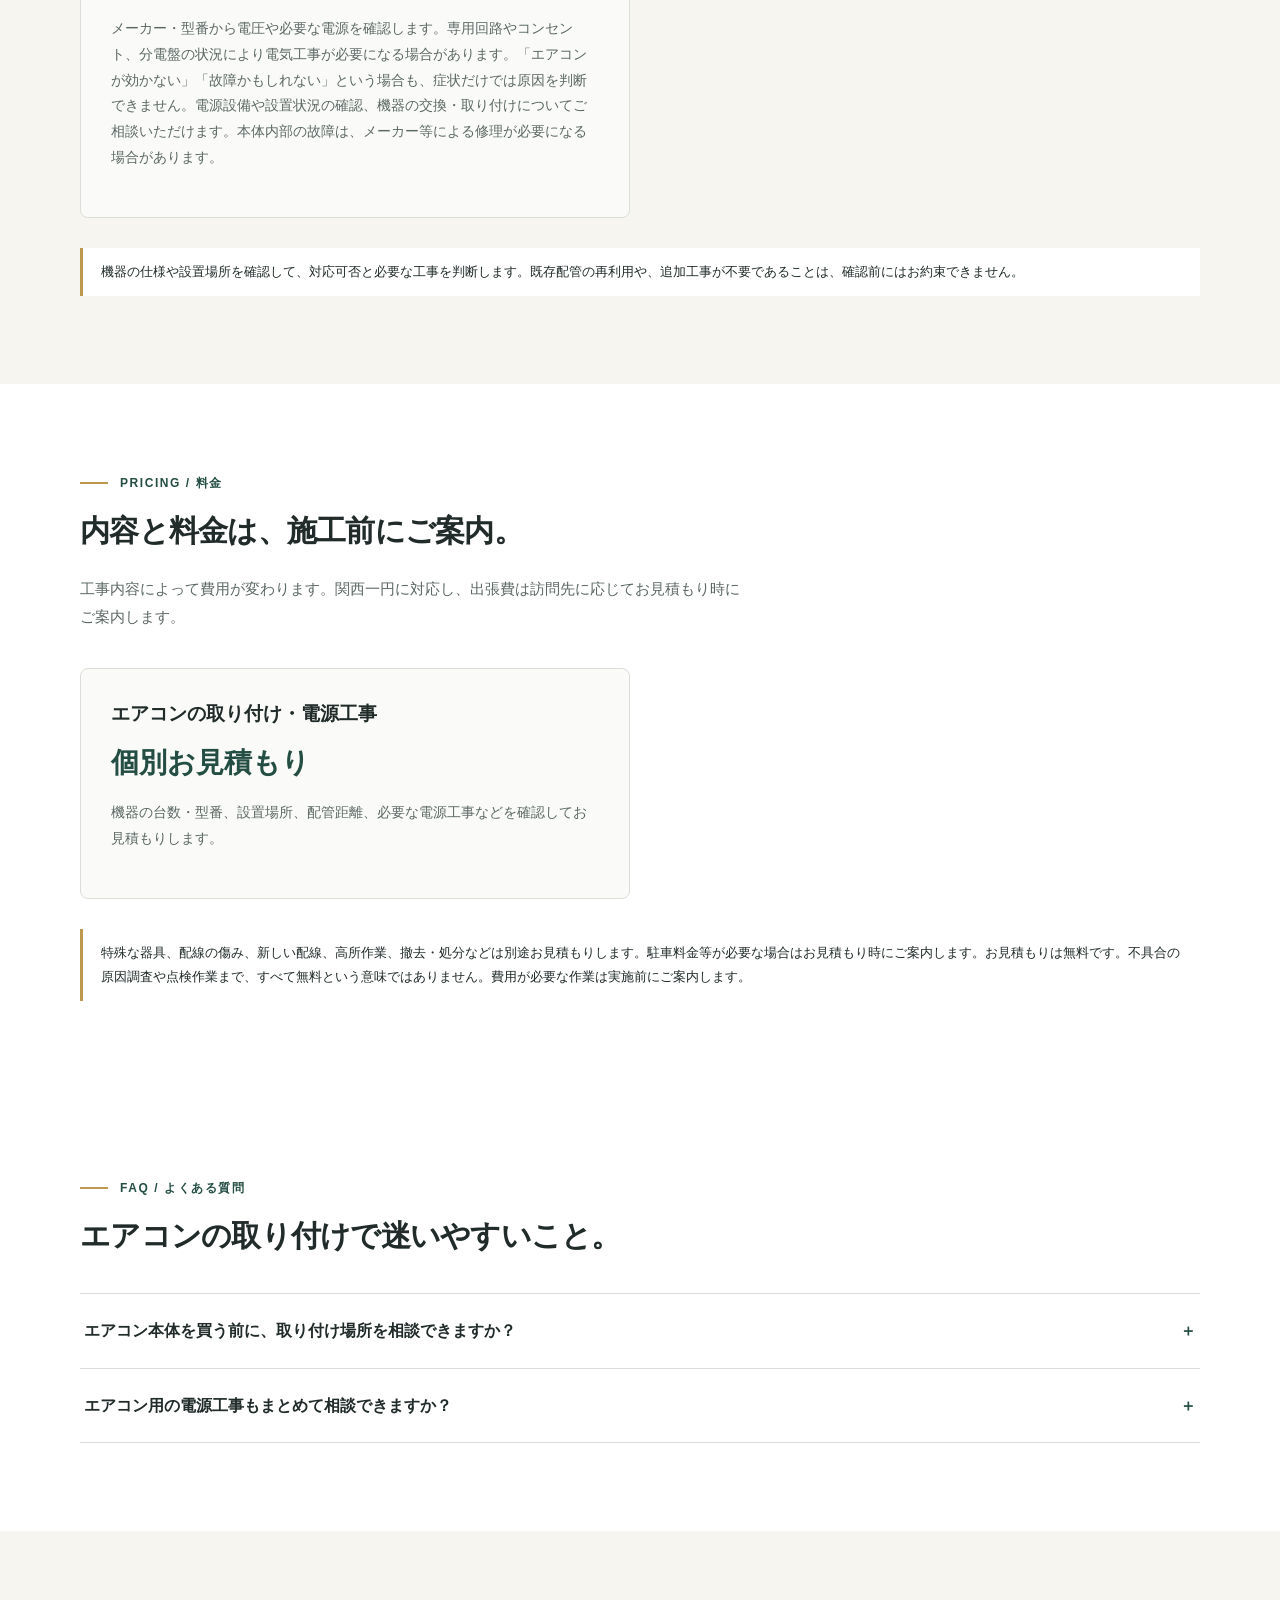
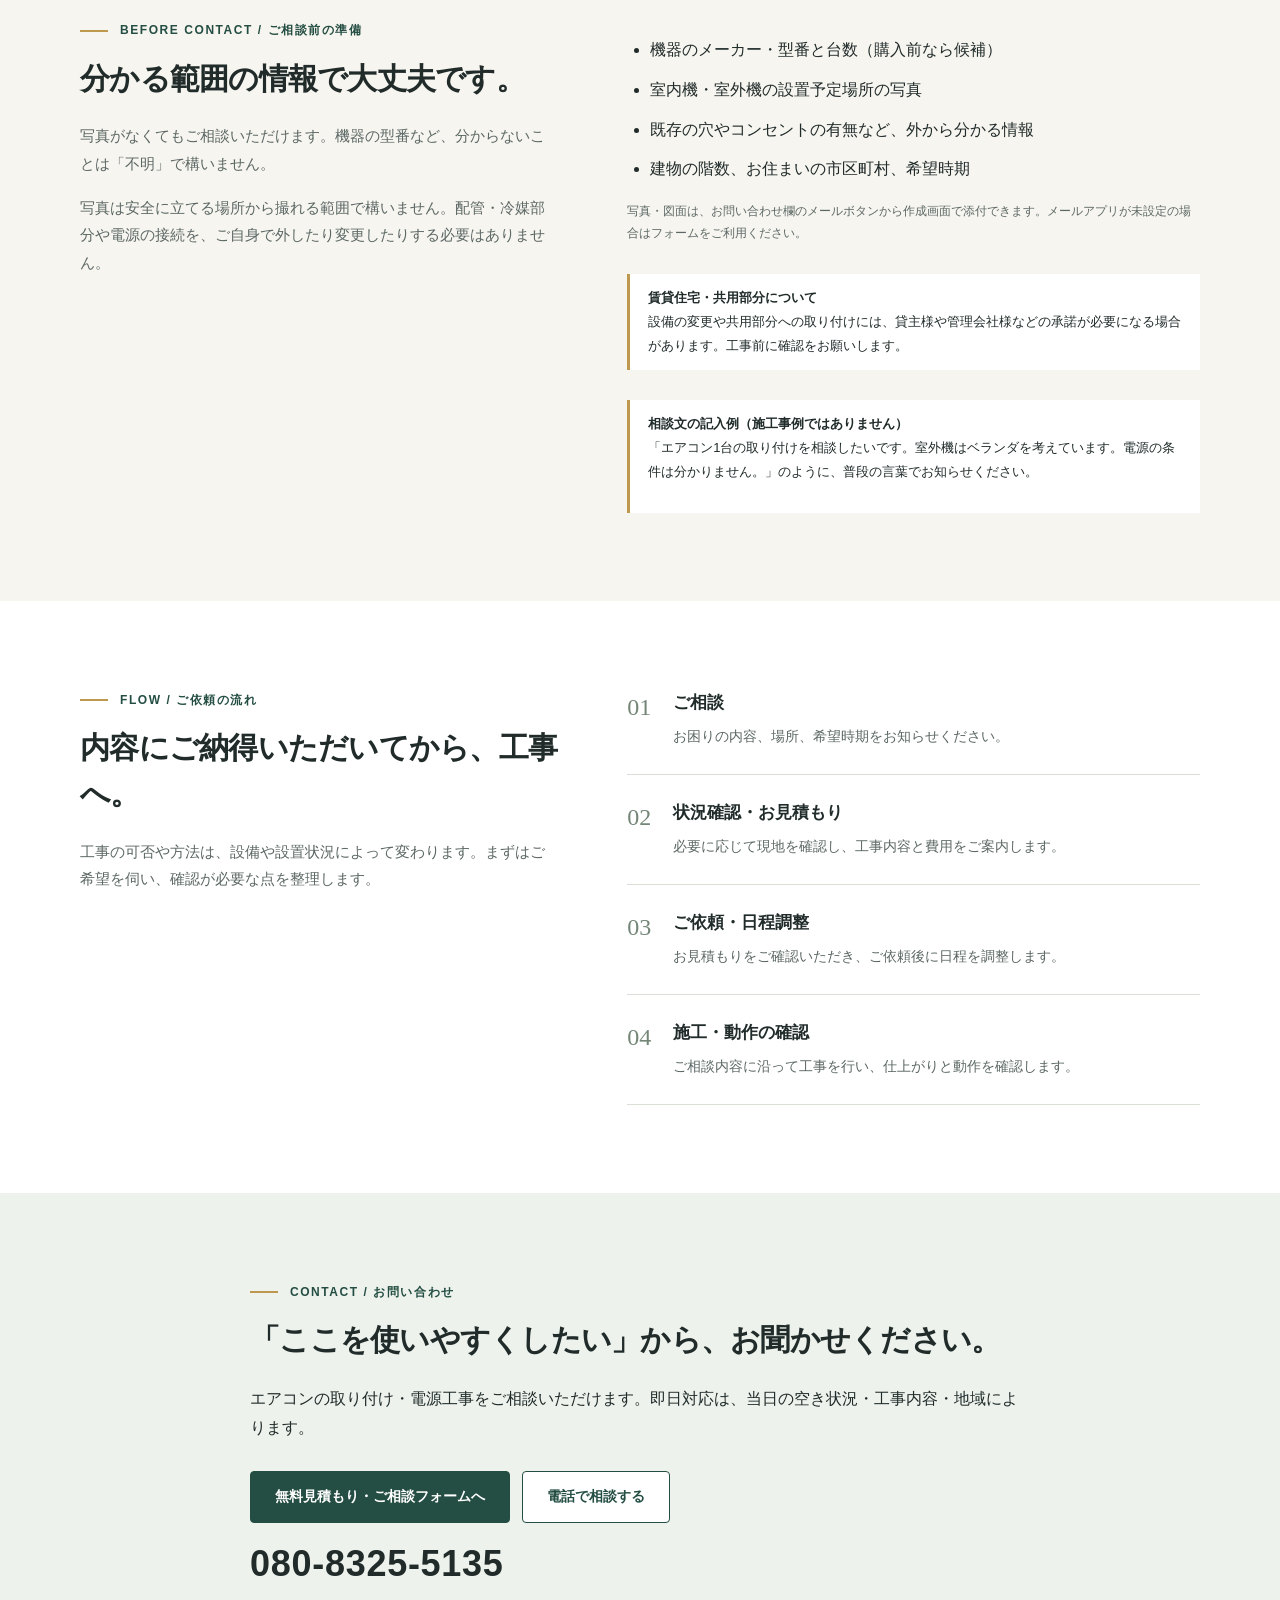
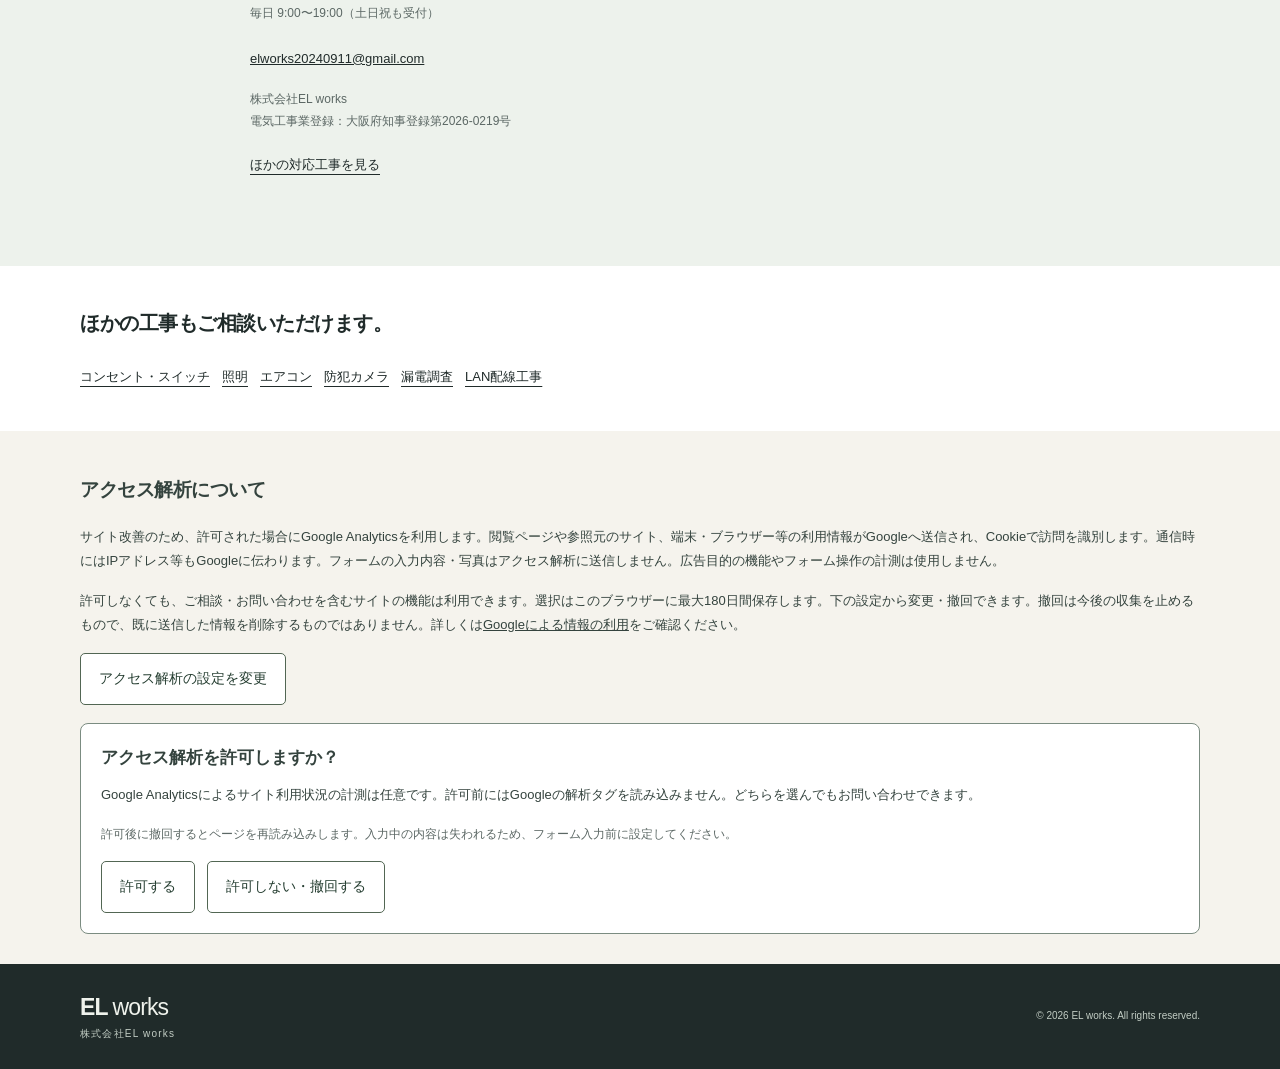
==== commit dc0f4d3b: "Align website hours with Google Maps: daily 09:00–19:00 including holidays" ====
--- a/services/air-conditioner/index.html
+++ b/services/air-conditioner/index.html
@@ -21,7 +21,7 @@
 <a class="skip" href="#main">本文へスキップ</a><header><div class="wrap header-row"><a class="brand" href="../../">EL <span>works</span><small>株式会社EL works ／ 大阪・守口</small></a><nav class="detail-nav" aria-label="メインナビゲーション"><a href="../../#services">対応工事一覧</a><a class="button" href="../../#contact">無料見積もり・ご相談</a></nav></div></header>
 <main id="main"><nav class="wrap breadcrumb" aria-label="パンくず"><a href="../../">ホーム</a> ／ <span aria-current="page">エアコンの取り付け・電源工事</span></nav><section class="detail-hero soft"><div class="wrap hero-grid"><div><div class="eyebrow">AIR CONDITIONER</div><h1>エアコンの取り付けを、<br>設置条件から相談。</h1><p class="lead">取り付けたい機器が決まっている場合も、これから選ぶ場合も。室内機と室外機の置き場所、配管の経路、電源設備を確認し、ご家庭の状況に合わせて工事をご案内します。</p><div class="actions"><a class="button" href="../../#contact">工事について相談する</a></div><p class="small">大阪府守口市を拠点に関西一円へ。お見積もり無料。</p></div><figure class="house"><div class="service-image-window"><img class="service-image ac-power" src="../../assets/services.webp" width="2172" height="724" alt="エアコンと電源コンセントのイメージ" fetchpriority="high"></div><figcaption class="illustration-label">AIによる暮らしのイメージ（施工実績ではありません）</figcaption></figure></div></section><section class="section"><div class="wrap"><div class="eyebrow">YOUR NEEDS / こんなご相談に</div><h2>ご希望と、今の状況をお聞かせください。</h2><ul class="detail-list"><li>購入したエアコンを取り付けたい</li><li>室内機・室外機を置ける場所を確認したい</li><li>専用コンセントや回路の工事も相談したい</li><li>既存の穴や配管を使えるか確認したい</li></ul><nav class="detail-section-nav" aria-label="ページ内案内"><a href="#points">確認したいこと</a><a href="#price">料金</a><a href="#prepare">ご相談前の準備</a><a href="#faq">よくある質問</a><a href="#flow">ご依頼の流れ</a></nav></div></section><section id="points" class="section soft"><div class="wrap"><div class="eyebrow">CHECK POINTS / 工事前に確認</div><h2>設置条件に合わせて、必要な工事を整理。</h2><div class="service-grid"><article class="service"><h3>室内機と室外機の場所</h3><p>取り付け面や周辺の空間、室外機の設置場所と作業経路を確認します。ベランダや高い位置など、場所によって必要な作業が異なります。</p></article><article class="service"><h3>穴・配管・排水の経路</h3><p>既存の配管穴の有無、室内機から室外機までの経路、排水経路を確認します。既存の穴や配管がある場合でも、そのまま使えるとは限りません。</p></article><article class="service"><h3>電源と機器の仕様</h3><p>メーカー・型番から電圧や必要な電源を確認します。専用回路やコンセント、分電盤の状況により電気工事が必要になる場合があります。「エアコンが効かない」「故障かもしれない」という場合も、症状だけでは原因を判断できません。電源設備や設置状況の確認、機器の交換・取り付けについてご相談いただけます。本体内部の故障は、メーカー等による修理が必要になる場合があります。</p></article></div><div class="note-box">機器の仕様や設置場所を確認して、対応可否と必要な工事を判断します。既存配管の再利用や、追加工事が不要であることは、確認前にはお約束できません。</div></div></section><section id="price" class="section"><div class="wrap"><div class="eyebrow">PRICING / 料金</div><h2>内容と料金は、施工前にご案内。</h2><p class="section-intro">工事内容によって費用が変わります。関西一円に対応し、出張費は訪問先に応じてお見積もり時にご案内します。</p><div class="service-grid"><article class="service"><h3>エアコンの取り付け・電源工事</h3><p class="price-value">個別お見積もり</p><p>機器の台数・型番、設置場所、配管距離、必要な電源工事などを確認してお見積もりします。</p></article></div><div class="note-box">特殊な器具、配線の傷み、新しい配線、高所作業、撤去・処分などは別途お見積もりします。駐車料金等が必要な場合はお見積もり時にご案内します。お見積もりは無料です。不具合の原因調査や点検作業まで、すべて無料という意味ではありません。費用が必要な作業は実施前にご案内します。</div></div></section><section id="faq" class="section"><div class="wrap"><div class="eyebrow">FAQ / よくある質問</div><h2>エアコンの取り付けで迷いやすいこと。</h2><div class="faq"><details><summary>エアコン本体を買う前に、取り付け場所を相談できますか？</summary><p>はい。設置したいお部屋、室外機を置く場所、候補の機器があれば型番をお知らせください。対応可否は設置条件を確認してご案内します。<a class="text-link" style="white-space:normal" href="#points">場所・配管・電源の確認事項</a>をご覧ください。</p></details><details><summary>エアコン用の電源工事もまとめて相談できますか？</summary><p>ご相談いただけます。機器の仕様と既存設備を確認し、取り付け作業と必要な電源工事を分けてお見積もりします。専用回路などについては<a class="text-link" style="white-space:normal" href="../outlet-switch/#types">コンセント・専用回路のご案内</a>もご覧ください。</p></details></div></div></section>
 <section id="prepare" class="section soft"><div class="wrap split"><div><div class="eyebrow">BEFORE CONTACT / ご相談前の準備</div><h2>分かる範囲の情報で大丈夫です。</h2><p class="section-intro">写真がなくてもご相談いただけます。機器の型番など、分からないことは「不明」で構いません。</p><p class="section-intro">写真は安全に立てる場所から撮れる範囲で構いません。配管・冷媒部分や電源の接続を、ご自身で外したり変更したりする必要はありません。</p></div><div><ul class="detail-list"><li>機器のメーカー・型番と台数（購入前なら候補）</li><li>室内機・室外機の設置予定場所の写真</li><li>既存の穴やコンセントの有無など、外から分かる情報</li><li>建物の階数、お住まいの市区町村、希望時期</li></ul><p class="small">写真・図面は、お問い合わせ欄のメールボタンから作成画面で添付できます。メールアプリが未設定の場合はフォームをご利用ください。</p><div class="note-box"><strong>賃貸住宅・共用部分について</strong><br>設備の変更や共用部分への取り付けには、貸主様や管理会社様などの承諾が必要になる場合があります。工事前に確認をお願いします。</div><div class="note-box"><strong>相談文の記入例（施工事例ではありません）</strong><p>「エアコン1台の取り付けを相談したいです。室外機はベランダを考えています。電源の条件は分かりません。」のように、普段の言葉でお知らせください。</p></div></div></div></section><section id="flow" class="section"><div class="wrap split"><div><div class="eyebrow">FLOW / ご依頼の流れ</div><h2>内容にご納得いただいてから、工事へ。</h2><p class="section-intro">工事の可否や方法は、設備や設置状況によって変わります。まずはご希望を伺い、確認が必要な点を整理します。</p></div><div class="steps"><div class="step"><div><h3>ご相談</h3><p>お困りの内容、場所、希望時期をお知らせください。</p></div></div><div class="step"><div><h3>状況確認・お見積もり</h3><p>必要に応じて現地を確認し、工事内容と費用をご案内します。</p></div></div><div class="step"><div><h3>ご依頼・日程調整</h3><p>お見積もりをご確認いただき、ご依頼後に日程を調整します。</p></div></div><div class="step"><div><h3>施工・動作の確認</h3><p>ご相談内容に沿って工事を行い、仕上がりと動作を確認します。</p></div></div></div></div></section>
-<section class="section contact"><div class="wrap detail-contact"><div class="eyebrow">CONTACT / お問い合わせ</div><h2>「ここを使いやすくしたい」から、お聞かせください。</h2><p>エアコンの取り付け・電源工事をご相談いただけます。即日対応は、当日の空き状況・工事内容・地域によります。</p><div class="actions"><a class="button" href="../../#contact">無料見積もり・ご相談フォームへ</a><a class="button secondary" href="tel:08083255135">電話で相談する</a></div><p><a class="phone" href="tel:08083255135">080-8325-5135</a><span class="small">平日 9:00〜19:00／土日 9:00〜19:00／祝日休み</span></p><p><a class="email" href="mailto:elworks20240911@gmail.com">elworks20240911@gmail.com</a></p><p class="small">株式会社EL works<br>電気工事業登録：大阪府知事登録第2026-0219号</p><a class="text-link" href="../../#services">ほかの対応工事を見る</a></div></section><section class="business"><div class="wrap"><h2>ほかの工事もご相談いただけます。</h2><nav class="detail-section-nav" aria-label="工事別の詳細ページ"><a href="../outlet-switch/">コンセント・スイッチ</a><a href="../lighting/">照明</a><a href="../air-conditioner/">エアコン</a><a href="../security-camera/">防犯カメラ</a><a href="../leakage-inspection/">漏電調査</a><a href="../lan-wiring/">LAN配線工事</a></nav></div></section></main>
+<section class="section contact"><div class="wrap detail-contact"><div class="eyebrow">CONTACT / お問い合わせ</div><h2>「ここを使いやすくしたい」から、お聞かせください。</h2><p>エアコンの取り付け・電源工事をご相談いただけます。即日対応は、当日の空き状況・工事内容・地域によります。</p><div class="actions"><a class="button" href="../../#contact">無料見積もり・ご相談フォームへ</a><a class="button secondary" href="tel:08083255135">電話で相談する</a></div><p><a class="phone" href="tel:08083255135">080-8325-5135</a><span class="small">毎日 9:00〜19:00（土日祝も受付）</span></p><p><a class="email" href="mailto:elworks20240911@gmail.com">elworks20240911@gmail.com</a></p><p class="small">株式会社EL works<br>電気工事業登録：大阪府知事登録第2026-0219号</p><a class="text-link" href="../../#services">ほかの対応工事を見る</a></div></section><section class="business"><div class="wrap"><h2>ほかの工事もご相談いただけます。</h2><nav class="detail-section-nav" aria-label="工事別の詳細ページ"><a href="../outlet-switch/">コンセント・スイッチ</a><a href="../lighting/">照明</a><a href="../air-conditioner/">エアコン</a><a href="../security-camera/">防犯カメラ</a><a href="../leakage-inspection/">漏電調査</a><a href="../lan-wiring/">LAN配線工事</a></nav></div></section></main>
 <section class="analytics-privacy" aria-labelledby="analytics-policy-title"><div class="wrap"><h2 id="analytics-policy-title">アクセス解析について</h2><p>サイト改善のため、許可された場合にGoogle Analyticsを利用します。閲覧ページや参照元のサイト、端末・ブラウザー等の利用情報がGoogleへ送信され、Cookieで訪問を識別します。通信時にはIPアドレス等もGoogleに伝わります。フォームの入力内容・写真はアクセス解析に送信しません。広告目的の機能やフォーム操作の計測は使用しません。</p><p>許可しなくても、ご相談・お問い合わせを含むサイトの機能は利用できます。選択はこのブラウザーに最大180日間保存します。下の設定から変更・撤回できます。撤回は今後の収集を止めるもので、既に送信した情報を削除するものではありません。詳しくは<a href="https://policies.google.com/technologies/partner-sites?hl=ja">Googleによる情報の利用</a>をご確認ください。</p><button type="button" class="analytics-choice" id="analytics-settings">アクセス解析の設定を変更</button><span id="analytics-status" role="status"></span><noscript><p>JavaScriptが無効のためアクセス解析は動作しません。</p></noscript><div id="analytics-panel" class="analytics-panel" aria-labelledby="analytics-choice-title" hidden><h3 id="analytics-choice-title">アクセス解析を許可しますか？</h3><p>Google Analyticsによるサイト利用状況の計測は任意です。許可前にはGoogleの解析タグを読み込みません。どちらを選んでもお問い合わせできます。</p><p class="small">許可後に撤回するとページを再読み込みします。入力中の内容は失われるため、フォーム入力前に設定してください。</p><div class="analytics-actions"><button type="button" class="analytics-choice" id="analytics-accept">許可する</button><button type="button" class="analytics-choice" id="analytics-decline">許可しない・撤回する</button></div></div></div></section>
 <footer><div class="wrap footer-row"><a class="brand" href="../../">EL <span>works</span><small>株式会社EL works</small></a><small>© 2026 EL works. All rights reserved.</small></div></footer><div class="mobile-cta"><a class="button secondary" href="tel:08083255135">電話で相談</a><a class="button" href="../../#contact">無料見積もり・ご相談</a></div><script src="../../assets/analytics-consent.js" defer></script>
 </body></html>
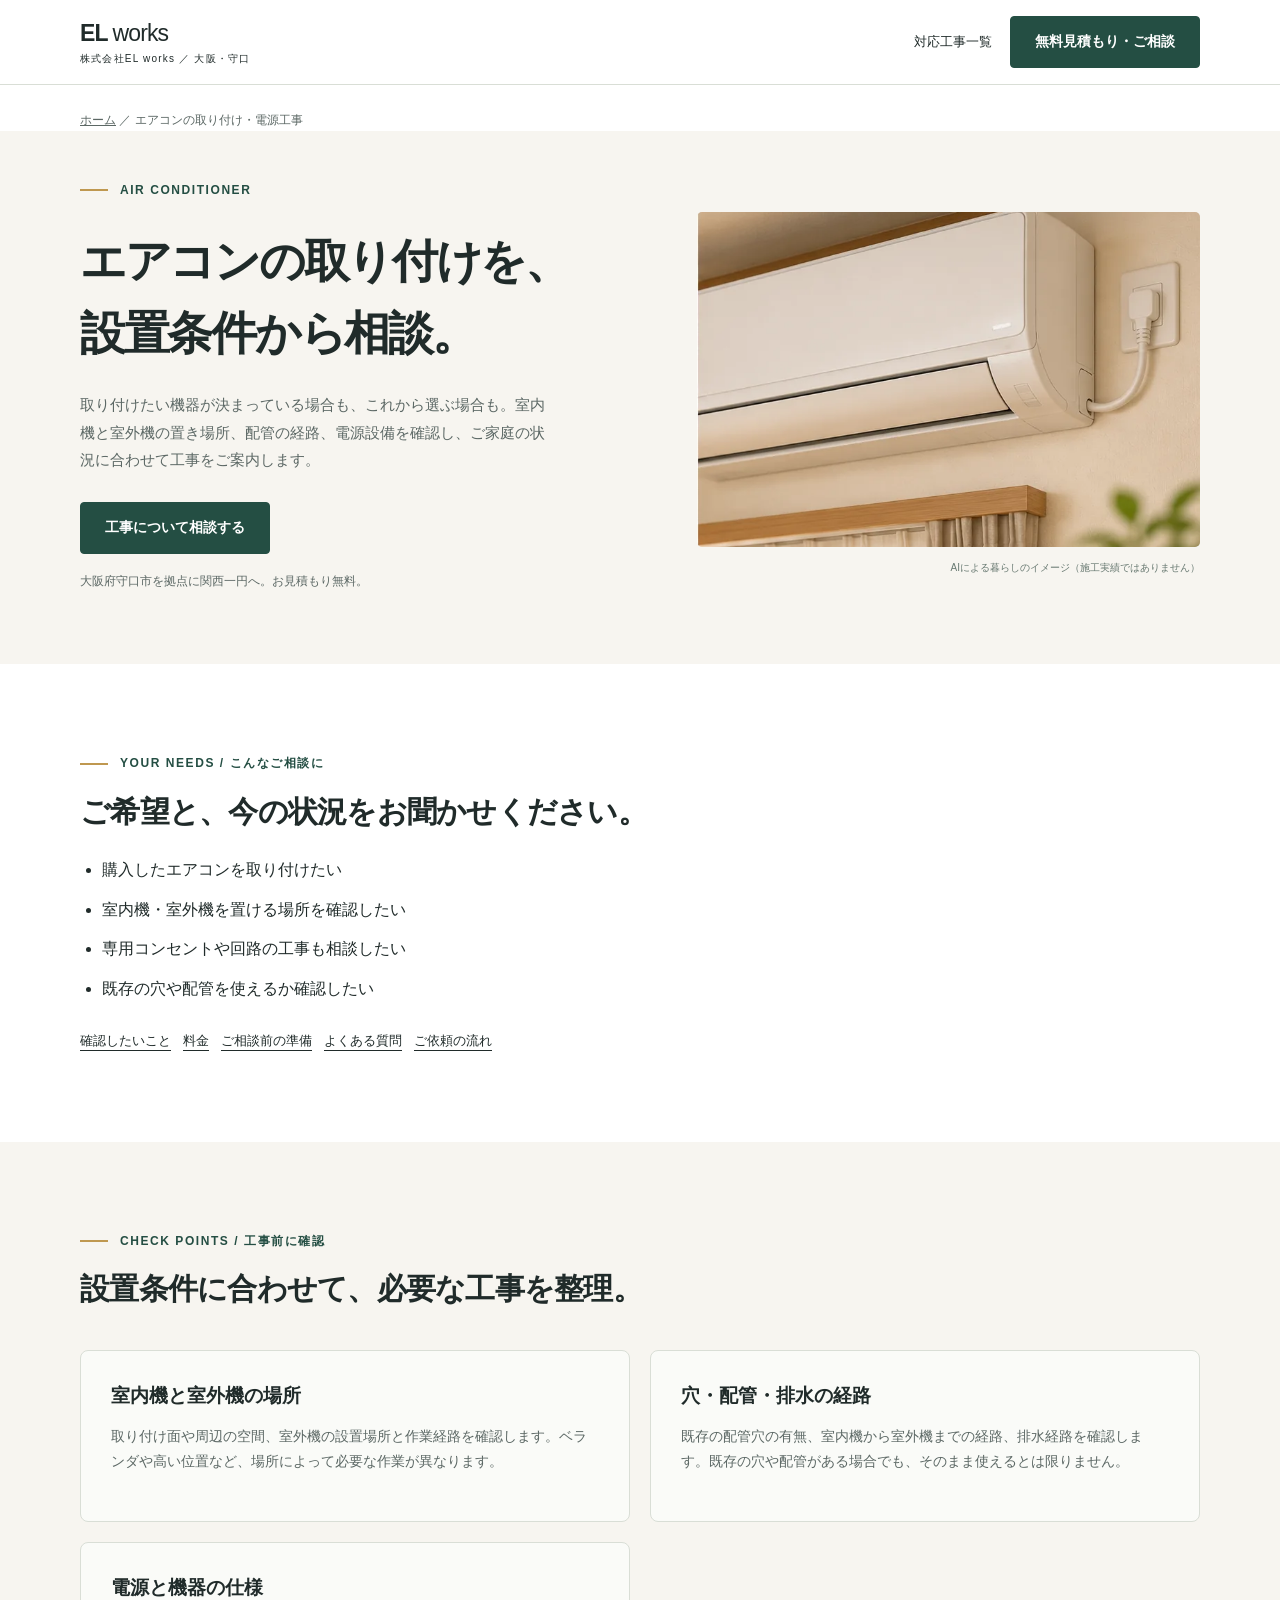
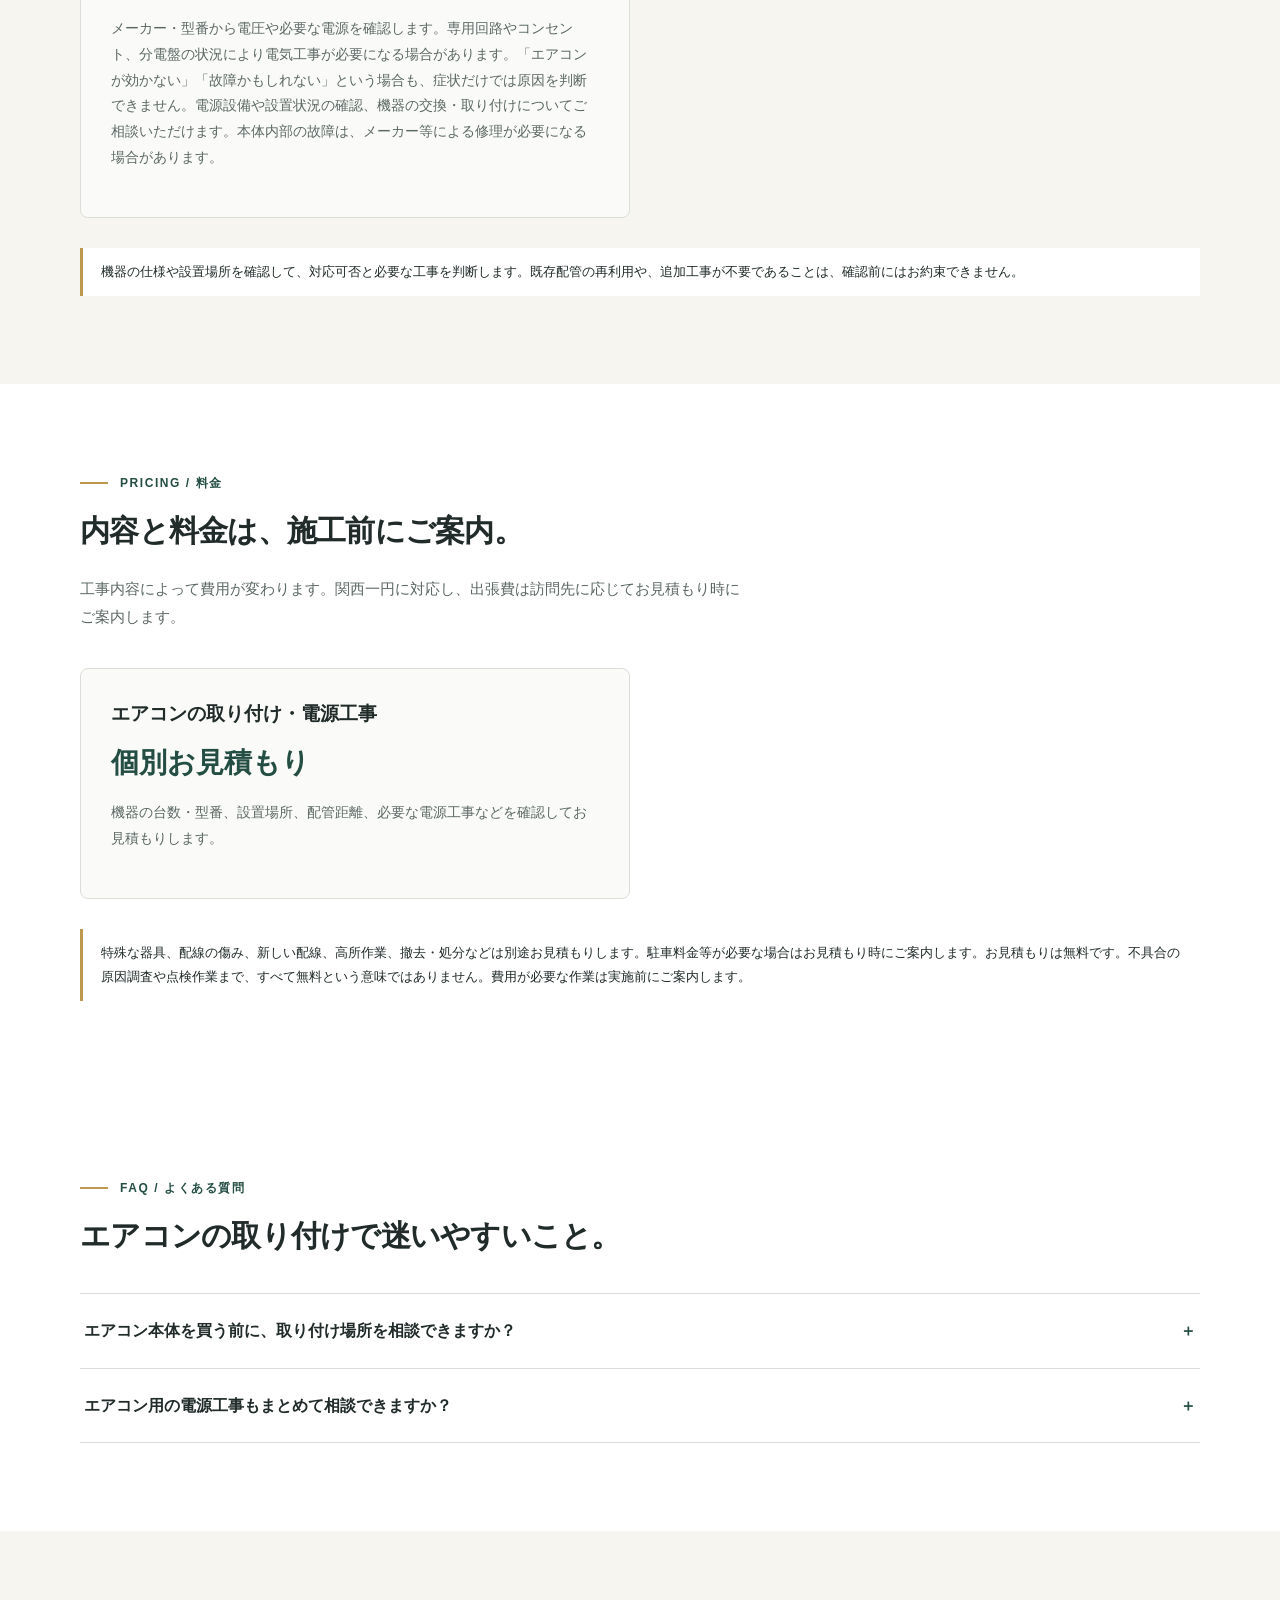
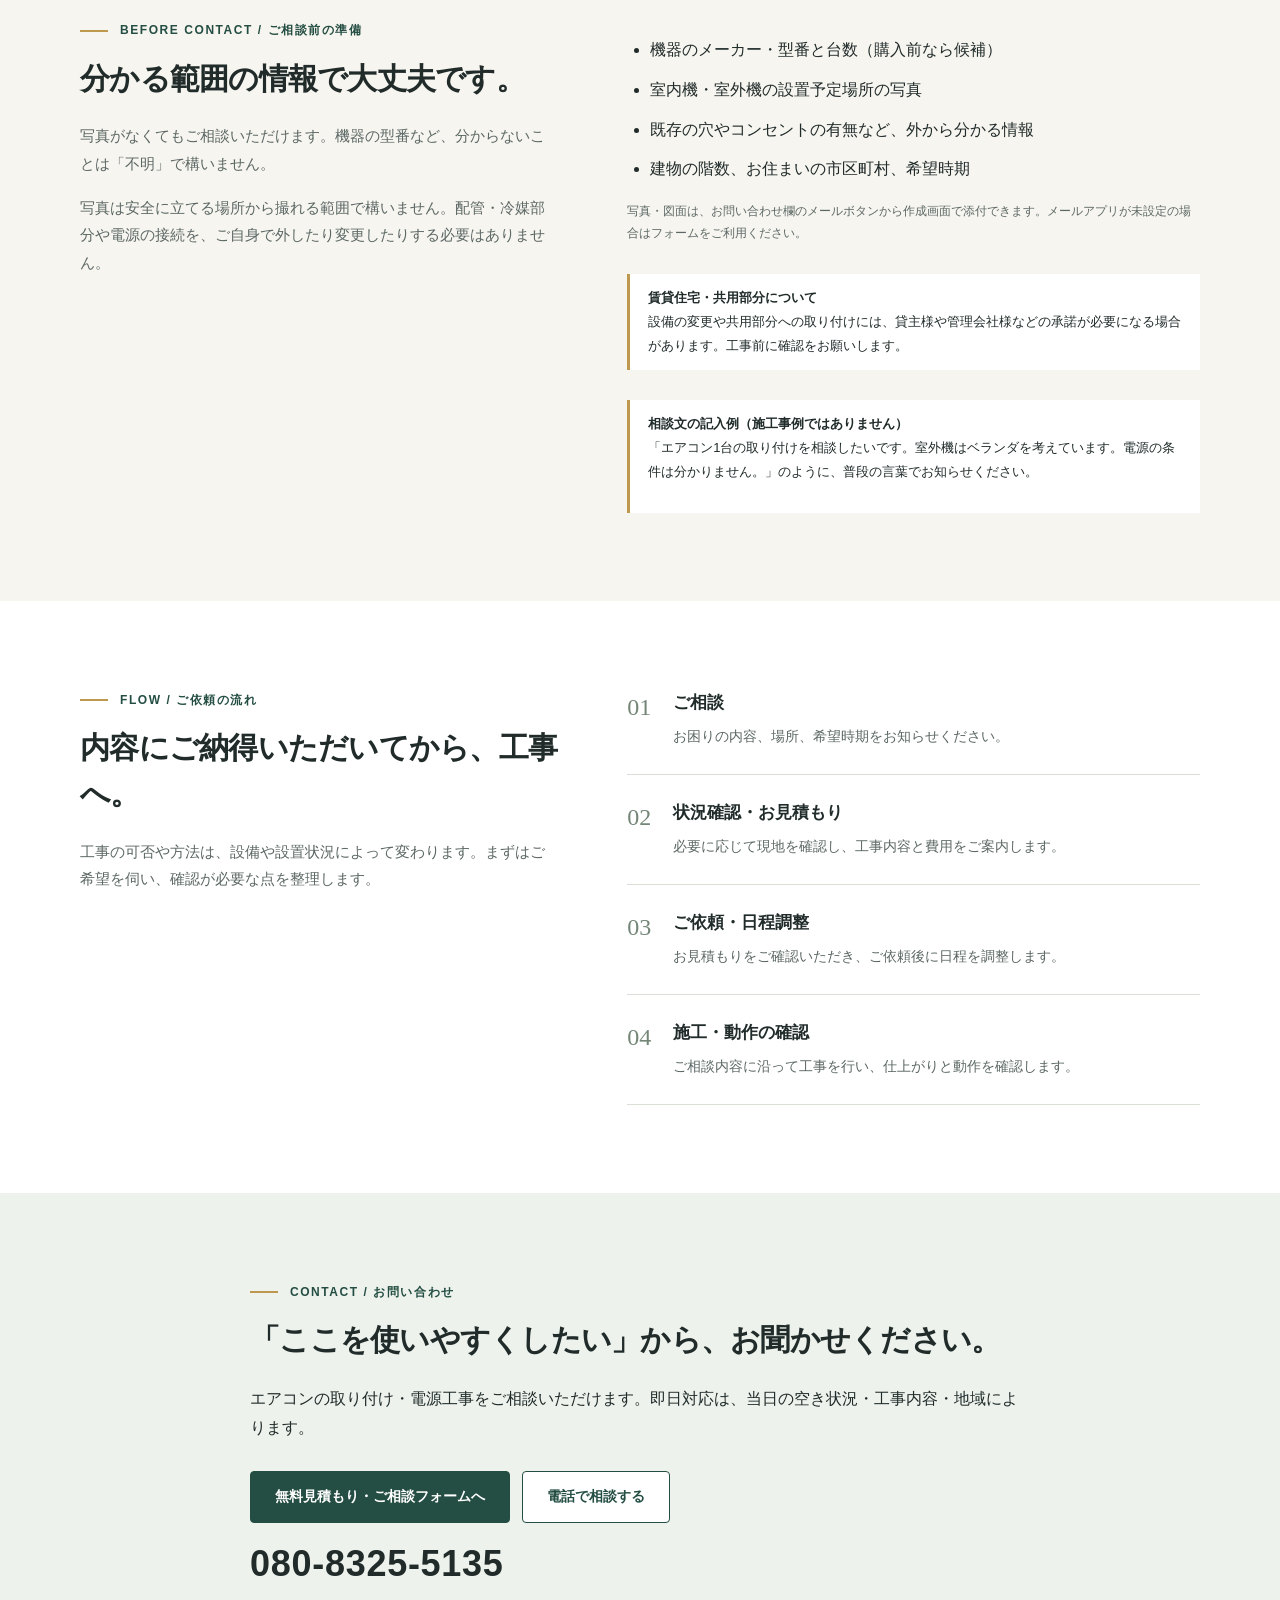
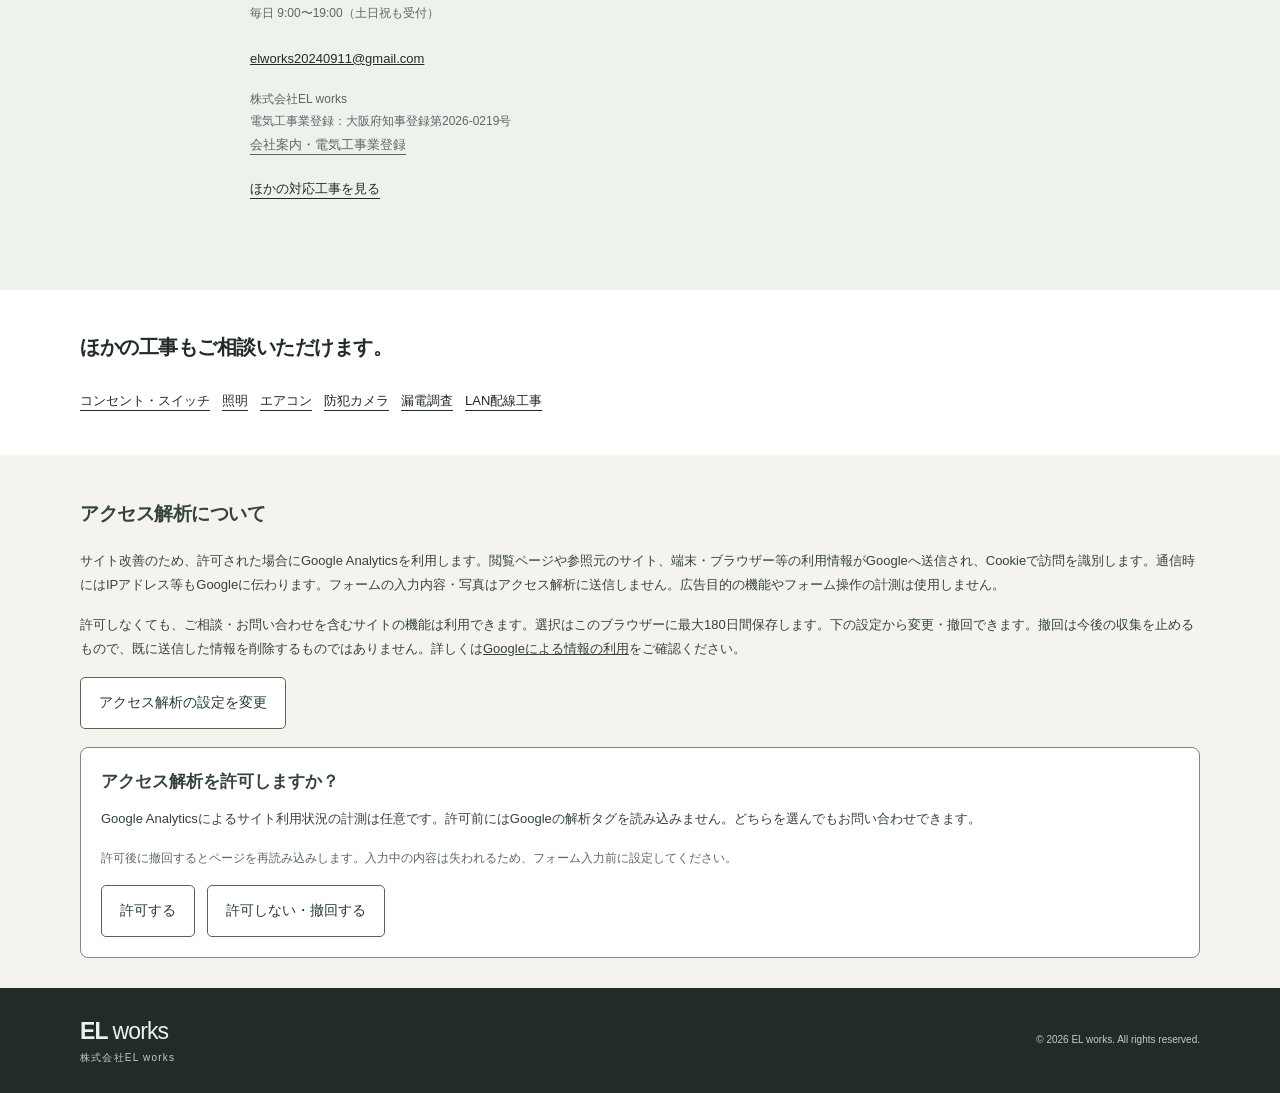
==== commit add7b992: "Link service pages to company details and record actual sitemap update dates" ====
--- a/services/air-conditioner/index.html
+++ b/services/air-conditioner/index.html
@@ -1,8 +1,8 @@
 <!doctype html><html lang="ja"><head><meta charset="UTF-8"><meta name="viewport" content="width=device-width,initial-scale=1"><meta name="theme-color" content="#f7f5f0">
-<title>エアコン取り付け・専用電源工事｜大阪・守口のEL works</title>
-<meta name="description" content="ご家庭のエアコン取り付け、専用回路・電源のご相談。室内機・室外機の場所、配管経路、機器の型番を確認して個別にお見積もりします。">
+<title>守口市のエアコン取り付け・専用電源工事｜EL works</title>
+<meta name="description" content="守口市を拠点に、ご家庭のエアコン取り付け・専用回路・電源工事をご相談いただけます。室内機・室外機の場所、配管経路、機器の型番を確認して個別にお見積もり。購入済み機器の設置条件もご案内します。">
 <meta name="robots" content="index,follow"><link rel="canonical" href="https://elworks20240911-design.github.io/moriguchi-denki/services/air-conditioner/">
-<meta property="og:type" content="website"><meta property="og:title" content="エアコンの取り付け・電源工事｜株式会社EL works"><meta property="og:description" content="ご家庭のエアコン取り付け、専用回路・電源のご相談。室内機・室外機の場所、配管経路、機器の型番を確認して個別にお見積もりします。"><meta property="og:url" content="https://elworks20240911-design.github.io/moriguchi-denki/services/air-conditioner/">
+<meta property="og:type" content="website"><meta property="og:title" content="守口市のエアコン取り付け・専用電源工事｜EL works"><meta property="og:description" content="守口市を拠点に、ご家庭のエアコン取り付け・専用回路・電源工事をご相談いただけます。室内機・室外機の場所、配管経路、機器の型番を確認して個別にお見積もり。購入済み機器の設置条件もご案内します。"><meta property="og:url" content="https://elworks20240911-design.github.io/moriguchi-denki/services/air-conditioner/">
 <meta name="google-site-verification" content="jDXCpLcrvpKCmT8QliZT_hhDqU6vRM1k01H9-Um8P-w" />
 <meta name="google-site-verification" content="kfbMzVSPCMZW7QpnL0a0h1LobddIkyJ2NBtsniwMKbU" />
 <style>:root{--ink:#202b2a;--muted:#5c6865;--paper:#f7f5f0;--green:#244e43;--line:#d9ded6;--gold:#bf9850}*{box-sizing:border-box}html{scroll-behavior:smooth;scroll-padding-top:90px}body{margin:0;color:var(--ink);background:white;font-family:"Noto Sans CJK JP","Noto Sans JP","Yu Gothic",sans-serif;line-height:1.85}a{color:inherit;text-decoration:none}button,input,textarea{font:inherit}button,a,input,textarea{touch-action:manipulation}a:focus-visible,button:focus-visible,input:focus-visible,textarea:focus-visible,summary:focus-visible{outline:3px solid #b1812b;outline-offset:4px}.wrap{width:min(1120px,calc(100% - 48px));margin:auto}.skip{position:fixed;top:-100px;z-index:100;background:white;padding:10px}.skip:focus{top:10px}header{position:sticky;top:0;background:rgba(255,255,255,.98);z-index:20;border-bottom:1px solid var(--line)}.header-row{height:84px;display:flex;align-items:center;justify-content:space-between;gap:24px}.brand{font-size:23px;font-weight:800;letter-spacing:-.04em;line-height:1.15}.brand small{display:block;font-size:10px;letter-spacing:.12em;font-weight:500;margin-top:7px}.brand span{font-weight:400}.nav-links{display:flex;align-items:center;gap:24px;font-size:13px;font-weight:700}.button{display:inline-flex;justify-content:center;align-items:center;gap:20px;min-height:52px;padding:12px 24px;border:1px solid var(--green);border-radius:4px;font-weight:700;font-size:14px;cursor:pointer;background:var(--green);color:white;transition:background .2s}.button:hover{background:#163a31}.button.secondary{background:white;color:var(--green)}.button.secondary:hover{background:#edf2ec}.menu-button{display:none}.hero{background:var(--paper);padding:76px 0 68px;overflow:hidden}.hero-grid{display:grid;grid-template-columns:1.13fr 1fr;gap:48px;align-items:center}.eyebrow{display:flex;gap:12px;align-items:center;font-size:12px;letter-spacing:.13em;font-weight:700;color:var(--green)}.eyebrow:before{content:"";display:block;width:28px;height:2px;background:var(--gold)}h1{font-size:clamp(32px,3.2vw,47px);line-height:1.55;letter-spacing:-.05em;margin:25px 0 22px}h1 span{white-space:nowrap}p{margin:0 0 16px}.lead{font-size:15px;color:var(--muted);max-width:470px}.actions{display:flex;flex-wrap:wrap;gap:12px;margin:28px 0 16px}.small{font-size:12px;color:var(--muted)}.pills{display:flex;gap:10px;flex-wrap:wrap;margin:24px 0 0}.pill{font-size:12px;padding:5px 12px;border:1px solid #ccd4ca;border-radius:30px;background:#fff}.house{position:relative;padding:24px 0}.house svg{display:block;width:100%;height:auto}.illustration-label{display:block;text-align:right;font-size:10px;letter-spacing:.12em;color:#687971}.trust{border-bottom:1px solid var(--line)}.trust-grid{display:grid;grid-template-columns:repeat(3,1fr);padding:25px 0}.trust-item{border-right:1px solid var(--line);padding:0 24px;font-size:13px;color:var(--muted)}.trust-item:first-child{padding-left:0}.trust-item:last-child{border:0}.trust-item strong{display:block;font-size:19px;color:var(--ink);margin-bottom:4px}.section{padding:88px 0}h2{font-size:30px;line-height:1.55;letter-spacing:-.025em;margin:14px 0 20px}h3{font-size:19px;line-height:1.6;margin:0 0 12px}.section-intro{max-width:660px;color:var(--muted);font-size:15px}.service-grid{display:grid;grid-template-columns:repeat(2,1fr);gap:20px;margin-top:38px}.service{padding:30px;background:#fafbf8;border:1px solid var(--line);border-radius:8px;position:relative}.number{font-family:Georgia,serif;font-size:26px;color:#8a9a8b;margin-bottom:20px;display:block}.service p{color:var(--muted);font-size:14px}.service .examples{border-top:1px solid var(--line);padding-top:15px;font-size:12px;margin:20px 0 0;color:var(--green)}.soft{background:var(--paper)}.split{display:grid;grid-template-columns:1fr 1.2fr;gap:70px}.steps{counter-reset:step}.step{display:flex;gap:22px;border-bottom:1px solid var(--line);padding:24px 0}.step:first-child{padding-top:0}.step:before{counter-increment:step;content:"0" counter(step);font:24px Georgia,serif;color:#738677;padding-top:5px}.step p{font-size:14px;color:var(--muted);margin:0}.step h3{font-size:17px;margin-bottom:8px}.note-box{border-left:3px solid var(--gold);padding:12px 18px;margin-top:30px;font-size:13px;background:#fff}.faq{margin-top:34px}details{border-top:1px solid var(--line);padding:0 4px}details:last-child{border-bottom:1px solid var(--line)}summary{cursor:pointer;list-style:none;padding:22px 36px 22px 0;font-weight:700;position:relative;font-size:16px}summary:after{content:"＋";position:absolute;right:0;color:var(--green)}details[open] summary:after{content:"−"}details p{max-width:850px;font-size:14px;color:var(--muted);padding-bottom:16px}summary::-webkit-details-marker{display:none}.company-list{margin:0}.company-list div{display:grid;grid-template-columns:130px 1fr;gap:12px;border-bottom:1px solid var(--line);padding:17px 0;font-size:14px}.company-list dt{color:var(--muted)}.company-list dd{margin:0}.contact{background:#edf2ec}.contact-grid{display:grid;grid-template-columns:1fr 1.1fr;gap:70px}.phone{display:block;font-size:clamp(26px,3vw,36px);font-weight:700;letter-spacing:.02em;line-height:1.4;margin:8px 0}.phone-label{font-size:12px;margin:30px 0 0}.email{font-size:13px;text-decoration:underline;overflow-wrap:anywhere}.contact-form{background:white;padding:32px;border:1px solid var(--line);border-radius:8px}.field{margin:20px 0}.field label{display:block;font-size:13px;font-weight:700;margin-bottom:7px}.required{font-size:10px;color:var(--green);border:1px solid #c6d5c7;border-radius:2px;padding:1px 5px;margin-left:8px}input,textarea{display:block;width:100%;min-width:0;border:1px solid #b9c5ba;background:#fcfdfa;border-radius:3px;padding:12px;font-size:14px;color:var(--ink)}textarea{min-height:140px;resize:vertical}input::placeholder,textarea::placeholder{color:#768076}.contact-form .button{width:100%}.form-note{font-size:11px;color:var(--muted);margin:16px 0 0;line-height:1.8}.form-note a{text-decoration:underline}.business{padding:42px 0}.business-row{display:flex;align-items:center;justify-content:space-between;gap:30px}.business h2{font-size:20px;margin:0 0 8px}.business p{font-size:13px;color:var(--muted);margin:0}.text-link{text-decoration:underline;text-underline-offset:5px;font-size:13px;white-space:nowrap}footer{background:var(--ink);color:#eff2ec;padding:30px 0}.footer-row{display:flex;justify-content:space-between;align-items:center;gap:20px}footer small{font-size:10px;color:#c2cdc4}.mobile-cta{display:none}@media(min-width:1001px){.nav-links[hidden]{display:flex}}@media(max-width:1000px){.nav-links{gap:15px}.hero-grid{gap:20px}.split,.contact-grid{gap:40px}h1{font-size:36px}.trust-item{padding:0 15px}}@media(max-width:1000px){.wrap{width:calc(100% - 36px)}.header-row{height:70px}.brand{font-size:21px}.menu-button{display:block;background:white;border:1px solid var(--line);border-radius:3px;padding:7px 12px;color:var(--ink);font-size:12px}.nav-links{position:absolute;top:70px;left:0;width:100%;background:white;padding:20px;display:flex;flex-direction:column;border-bottom:1px solid var(--line);box-shadow:0 12px 15px #10251b10}.nav-links[hidden]{display:none}.hero{padding:42px 0 35px}.hero-grid{grid-template-columns:1fr;gap:6px}h1{font-size:clamp(29px,7.7vw,45px);margin:20px 0;line-height:1.55}.lead{font-size:14px}.house{max-width:470px;width:100%;margin:auto;padding:16px 12px 0}.actions{margin:24px 0 12px;gap:8px}.actions .button{padding:12px 16px;font-size:13px;flex:1;white-space:nowrap}.pills{gap:7px;margin-top:20px}.pill{font-size:11px;padding:4px 10px}.trust-grid{padding:22px 0;grid-template-columns:1fr}.trust-item,.trust-item:first-child{padding:13px 0;border:0;border-bottom:1px solid var(--line);display:flex;gap:18px;align-items:center;font-size:11px}.trust-item strong{font-size:16px;min-width:124px;margin:0}.trust-item:last-child{padding-bottom:0}.trust-item:first-child{padding-top:0}.section{padding:56px 0}h2{font-size:25px}.section-intro{font-size:14px}.service-grid{grid-template-columns:1fr;gap:14px;margin-top:26px}.service{padding:24px}.number{margin-bottom:12px}.split,.contact-grid{grid-template-columns:1fr;gap:30px}.note-box{margin-top:20px}.step{gap:18px}.contact-form{padding:24px 20px}.company-list div{grid-template-columns:95px 1fr;font-size:13px;gap:8px}.business-row{display:block}.business .text-link{display:inline-block;margin-top:16px}.footer-row{display:block}footer small{display:block;margin-top:15px}footer{padding-bottom:95px}.mobile-cta{position:fixed;bottom:0;left:0;right:0;padding:10px 18px max(10px,env(safe-area-inset-bottom));background:#fffffff2;border-top:1px solid var(--line);display:flex;gap:8px;z-index:19}.mobile-cta .button{flex:1;padding:8px;font-size:12px;min-height:44px}summary{font-size:14px}.illustration-label{font-size:9px}}@media(prefers-reduced-motion:reduce){html{scroll-behavior:auto}*{transition:none!important}}
@@ -17,11 +17,12 @@
 .email-consult{margin-top:24px;min-width:0}.email-consult .button{max-width:100%;white-space:normal;text-align:center;overflow-wrap:anywhere}.email-consult .small{margin:12px 0 8px}
 .detail-nav{display:flex;align-items:center;gap:18px;font-size:13px}.breadcrumb{padding-top:24px;font-size:12px;color:var(--muted)}.breadcrumb a{text-decoration:underline}.detail-hero{padding:48px 0 56px}.detail-hero h1{font-size:clamp(30px,4vw,46px)}.detail-image{display:block;width:100%;height:auto;border-radius:8px}.detail-list{padding-left:1.4em}.detail-list li{margin:10px 0}.detail-contact{max-width:780px}.detail-contact .actions{gap:12px}.detail-section-nav{display:flex;flex-wrap:wrap;gap:12px;margin-top:26px}.detail-section-nav a{font-size:13px;text-decoration:underline;text-underline-offset:5px}@media(max-width:600px){.detail-nav{gap:12px}.detail-nav .button{padding:9px 12px;font-size:12px}.detail-nav>a:first-child{display:none}.detail-hero{padding:28px 0 40px}.detail-contact .actions .button{white-space:normal}.header-row{gap:12px}}</style><script type="application/ld+json">{"@context": "https://schema.org", "@type": "BreadcrumbList", "itemListElement": [{"@type": "ListItem", "position": 1, "name": "ホーム", "item": "https://elworks20240911-design.github.io/moriguchi-denki/"}, {"@type": "ListItem", "position": 2, "name": "エアコンの取り付け・電源工事", "item": "https://elworks20240911-design.github.io/moriguchi-denki/services/air-conditioner/"}]}</script><link rel="stylesheet" href="../../assets/analytics-consent.css">
 <meta name="referrer" content="no-referrer">
+<script type="application/ld+json">{"@context":"https://schema.org","@type":"Service","@id":"https://elworks20240911-design.github.io/moriguchi-denki/services/air-conditioner/#service","name":"エアコンの取り付け・専用回路・電源工事","serviceType":"エアコンの取り付け・専用回路・電源工事","url":"https://elworks20240911-design.github.io/moriguchi-denki/services/air-conditioner/","description":"守口市を拠点に、ご家庭のエアコン取り付け・専用回路・電源工事をご相談いただけます。室内機・室外機の場所、配管経路、機器の型番を確認して個別にお見積もり。購入済み機器の設置条件もご案内します。","provider":{"@type":"Electrician","@id":"https://elworks20240911-design.github.io/moriguchi-denki/#business","name":"株式会社EL works","url":"https://elworks20240911-design.github.io/moriguchi-denki/"},"areaServed":["大阪府","関西一円"]}</script>
 </head><body>
 <a class="skip" href="#main">本文へスキップ</a><header><div class="wrap header-row"><a class="brand" href="../../">EL <span>works</span><small>株式会社EL works ／ 大阪・守口</small></a><nav class="detail-nav" aria-label="メインナビゲーション"><a href="../../#services">対応工事一覧</a><a class="button" href="../../#contact">無料見積もり・ご相談</a></nav></div></header>
 <main id="main"><nav class="wrap breadcrumb" aria-label="パンくず"><a href="../../">ホーム</a> ／ <span aria-current="page">エアコンの取り付け・電源工事</span></nav><section class="detail-hero soft"><div class="wrap hero-grid"><div><div class="eyebrow">AIR CONDITIONER</div><h1>エアコンの取り付けを、<br>設置条件から相談。</h1><p class="lead">取り付けたい機器が決まっている場合も、これから選ぶ場合も。室内機と室外機の置き場所、配管の経路、電源設備を確認し、ご家庭の状況に合わせて工事をご案内します。</p><div class="actions"><a class="button" href="../../#contact">工事について相談する</a></div><p class="small">大阪府守口市を拠点に関西一円へ。お見積もり無料。</p></div><figure class="house"><div class="service-image-window"><img class="service-image ac-power" src="../../assets/services.webp" width="2172" height="724" alt="エアコンと電源コンセントのイメージ" fetchpriority="high"></div><figcaption class="illustration-label">AIによる暮らしのイメージ（施工実績ではありません）</figcaption></figure></div></section><section class="section"><div class="wrap"><div class="eyebrow">YOUR NEEDS / こんなご相談に</div><h2>ご希望と、今の状況をお聞かせください。</h2><ul class="detail-list"><li>購入したエアコンを取り付けたい</li><li>室内機・室外機を置ける場所を確認したい</li><li>専用コンセントや回路の工事も相談したい</li><li>既存の穴や配管を使えるか確認したい</li></ul><nav class="detail-section-nav" aria-label="ページ内案内"><a href="#points">確認したいこと</a><a href="#price">料金</a><a href="#prepare">ご相談前の準備</a><a href="#faq">よくある質問</a><a href="#flow">ご依頼の流れ</a></nav></div></section><section id="points" class="section soft"><div class="wrap"><div class="eyebrow">CHECK POINTS / 工事前に確認</div><h2>設置条件に合わせて、必要な工事を整理。</h2><div class="service-grid"><article class="service"><h3>室内機と室外機の場所</h3><p>取り付け面や周辺の空間、室外機の設置場所と作業経路を確認します。ベランダや高い位置など、場所によって必要な作業が異なります。</p></article><article class="service"><h3>穴・配管・排水の経路</h3><p>既存の配管穴の有無、室内機から室外機までの経路、排水経路を確認します。既存の穴や配管がある場合でも、そのまま使えるとは限りません。</p></article><article class="service"><h3>電源と機器の仕様</h3><p>メーカー・型番から電圧や必要な電源を確認します。専用回路やコンセント、分電盤の状況により電気工事が必要になる場合があります。「エアコンが効かない」「故障かもしれない」という場合も、症状だけでは原因を判断できません。電源設備や設置状況の確認、機器の交換・取り付けについてご相談いただけます。本体内部の故障は、メーカー等による修理が必要になる場合があります。</p></article></div><div class="note-box">機器の仕様や設置場所を確認して、対応可否と必要な工事を判断します。既存配管の再利用や、追加工事が不要であることは、確認前にはお約束できません。</div></div></section><section id="price" class="section"><div class="wrap"><div class="eyebrow">PRICING / 料金</div><h2>内容と料金は、施工前にご案内。</h2><p class="section-intro">工事内容によって費用が変わります。関西一円に対応し、出張費は訪問先に応じてお見積もり時にご案内します。</p><div class="service-grid"><article class="service"><h3>エアコンの取り付け・電源工事</h3><p class="price-value">個別お見積もり</p><p>機器の台数・型番、設置場所、配管距離、必要な電源工事などを確認してお見積もりします。</p></article></div><div class="note-box">特殊な器具、配線の傷み、新しい配線、高所作業、撤去・処分などは別途お見積もりします。駐車料金等が必要な場合はお見積もり時にご案内します。お見積もりは無料です。不具合の原因調査や点検作業まで、すべて無料という意味ではありません。費用が必要な作業は実施前にご案内します。</div></div></section><section id="faq" class="section"><div class="wrap"><div class="eyebrow">FAQ / よくある質問</div><h2>エアコンの取り付けで迷いやすいこと。</h2><div class="faq"><details><summary>エアコン本体を買う前に、取り付け場所を相談できますか？</summary><p>はい。設置したいお部屋、室外機を置く場所、候補の機器があれば型番をお知らせください。対応可否は設置条件を確認してご案内します。<a class="text-link" style="white-space:normal" href="#points">場所・配管・電源の確認事項</a>をご覧ください。</p></details><details><summary>エアコン用の電源工事もまとめて相談できますか？</summary><p>ご相談いただけます。機器の仕様と既存設備を確認し、取り付け作業と必要な電源工事を分けてお見積もりします。専用回路などについては<a class="text-link" style="white-space:normal" href="../outlet-switch/#types">コンセント・専用回路のご案内</a>もご覧ください。</p></details></div></div></section>
 <section id="prepare" class="section soft"><div class="wrap split"><div><div class="eyebrow">BEFORE CONTACT / ご相談前の準備</div><h2>分かる範囲の情報で大丈夫です。</h2><p class="section-intro">写真がなくてもご相談いただけます。機器の型番など、分からないことは「不明」で構いません。</p><p class="section-intro">写真は安全に立てる場所から撮れる範囲で構いません。配管・冷媒部分や電源の接続を、ご自身で外したり変更したりする必要はありません。</p></div><div><ul class="detail-list"><li>機器のメーカー・型番と台数（購入前なら候補）</li><li>室内機・室外機の設置予定場所の写真</li><li>既存の穴やコンセントの有無など、外から分かる情報</li><li>建物の階数、お住まいの市区町村、希望時期</li></ul><p class="small">写真・図面は、お問い合わせ欄のメールボタンから作成画面で添付できます。メールアプリが未設定の場合はフォームをご利用ください。</p><div class="note-box"><strong>賃貸住宅・共用部分について</strong><br>設備の変更や共用部分への取り付けには、貸主様や管理会社様などの承諾が必要になる場合があります。工事前に確認をお願いします。</div><div class="note-box"><strong>相談文の記入例（施工事例ではありません）</strong><p>「エアコン1台の取り付けを相談したいです。室外機はベランダを考えています。電源の条件は分かりません。」のように、普段の言葉でお知らせください。</p></div></div></div></section><section id="flow" class="section"><div class="wrap split"><div><div class="eyebrow">FLOW / ご依頼の流れ</div><h2>内容にご納得いただいてから、工事へ。</h2><p class="section-intro">工事の可否や方法は、設備や設置状況によって変わります。まずはご希望を伺い、確認が必要な点を整理します。</p></div><div class="steps"><div class="step"><div><h3>ご相談</h3><p>お困りの内容、場所、希望時期をお知らせください。</p></div></div><div class="step"><div><h3>状況確認・お見積もり</h3><p>必要に応じて現地を確認し、工事内容と費用をご案内します。</p></div></div><div class="step"><div><h3>ご依頼・日程調整</h3><p>お見積もりをご確認いただき、ご依頼後に日程を調整します。</p></div></div><div class="step"><div><h3>施工・動作の確認</h3><p>ご相談内容に沿って工事を行い、仕上がりと動作を確認します。</p></div></div></div></div></section>
-<section class="section contact"><div class="wrap detail-contact"><div class="eyebrow">CONTACT / お問い合わせ</div><h2>「ここを使いやすくしたい」から、お聞かせください。</h2><p>エアコンの取り付け・電源工事をご相談いただけます。即日対応は、当日の空き状況・工事内容・地域によります。</p><div class="actions"><a class="button" href="../../#contact">無料見積もり・ご相談フォームへ</a><a class="button secondary" href="tel:08083255135">電話で相談する</a></div><p><a class="phone" href="tel:08083255135">080-8325-5135</a><span class="small">毎日 9:00〜19:00（土日祝も受付）</span></p><p><a class="email" href="mailto:elworks20240911@gmail.com">elworks20240911@gmail.com</a></p><p class="small">株式会社EL works<br>電気工事業登録：大阪府知事登録第2026-0219号</p><a class="text-link" href="../../#services">ほかの対応工事を見る</a></div></section><section class="business"><div class="wrap"><h2>ほかの工事もご相談いただけます。</h2><nav class="detail-section-nav" aria-label="工事別の詳細ページ"><a href="../outlet-switch/">コンセント・スイッチ</a><a href="../lighting/">照明</a><a href="../air-conditioner/">エアコン</a><a href="../security-camera/">防犯カメラ</a><a href="../leakage-inspection/">漏電調査</a><a href="../lan-wiring/">LAN配線工事</a></nav></div></section></main>
+<section class="section contact"><div class="wrap detail-contact"><div class="eyebrow">CONTACT / お問い合わせ</div><h2>「ここを使いやすくしたい」から、お聞かせください。</h2><p>エアコンの取り付け・電源工事をご相談いただけます。即日対応は、当日の空き状況・工事内容・地域によります。</p><div class="actions"><a class="button" href="../../#contact">無料見積もり・ご相談フォームへ</a><a class="button secondary" href="tel:08083255135">電話で相談する</a></div><p><a class="phone" href="tel:08083255135">080-8325-5135</a><span class="small">毎日 9:00〜19:00（土日祝も受付）</span></p><p><a class="email" href="mailto:elworks20240911@gmail.com">elworks20240911@gmail.com</a></p><p class="small">株式会社EL works<br>電気工事業登録：大阪府知事登録第2026-0219号<br><a class="text-link" href="../../#company">会社案内・電気工事業登録</a></p><a class="text-link" href="../../#services">ほかの対応工事を見る</a></div></section><section class="business"><div class="wrap"><h2>ほかの工事もご相談いただけます。</h2><nav class="detail-section-nav" aria-label="工事別の詳細ページ"><a href="../outlet-switch/">コンセント・スイッチ</a><a href="../lighting/">照明</a><a href="../air-conditioner/">エアコン</a><a href="../security-camera/">防犯カメラ</a><a href="../leakage-inspection/">漏電調査</a><a href="../lan-wiring/">LAN配線工事</a></nav></div></section></main>
 <section class="analytics-privacy" aria-labelledby="analytics-policy-title"><div class="wrap"><h2 id="analytics-policy-title">アクセス解析について</h2><p>サイト改善のため、許可された場合にGoogle Analyticsを利用します。閲覧ページや参照元のサイト、端末・ブラウザー等の利用情報がGoogleへ送信され、Cookieで訪問を識別します。通信時にはIPアドレス等もGoogleに伝わります。フォームの入力内容・写真はアクセス解析に送信しません。広告目的の機能やフォーム操作の計測は使用しません。</p><p>許可しなくても、ご相談・お問い合わせを含むサイトの機能は利用できます。選択はこのブラウザーに最大180日間保存します。下の設定から変更・撤回できます。撤回は今後の収集を止めるもので、既に送信した情報を削除するものではありません。詳しくは<a href="https://policies.google.com/technologies/partner-sites?hl=ja">Googleによる情報の利用</a>をご確認ください。</p><button type="button" class="analytics-choice" id="analytics-settings">アクセス解析の設定を変更</button><span id="analytics-status" role="status"></span><noscript><p>JavaScriptが無効のためアクセス解析は動作しません。</p></noscript><div id="analytics-panel" class="analytics-panel" aria-labelledby="analytics-choice-title" hidden><h3 id="analytics-choice-title">アクセス解析を許可しますか？</h3><p>Google Analyticsによるサイト利用状況の計測は任意です。許可前にはGoogleの解析タグを読み込みません。どちらを選んでもお問い合わせできます。</p><p class="small">許可後に撤回するとページを再読み込みします。入力中の内容は失われるため、フォーム入力前に設定してください。</p><div class="analytics-actions"><button type="button" class="analytics-choice" id="analytics-accept">許可する</button><button type="button" class="analytics-choice" id="analytics-decline">許可しない・撤回する</button></div></div></div></section>
 <footer><div class="wrap footer-row"><a class="brand" href="../../">EL <span>works</span><small>株式会社EL works</small></a><small>© 2026 EL works. All rights reserved.</small></div></footer><div class="mobile-cta"><a class="button secondary" href="tel:08083255135">電話で相談</a><a class="button" href="../../#contact">無料見積もり・ご相談</a></div><script src="../../assets/analytics-consent.js" defer></script>
 </body></html>
